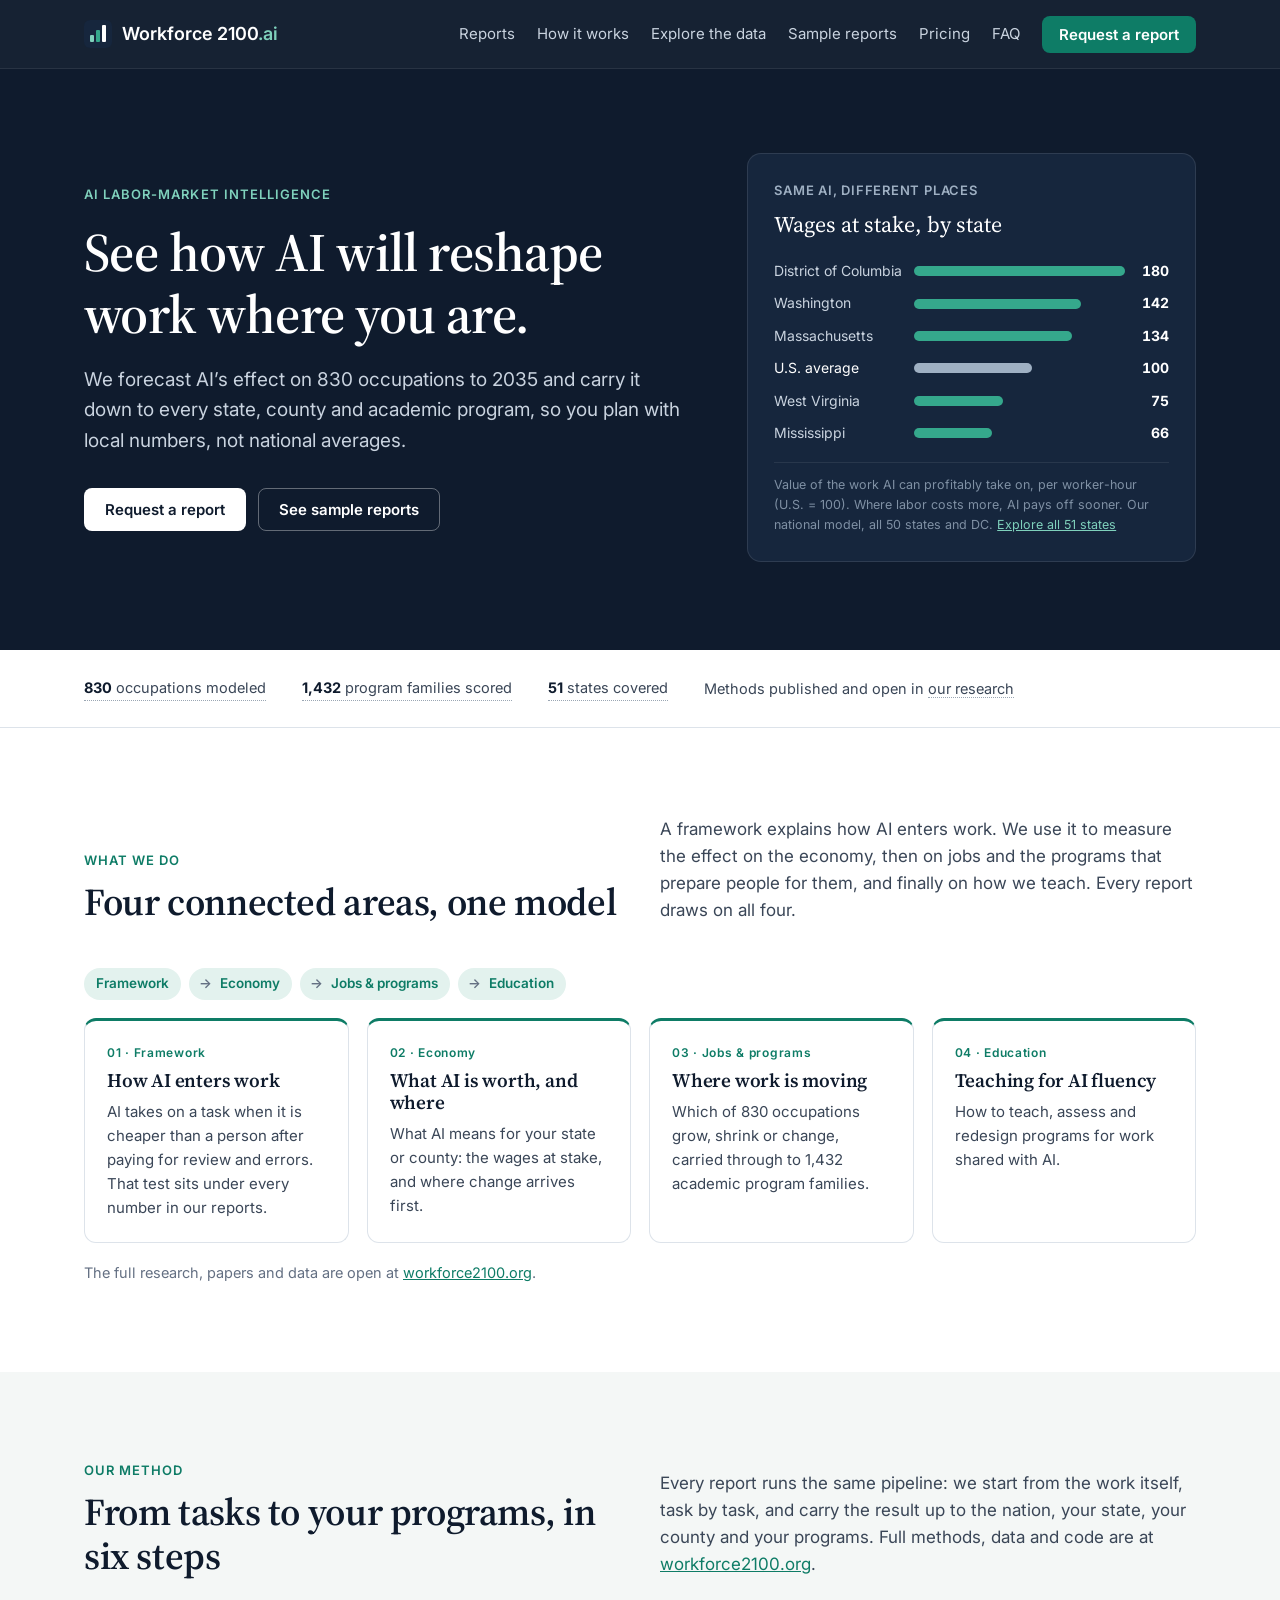
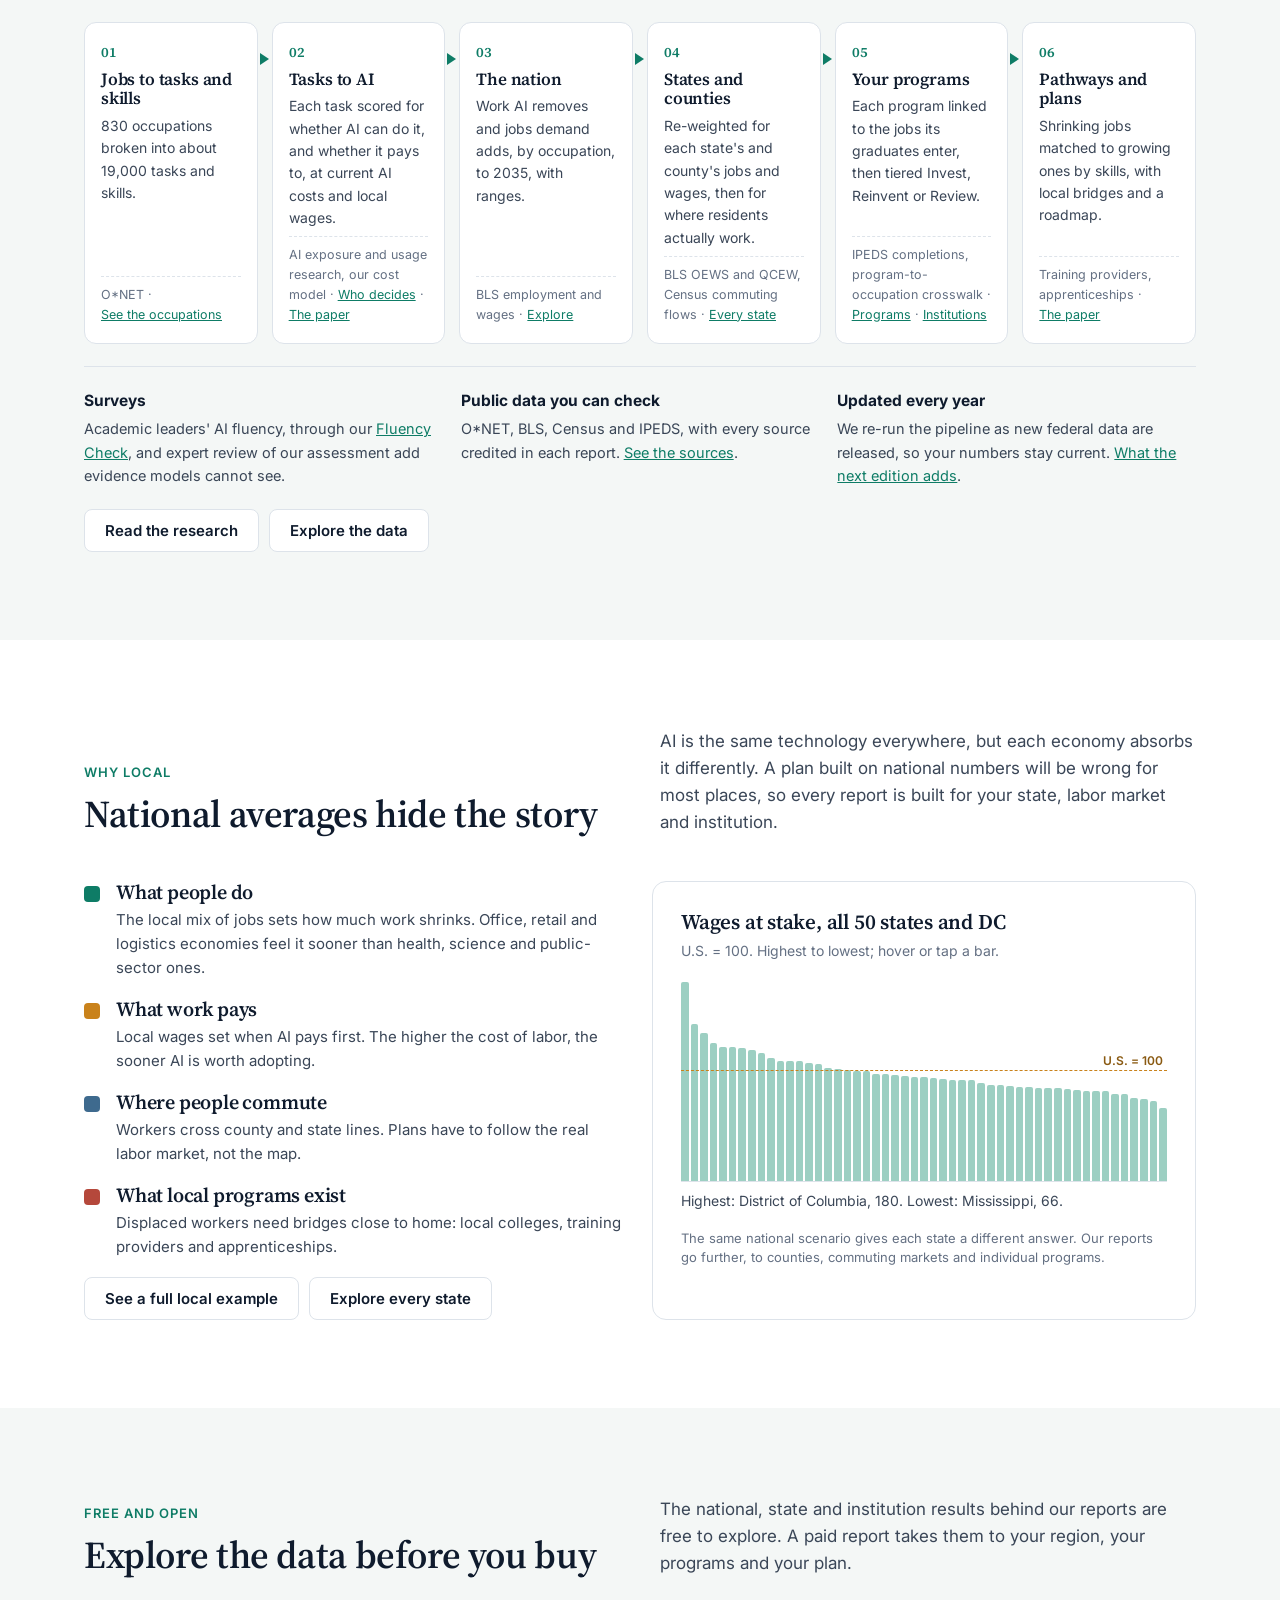
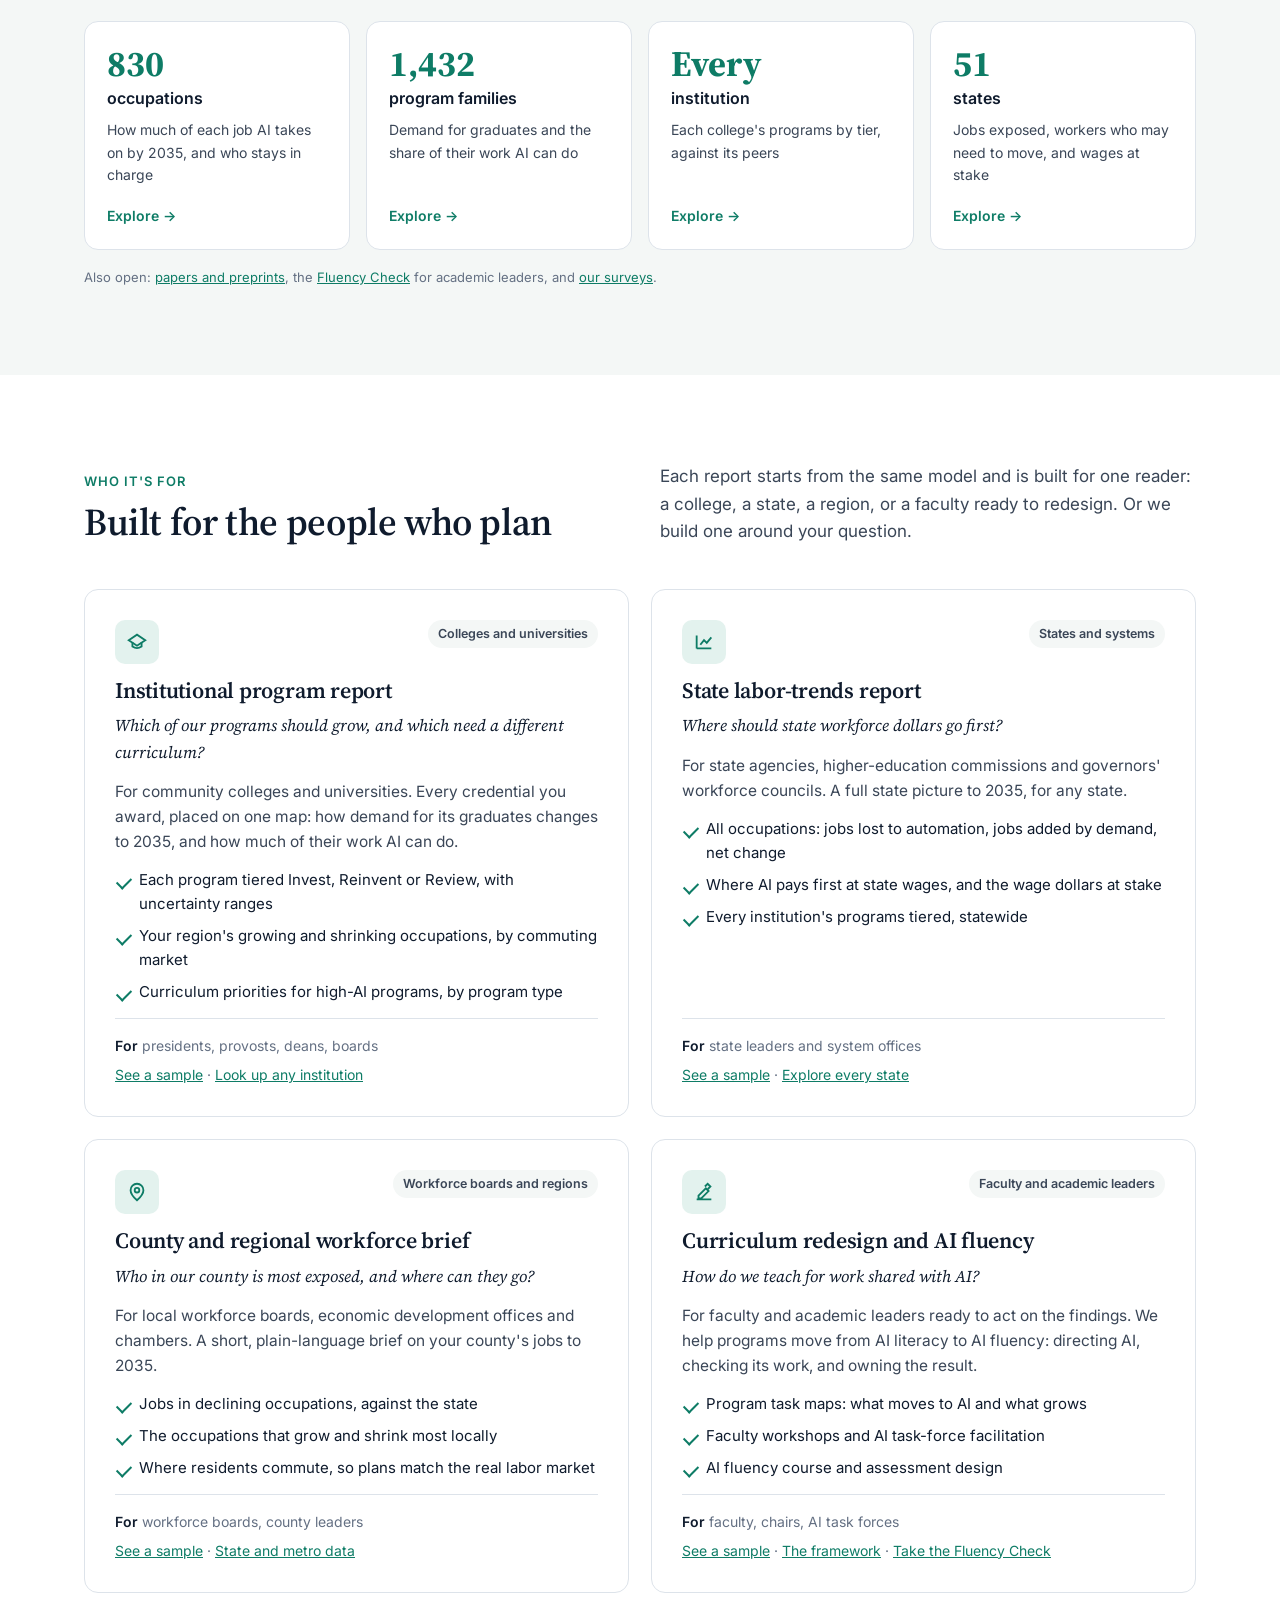
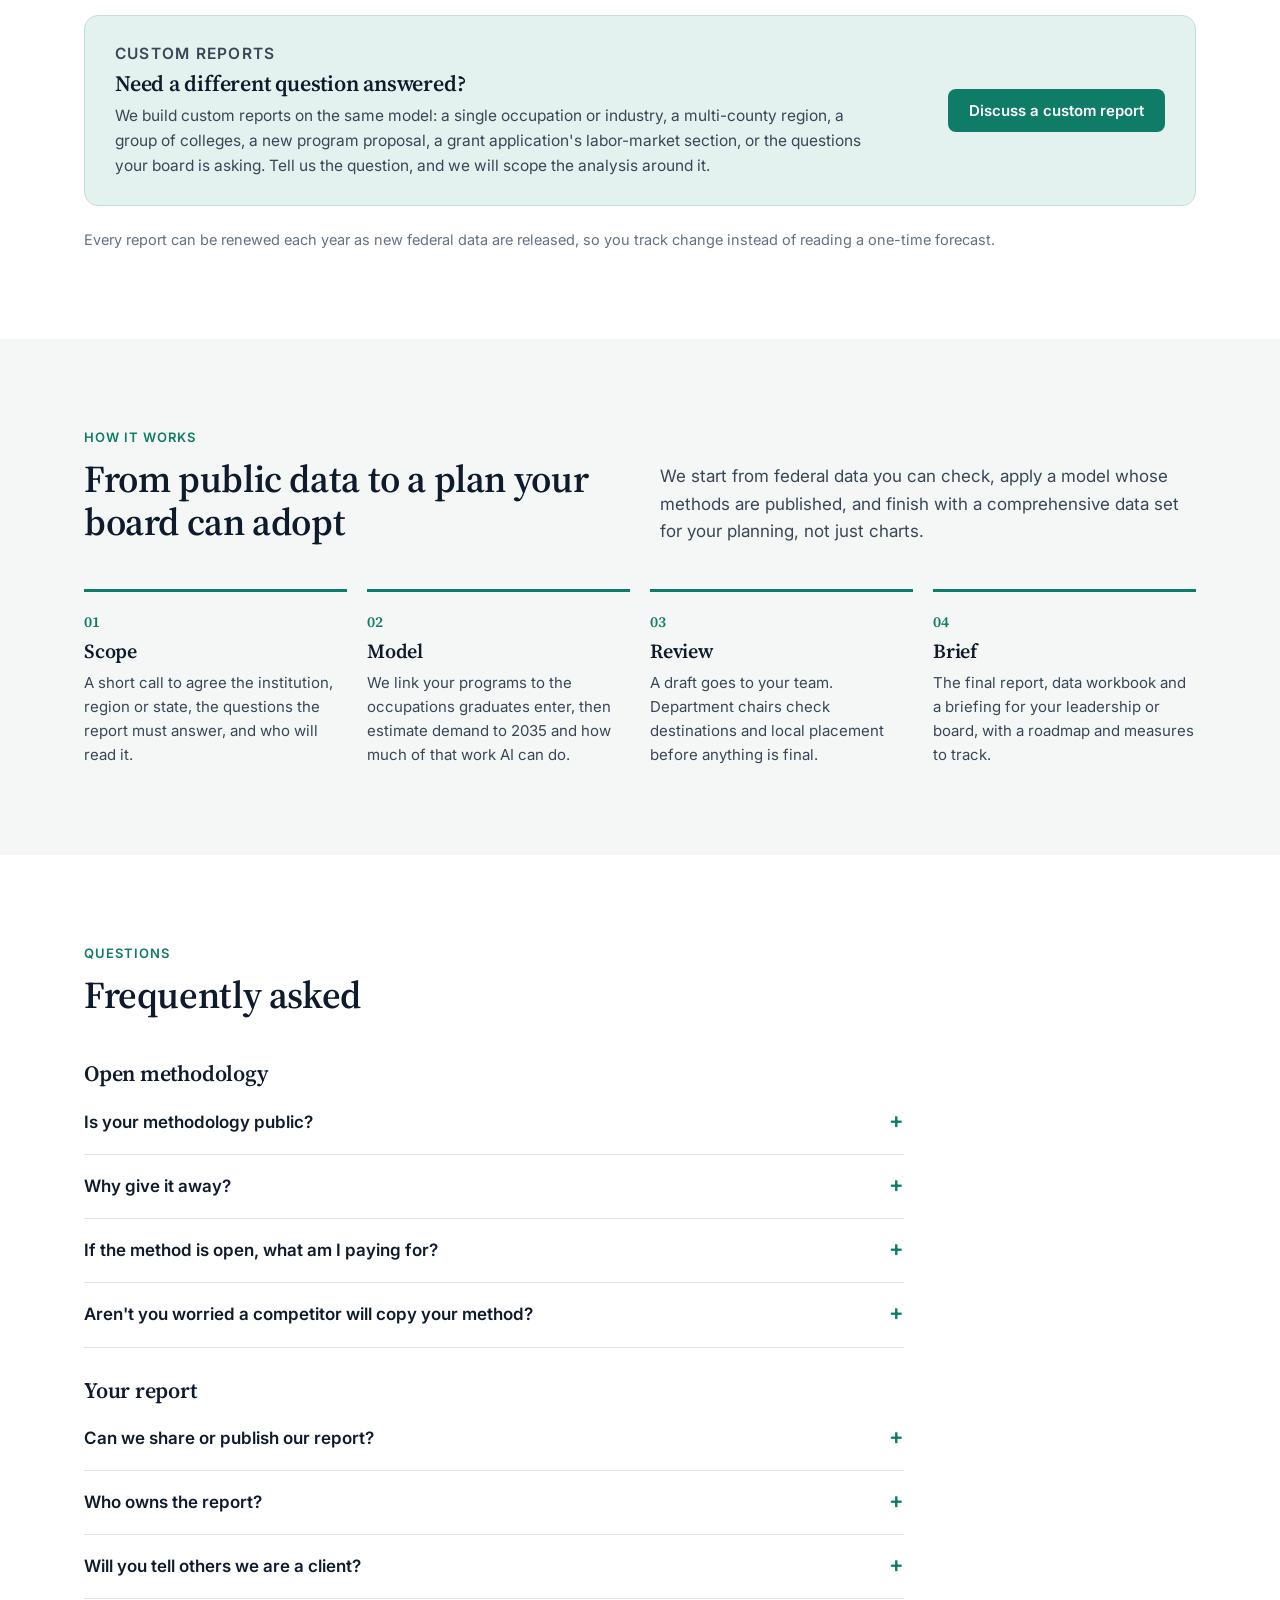
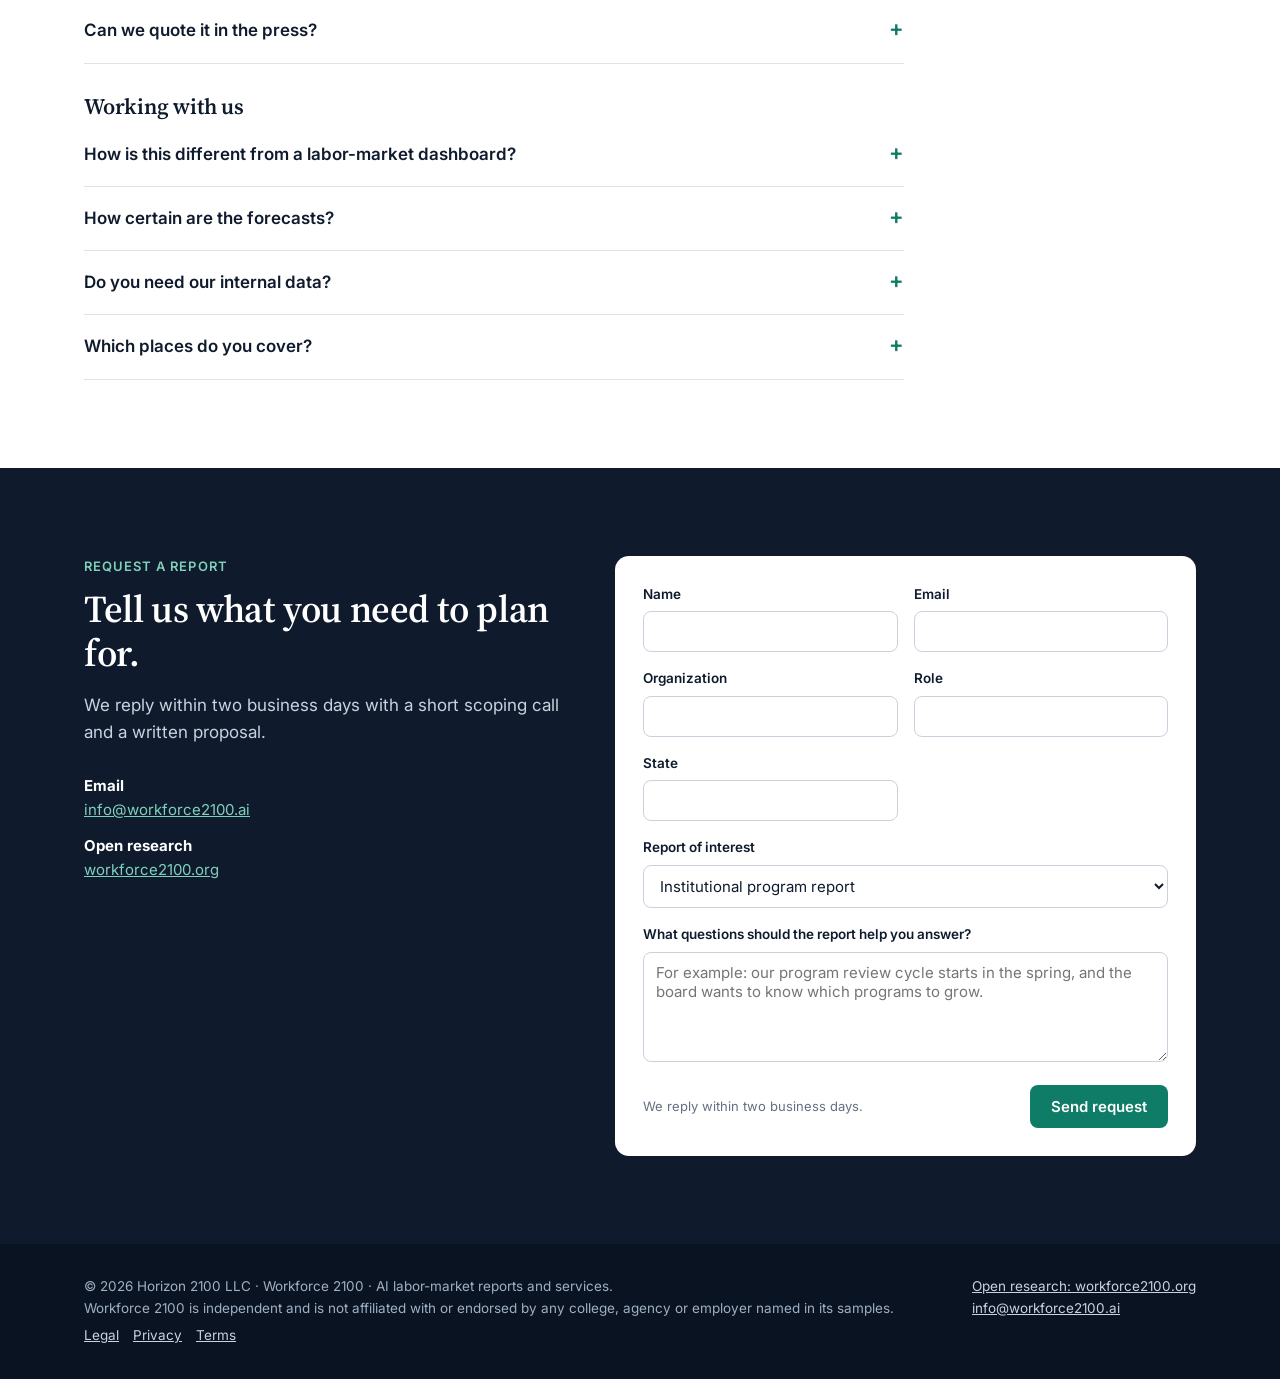
==== index.html @ 504d91e5 "FAQ: drop unclear closing sentence in competitor answer Co-Authored-By: Claude Opus 5.5 <noreply@ant" ====
<!doctype html>
<html lang="en">
<head>
<meta charset="utf-8">
<meta name="viewport" content="width=device-width, initial-scale=1">
<title>Workforce 2100 — AI labor-market reports for states, counties and colleges</title>
<meta name="description" content="See how AI will reshape work where you are. Forecasts of AI's effect on 830 occupations to 2035, carried down to every state, county and academic program.">
<link rel="preconnect" href="https://fonts.googleapis.com">
<link rel="preconnect" href="https://fonts.gstatic.com" crossorigin>
<link href="https://fonts.googleapis.com/css2?family=Source+Serif+4:opsz,wght@8..60,400;8..60,600;8..60,700&family=Inter:wght@400;500;600&display=swap" rel="stylesheet">
<link rel="stylesheet" href="assets/ai.css?v=6">
<link rel="icon" href="data:image/svg+xml,%3Csvg xmlns='http://www.w3.org/2000/svg' viewBox='0 0 28 28'%3E%3Crect width='28' height='28' rx='6' fill='%230F1B2D'/%3E%3Crect x='6' y='15' width='4' height='7' rx='1' fill='%237FD1BC'/%3E%3Crect x='12' y='10' width='4' height='12' rx='1' fill='%2335A88C'/%3E%3Crect x='18' y='5' width='4' height='17' rx='1' fill='%23ffffff'/%3E%3C/svg%3E">
</head>
<body>
<a class="skip" href="#main">Skip to content</a>
<header class="site-header">
<div class="wrap">
<a class="brand" href="index.html" aria-label="Workforce 2100 home">
<svg width="28" height="28" viewBox="0 0 28 28" aria-hidden="true"><rect width="28" height="28" rx="6" fill="#16263D"/><rect x="6" y="15" width="4" height="7" rx="1" fill="#7FD1BC"/><rect x="12" y="10" width="4" height="12" rx="1" fill="#35A88C"/><rect x="18" y="5" width="4" height="17" rx="1" fill="#fff"/></svg>
<span>Workforce 2100<b>.ai</b></span>
</a>
<nav class="nav" aria-label="Main">
<a href="#reports">Reports</a>
<a href="#how">How it works</a>
<a href="work-2035.html">Explore the data</a>
<a href="sample.html">Sample reports</a>
<a href="pricing.html">Pricing</a>
<a href="#faq">FAQ</a>
<a class="btn btn-primary" href="#contact">Request a report</a>
</nav>
</div>
</header>

<main id="main">
<section class="hero">
<div class="wrap">
<div>
<p class="eyebrow">AI labor-market intelligence</p>
<h1>See how AI will reshape work where you are.</h1>
<p class="lede">We forecast AI&rsquo;s effect on 830 occupations to 2035 and carry it down to every state, county and academic program, so you plan with local numbers, not national averages.</p>
<div class="ctas">
<a class="btn btn-light" href="#contact">Request a report</a>
<a class="btn btn-ghost" href="sample.html">See sample reports</a>
</div>
</div>
<aside class="hero-card" aria-label="Wages at stake by state">
<p class="k">Same AI, different places</p>
<p class="t">Wages at stake, by state</p>
<div class="hbars">
<div><span>District of Columbia</span><i style="width:100%"></i><b>180</b></div>
<div><span>Washington</span><i style="width:79%"></i><b>142</b></div>
<div><span>Massachusetts</span><i style="width:75%"></i><b>134</b></div>
<div class="us"><span>U.S. average</span><i style="width:56%"></i><b>100</b></div>
<div><span>West Virginia</span><i style="width:42%"></i><b>75</b></div>
<div><span>Mississippi</span><i style="width:37%"></i><b>66</b></div>
</div>
<p class="src">Value of the work AI can profitably take on, per worker-hour (U.S. = 100). Where labor costs more, AI pays off sooner. Our national model, all 50 states and DC. <a href="work-2035.html#stateimpact" style="color:#7FD1BC">Explore all 51 states</a></p>
</aside>
</div>
</section>

<div class="trust">
<div class="wrap">
<a href="work-2035.html#occupations"><strong>830</strong> occupations modeled</a>
<a href="work-2035.html#programs"><strong>1,432</strong> program families scored</a>
<a href="work-2035.html#stateimpact"><strong>51</strong> states covered</a>
<span>Methods published and open in <a href="https://workforce2100.org/research.html">our research</a></span>
</div>
</div>

<section class="s" id="what">
<div class="wrap">
<div class="s-head">
<div><p class="eyebrow">What we do</p><h2 style="margin-top:10px">Four connected areas, one model</h2></div>
<p class="lede">A framework explains how AI enters work. We use it to measure the effect on the economy, then on jobs and the programs that prepare people for them, and finally on how we teach. Every report draws on all four.</p>
</div>
<ol class="area-flow" aria-hidden="true"><li>Framework</li><li>Economy</li><li>Jobs &amp; programs</li><li>Education</li></ol>
<div class="areas">
<article class="area"><p class="num">01 · Framework</p><h3>How AI enters work</h3><p>AI takes on a task when it is cheaper than a person after paying for review and errors. That test sits under every number in our reports.</p></article>
<article class="area"><p class="num">02 · Economy</p><h3>What AI is worth, and where</h3><p>What AI means for your state or county: the wages at stake, and where change arrives first.</p></article>
<article class="area"><p class="num">03 · Jobs &amp; programs</p><h3>Where work is moving</h3><p>Which of 830 occupations grow, shrink or change, carried through to 1,432 academic program families.</p></article>
<article class="area"><p class="num">04 · Education</p><h3>Teaching for AI fluency</h3><p>How to teach, assess and redesign programs for work shared with AI.</p></article>
</div>
<p class="muted" style="margin-top:18px;font-size:14.5px">The full research, papers and data are open at <a href="https://workforce2100.org/research.html">workforce2100.org</a>.</p>
</div>
</section>

<section class="s alt" id="research">
<div class="wrap">
<div class="s-head">
<div><p class="eyebrow">Our method</p><h2 style="margin-top:10px">From tasks to your programs, in six steps</h2></div>
<p class="lede">Every report runs the same pipeline: we start from the work itself, task by task, and carry the result up to the nation, your state, your county and your programs. Full methods, data and code are at <a href="https://workforce2100.org/research.html">workforce2100.org</a>.</p>
</div>
<ol class="flow">
<li><span class="no">01</span><h3>Jobs to tasks and skills</h3><p>830 occupations broken into about 19,000 tasks and skills.</p><span class="src">O*NET · <a href="work-2035.html#occupations">See the occupations</a></span></li>
<li><span class="no">02</span><h3>Tasks to AI</h3><p>Each task scored for whether AI can do it, and whether it pays to, at current AI costs and local wages.</p><span class="src">AI exposure and usage research, our cost model · <a href="work-2035.html#value">Who decides</a> · <a href="https://workforce2100.org/research.html#judgment">The paper</a></span></li>
<li><span class="no">03</span><h3>The nation</h3><p>Work AI removes and jobs demand adds, by occupation, to 2035, with ranges.</p><span class="src">BLS employment and wages · <a href="work-2035.html#occupations">Explore</a></span></li>
<li><span class="no">04</span><h3>States and counties</h3><p>Re-weighted for each state's and county's jobs and wages, then for where residents actually work.</p><span class="src">BLS OEWS and QCEW, Census commuting flows · <a href="work-2035.html#stateimpact">Every state</a></span></li>
<li><span class="no">05</span><h3>Your programs</h3><p>Each program linked to the jobs its graduates enter, then tiered Invest, Reinvent or Review.</p><span class="src">IPEDS completions, program-to-occupation crosswalk · <a href="work-2035.html#programs">Programs</a> · <a href="work-2035.html#institutions">Institutions</a></span></li>
<li><span class="no">06</span><h3>Pathways and plans</h3><p>Shrinking jobs matched to growing ones by skills, with local bridges and a roadmap.</p><span class="src">Training providers, apprenticeships · <a href="https://workforce2100.org/research.html#moving">The paper</a></span></li>
</ol>
<div class="basis">
<div><b>Surveys</b><span>Academic leaders' AI fluency, through our <a href="https://workforce2100.org/surveys.html">Fluency Check</a>, and expert review of our assessment add evidence models cannot see.</span></div>
<div><b>Public data you can check</b><span>O*NET, BLS, Census and IPEDS, with every source credited in each report. <a href="work-2035.html#sources">See the sources</a>.</span></div>
<div><b>Updated every year</b><span>We re-run the pipeline as new federal data are released, so your numbers stay current. <a href="work-2035.html#updates">What the next edition adds</a>.</span></div>
</div>
<p style="margin-top:22px;display:flex;gap:10px;flex-wrap:wrap"><a class="btn btn-outline" href="https://workforce2100.org/research.html">Read the research</a><a class="btn btn-outline" href="work-2035.html">Explore the data</a></p>
</div>
</section>

<section class="s" id="local">
<div class="wrap">
<div class="s-head">
<div><p class="eyebrow">Why local</p><h2 style="margin-top:10px">National averages hide the story</h2></div>
<p class="lede">AI is the same technology everywhere, but each economy absorbs it differently. A plan built on national numbers will be wrong for most places, so every report is built for your state, labor market and institution.</p>
</div>
<div class="sample">
<div class="tier-defs">
<div class="tdef"><span class="sw" style="background:var(--teal)"></span><div><h3>What people do</h3><p>The local mix of jobs sets how much work shrinks. Office, retail and logistics economies feel it sooner than health, science and public-sector ones.</p></div></div>
<div class="tdef"><span class="sw" style="background:var(--amber)"></span><div><h3>What work pays</h3><p>Local wages set when AI pays first. The higher the cost of labor, the sooner AI is worth adopting.</p></div></div>
<div class="tdef"><span class="sw" style="background:#3E6A8E"></span><div><h3>Where people commute</h3><p>Workers cross county and state lines. Plans have to follow the real labor market, not the map.</p></div></div>
<div class="tdef"><span class="sw" style="background:var(--red)"></span><div><h3>What local programs exist</h3><p>Displaced workers need bridges close to home: local colleges, training providers and apprenticeships.</p></div></div>
<p style="display:flex;gap:10px;flex-wrap:wrap"><a class="btn btn-outline" href="sample-workforce.html">See a full local example</a><a class="btn btn-outline" href="work-2035.html#stateimpact">Explore every state</a></p>
</div>
<article class="panel">
<h3>Wages at stake, all 50 states and DC</h3>
<p class="sub">U.S. = 100. Highest to lowest; hover or tap a bar.</p>
<div id="state-strip" class="strip" role="img" aria-label="Wages at stake index by state, from 180 in DC to 66 in Mississippi"></div>
<p class="map-tip" id="strip-tip" aria-live="polite">Highest: District of Columbia, 180. Lowest: Mississippi, 66.</p>
<p class="fineprint">The same national scenario gives each state a different answer. Our reports go further, to counties, commuting markets and individual programs.</p>
</article>
</div>
</div>
</section>

<section class="s alt" id="free-data">
<div class="wrap">
<div class="s-head">
<div><p class="eyebrow">Free and open</p><h2 style="margin-top:10px">Explore the data before you buy</h2></div>
<p class="lede">The national, state and institution results behind our reports are free to explore. A paid report takes them to your region, your programs and your plan.</p>
</div>
<div class="free-tiles">
<a class="free-tile" href="work-2035.html#occupations"><b>830</b><span>occupations</span><em>How much of each job AI takes on by 2035, and who stays in charge</em></a>
<a class="free-tile" href="work-2035.html#programs"><b>1,432</b><span>program families</span><em>Demand for graduates and the share of their work AI can do</em></a>
<a class="free-tile" href="work-2035.html#institutions"><b>Every</b><span>institution</span><em>Each college's programs by tier, against its peers</em></a>
<a class="free-tile" href="work-2035.html#stateimpact"><b>51</b><span>states</span><em>Jobs exposed, workers who may need to move, and wages at stake</em></a>
</div>
<p class="fineprint" style="margin-top:18px">Also open: <a href="https://workforce2100.org/research.html">papers and preprints</a>, the <a href="https://workforce2100.org/fluency-check.html">Fluency Check</a> for academic leaders, and <a href="https://workforce2100.org/surveys.html">our surveys</a>.</p>
</div>
</section>

<section class="s" id="reports">
<div class="wrap">
<div class="s-head">
<div><p class="eyebrow">Who it's for</p><h2 style="margin-top:10px">Built for the people who plan</h2></div>
<p class="lede">Each report starts from the same model and is built for one reader: a college, a state, a region, or a faculty ready to redesign. Or we build one around your question.</p>
</div>
<div class="offers">

<article class="offer" id="report-institution">
<div class="top"><div class="ic" aria-hidden="true"><svg width="22" height="22" viewBox="0 0 24 24" fill="none" stroke="currentColor" stroke-width="2"><path d="M3 10l9-6 9 6-9 6-9-6z"/><path d="M7 12v5c3 2 7 2 10 0v-5"/></svg></div><span class="tag">Colleges and universities</span></div>
<h3>Institutional program report</h3>
<p class="q">Which of our programs should grow, and which need a different curriculum?</p>
<p>For community colleges and universities. Every credential you award, placed on one map: how demand for its graduates changes to 2035, and how much of their work AI can do.</p>
<ul>
<li>Each program tiered Invest, Reinvent or Review, with uncertainty ranges</li>
<li>Your region's growing and shrinking occupations, by commuting market</li>
<li>Curriculum priorities for high-AI programs, by program type</li>
</ul>
<div class="meta"><span><b>For</b> presidents, provosts, deans, boards</span><span><a href="sample-colleges.html">See a sample</a> · <a href="work-2035.html#institutions">Look up any institution</a></span></div>
</article>

<article class="offer" id="report-state">
<div class="top"><div class="ic" aria-hidden="true"><svg width="22" height="22" viewBox="0 0 24 24" fill="none" stroke="currentColor" stroke-width="2"><path d="M4 19V5M4 19h16M8 15l4-5 3 3 5-6"/></svg></div><span class="tag">States and systems</span></div>
<h3>State labor-trends report</h3>
<p class="q">Where should state workforce dollars go first?</p>
<p>For state agencies, higher-education commissions and governors' workforce councils. A full state picture to 2035, for any state.</p>
<ul>
<li>All occupations: jobs lost to automation, jobs added by demand, net change</li>
<li>Where AI pays first at state wages, and the wage dollars at stake</li>
<li>Every institution's programs tiered, statewide</li>
</ul>
<div class="meta"><span><b>For</b> state leaders and system offices</span><span><a href="sample-state.html">See a sample</a> · <a href="work-2035.html#stateimpact">Explore every state</a></span></div>
</article>

<article class="offer" id="report-county">
<div class="top"><div class="ic" aria-hidden="true"><svg width="22" height="22" viewBox="0 0 24 24" fill="none" stroke="currentColor" stroke-width="2"><path d="M12 21s-7-6.2-7-11a7 7 0 0114 0c0 4.8-7 11-7 11z"/><circle cx="12" cy="10" r="2.5"/></svg></div><span class="tag">Workforce boards and regions</span></div>
<h3>County and regional workforce brief</h3>
<p class="q">Who in our county is most exposed, and where can they go?</p>
<p>For local workforce boards, economic development offices and chambers. A short, plain-language brief on your county's jobs to 2035.</p>
<ul>
<li>Jobs in declining occupations, against the state</li>
<li>The occupations that grow and shrink most locally</li>
<li>Where residents commute, so plans match the real labor market</li>
</ul>
<div class="meta"><span><b>For</b> workforce boards, county leaders</span><span><a href="sample-workforce.html">See a sample</a> · <a href="work-2035.html#states">State and metro data</a></span></div>
</article>

<article class="offer" id="report-curriculum">
<div class="top"><div class="ic" aria-hidden="true"><svg width="22" height="22" viewBox="0 0 24 24" fill="none" stroke="currentColor" stroke-width="2"><path d="M4 20h16M6 16l8-8 3 3-8 8H6v-3z"/><path d="M13 6l3-3 3 3-3 3"/></svg></div><span class="tag">Faculty and academic leaders</span></div>
<h3>Curriculum redesign and AI fluency</h3>
<p class="q">How do we teach for work shared with AI?</p>
<p>For faculty and academic leaders ready to act on the findings. We help programs move from AI literacy to AI fluency: directing AI, checking its work, and owning the result.</p>
<ul>
<li>Program task maps: what moves to AI and what grows</li>
<li>Faculty workshops and AI task-force facilitation</li>
<li>AI fluency course and assessment design</li>
</ul>
<div class="meta"><span><b>For</b> faculty, chairs, AI task forces</span><span><a href="sample-curriculum.html">See a sample</a> · <a href="https://workforce2100.org/research.html#delegation">The framework</a> · <a href="https://workforce2100.org/fluency-check.html">Take the Fluency Check</a></span></div>
</article>

</div>
<div class="custom">
<div><p class="eyebrow">Custom reports</p><h3>Need a different question answered?</h3>
<p>We build custom reports on the same model: a single occupation or industry, a multi-county region, a group of colleges, a new program proposal, a grant application's labor-market section, or the questions your board is asking. Tell us the question, and we will scope the analysis around it.</p></div>
<a class="btn btn-primary" href="#contact" onclick="var s=document.getElementById('f-type');if(s)s.value='Custom report';">Discuss a custom report</a>
</div>
<p class="muted" style="margin-top:22px;font-size:14.5px">Every report can be renewed each year as new federal data are released, so you track change instead of reading a one-time forecast.</p>
</div>
</section>

<section class="s alt" id="how">
<div class="wrap">
<div class="s-head">
<div><p class="eyebrow">How it works</p><h2 style="margin-top:10px">From public data to a plan your board can adopt</h2></div>
<p class="lede">We start from federal data you can check, apply a model whose methods are published, and finish with a comprehensive data set for your planning, not just charts.</p>
</div>
<div class="steps">
<div class="step"><p class="no">01</p><h3>Scope</h3><p>A short call to agree the institution, region or state, the questions the report must answer, and who will read it.</p></div>
<div class="step"><p class="no">02</p><h3>Model</h3><p>We link your programs to the occupations graduates enter, then estimate demand to 2035 and how much of that work AI can do.</p></div>
<div class="step"><p class="no">03</p><h3>Review</h3><p>A draft goes to your team. Department chairs check destinations and local placement before anything is final.</p></div>
<div class="step"><p class="no">04</p><h3>Brief</h3><p>The final report, data workbook and a briefing for your leadership or board, with a roadmap and measures to track.</p></div>
</div>
</div>
</section>

<section class="s" id="faq">
<div class="wrap">
<div class="s-head"><div><p class="eyebrow">Questions</p><h2 style="margin-top:10px">Frequently asked</h2></div></div>
<div class="faq">
<h3 class="faq-h">Open methodology</h3>
<details><summary>Is your methodology public?</summary><p>Yes. Our methods, our own datasets and our research are published on <a href="https://workforce2100.org/research.html">workforce2100.org</a> under a Creative Commons Attribution license (CC BY 4.0). Anyone can read, test and build on them, as long as they credit Workforce 2100. Third-party data inside them, such as O*NET, keeps its own license; see the <a href="https://workforce2100.org/license.html">license and data credits</a>. The numbers start from federal public data (BLS employment and wages, Census commuting flows, IPEDS completions and O*NET tasks), and every source is listed with the <a href="work-2035.html#sources">public data</a>. We believe decisions about academic programs deserve methods that can be checked, not a black box.</p></details>
<details><summary>Why give it away?</summary><p>Because trust matters more than secrecy. Your institutional research team, your faculty and your board should be able to see exactly how a program got its rating. We invite researchers to replicate and challenge our results.</p><p>There is a bigger reason too. We expect the pace of technological change ahead to outrun any one organization's ability to keep up. The traditional approach of building on locked-up intellectual property will not help colleges, states and workers adapt in time. Open methods let everyone learn faster, check each other's work and move forward together.</p><p>Each edition documents what changed, and earlier editions stay available so past results remain citable; see <a href="work-2035.html#updates">how the estimates are updated</a>.</p></details>
<details><summary>If the method is open, what am I paying for?</summary><p>The work of running it for you. That starts with curating the data: gathering many federal and state sources, cleaning them, matching occupations, programs and skills that each source codes differently, and checking every edition against the last. It also means our data pipeline covering every state and DC, results for your own commuting area, ranges that show uncertainty, retraining paths for displaced workers, and our time walking your leadership through what it means and what to do next. The recipe is public. We do the cooking.</p></details>
<details><summary>Aren't you worried a competitor will copy your method?</summary><p>Not much. The method is never finished. AI is moving from tools that help people to agents that carry out work on their own, and next to humanoid robots and wider automation. Each wave changes which tasks shift and how fast, so each needs a new way to measure its effect and new leading indicators to track it.</p><p>We spend our time rebuilding the model for what is coming, not guarding last year's version. A copy of today's method would be out of date by the next edition.</p></details>
<h3 class="faq-h">Your report</h3>
<details><summary>Can we share or publish our report?</summary><p>Yes. Once you have bought a report, you can use it any way you like: with your board, faculty, accreditors, state agencies or the public. We only ask that anything you publish, including excerpts, credits Workforce 2100 and gives the report date. Public institutions should note that reports they receive may be subject to public-records requests.</p></details>
<details><summary>Who owns the report?</summary><p>Horizon 2100 LLC keeps the copyright and owns the models and analysis behind the report; any data you provide stays yours. You get a permanent license to use and share the report itself. The one thing you cannot do is resell it, or have another vendor repackage it as their own product. Unlike our open research on workforce2100.org, paid reports are not released under CC BY. See our <a href="engagement.html">engagement terms</a>.</p></details>
<details><summary>Will you tell others we are a client?</summary><p>Only if you say yes. We may ask to name you as a client, or to use anonymized results in our research, and you can decline either one.</p></details>
<details><summary>Can we quote it in the press?</summary><p>Of course. Every report includes a short note on its date, scenario and limits. Quoting that note with the numbers keeps them in context.</p></details>
<h3 class="faq-h">Working with us</h3>
<details><summary>How is this different from a labor-market dashboard?</summary><p>Job boards and labor-market dashboards show lagging indicators: postings and hires that already happened. They tell you where demand has been. Our models build leading indicators, estimating how much of each job AI can take on and how demand is likely to shift, so you can see at least ten years ahead. We forecast to 2035 at the occupation level, separate the work AI removes from the jobs demand adds, and tie both to your specific programs. The result is a comprehensive data set that supports your own decision-making, not a chart to interpret.</p></details>
<details><summary>How certain are the forecasts?</summary><p>They are estimates under one scenario, not predictions. Every report shows ranges, flags programs whose range crosses zero, and lists its limits. We recommend renewing each year as new data arrive; see <a href="work-2035.html#updates">how the estimates are updated</a>.</p></details>
<details><summary>Do you need our internal data?</summary><p>No. A first report uses public data only. If you share program-level placement or noncredit enrollment, we can add it, and it stays confidential to you.</p></details>
<details><summary>Which places do you cover?</summary><p>All 50 states and the District of Columbia, down to counties, commuting markets and individual colleges. Our sample reports use an illustrative state and county.</p></details>
</div>
</div>
</section>

<section class="contact" id="contact">
<div class="wrap">
<div>
<p class="eyebrow">Request a report</p>
<h2>Tell us what you need to plan for.</h2>
<p class="lede">We reply within two business days with a short scoping call and a written proposal.</p>
<ul class="facts">
<li><b>Email</b><br><a href="mailto:info@workforce2100.ai" style="color:#7FD1BC">info@workforce2100.ai</a></li>
<li><b>Open research</b><br><a href="https://workforce2100.org" style="color:#7FD1BC">workforce2100.org</a></li>
</ul>
</div>
<form class="req" id="req" novalidate>
<div style="position:absolute;left:-9999px" aria-hidden="true"><label for="f-website">Leave this empty</label><input id="f-website" name="website" tabindex="-1" autocomplete="off"></div>
<div><label for="f-name">Name</label><input id="f-name" name="name" autocomplete="name" required></div>
<div><label for="f-email">Email</label><input id="f-email" name="email" type="email" autocomplete="email" required></div>
<div><label for="f-org">Organization</label><input id="f-org" name="org" autocomplete="organization" required></div>
<div><label for="f-role">Role</label><input id="f-role" name="role" autocomplete="organization-title"></div>
<div><label for="f-state">State</label><input id="f-state" name="state"></div>
<div class="full"><label for="f-type">Report of interest</label>
<select id="f-type" name="type">
<option>Institutional program report</option>
<option>State labor-trends report</option>
<option>County or regional workforce brief</option>
<option>Curriculum redesign and AI fluency</option>
<option>Custom report</option>
<option>Not sure yet</option>
</select></div>
<div class="full"><label for="f-msg">What questions should the report help you answer?</label><textarea id="f-msg" name="msg" placeholder="For example: our program review cycle starts in the spring, and the board wants to know which programs to grow."></textarea></div>
<div class="full" style="display:flex;flex-wrap:wrap;gap:12px;align-items:center;justify-content:space-between">
<span class="note" id="req-note">We reply within two business days.</span>
<button class="btn btn-primary" type="submit">Send request</button>
</div>
</form>
</div>
</section>
</main>

<footer class="site-footer">
<div class="wrap">
<div>© 2026 Horizon 2100 LLC · Workforce 2100 · AI labor-market reports and services.<br>Workforce 2100 is independent and is not affiliated with or endorsed by any college, agency or employer named in its samples.<div class="footer-legal"><a href="legal.html">Legal</a><a href="privacy.html">Privacy</a><a href="terms.html">Terms</a></div></div>
<div><a href="https://workforce2100.org">Open research: workforce2100.org</a><br><a href="mailto:info@workforce2100.ai">info@workforce2100.ai</a></div>
</div>
</footer>

<script>
(function(){
  var S=[["DC","District of Columbia",179.8],["WA","Washington",142.3],["MA","Massachusetts",134.1],["CO","Colorado",125.0],["CA","California",121.7],["MD","Maryland",121.1],["NY","New York",120.3],["VA","Virginia",118.5],["NJ","New Jersey",116.3],["CT","Connecticut",111.5],["RI","Rhode Island",109.0],["OR","Oregon",108.7],["NH","New Hampshire",108.5],["DE","Delaware",107.0],["MN","Minnesota",106.1],["AK","Alaska",102.2],["UT","Utah",101.9],["VT","Vermont",101.0],["IL","Illinois",100.1],["AZ","Arizona",99.3],["NC","North Carolina",97.2],["TX","Texas",96.8],["GA","Georgia",95.9],["MI","Michigan",95.3],["FL","Florida",94.6],["ME","Maine",93.8],["PA","Pennsylvania",93.2],["WI","Wisconsin",92.6],["NM","New Mexico",91.6],["HI","Hawaii",91.5],["OH","Ohio",91.5],["NE","Nebraska",88.9],["MT","Montana",87.3],["MO","Missouri",87.0],["KS","Kansas",86.4],["ID","Idaho",85.4],["TN","Tennessee",85.2],["SC","South Carolina",84.6],["IA","Iowa",84.4],["ND","North Dakota",84.4],["SD","South Dakota",83.5],["WY","Wyoming",82.1],["AL","Alabama",81.7],["IN","Indiana",81.6],["NV","Nevada",81.5],["KY","Kentucky",79.2],["OK","Oklahoma",78.8],["WV","West Virginia",75.2],["LA","Louisiana",73.9],["AR","Arkansas",72.9],["MS","Mississippi",66.1]];
  var host=document.getElementById('state-strip'),tip=document.getElementById('strip-tip');
  S.forEach(function(r){var d=document.createElement('button');d.type='button';d.className='sb'+(r[0]==='US'?' us':'');
    d.style.height=(r[2]/180*100)+'%';d.setAttribute('aria-label',r[1]+': '+Math.round(r[2]));
    var show=function(){tip.textContent=r[1]+': '+Math.round(r[2])+(r[2]>=100?' (above':' (below')+' the U.S. average)';};
    d.addEventListener('mouseenter',show);d.addEventListener('focus',show);d.addEventListener('click',show);host.appendChild(d);});
  var line=document.createElement('div');line.className='strip-us';line.style.bottom=(100/180*100)+'%';line.innerHTML='<span>U.S. = 100</span>';host.appendChild(line);
  var FORM_URL='https://script.google.com/macros/s/AKfycbxYNaLG-dv8NAPukrcl-bZeJ1graS-H77T_N2WqNKpxx6Oz98kl4hYawVmzKqpMx3YO/exec', t0=Date.now();
  document.getElementById('req').addEventListener('submit',function(e){
    e.preventDefault();
    var f=e.target, g=function(n){return (f.elements[n].value||'').trim();}, note=document.getElementById('req-note'), btn=f.querySelector('button[type=submit]');
    var miss=['name','email','org'].filter(function(n){return !g(n);})[0];
    if(miss){f.elements[miss].focus();note.textContent='Please add your name, email and organization.';return;}
    if(!/^[^\s@]+@[^\s@]+\.[^\s@]+$/.test(g('email'))){f.elements.email.focus();note.textContent='Please check your email address.';return;}
    var data=new URLSearchParams();['name','email','org','role','state','type','msg','website'].forEach(function(n){data.append(n,g(n));});
    data.append('t0',t0);data.append('page',location.href);
    btn.disabled=true;btn.textContent='Sending\u2026';
    var fallback=function(){var body='Name: '+g('name')+'\nEmail: '+g('email')+'\nOrganization: '+g('org')+'\nRole: '+g('role')+'\nState: '+g('state')+'\nReport: '+g('type')+'\n\n'+g('msg');
      note.innerHTML='Something went wrong sending the form. Please <a href="mailto:info@workforce2100.ai?subject='+encodeURIComponent('Report request: '+g('type')+' ('+g('org')+')')+'&body='+encodeURIComponent(body)+'" style="color:inherit;text-decoration:underline">email us instead</a>.';
      btn.disabled=false;btn.textContent='Send request';};
    fetch(FORM_URL,{method:'POST',body:data}).then(function(r){return r.json();}).then(function(j){
      if(!j.ok){fallback();return;}
      f.innerHTML='<div class="full" role="status" style="padding:8px 0"><h3 style="margin:0 0 6px">Thank you, we have your request.</h3><p style="margin:0">We will reply to '+g('email').replace(/</g,'&lt;')+' within two business days.</p></div>';
    }).catch(fallback);
  });
})();
</script>
<script src="assets/nav.js?v=1"></script>
</body>
</html>
---- assets/ai.css ----
:root{
  --ink:#0F1B2D; --ink-2:#3A4657; --ink-3:#647083; --line:#DDE3EA; --bg:#FFFFFF; --tint:#F4F7F6;
  --teal:#0E7C66; --teal-d:#0A5E4D; --teal-t:#E3F2EE; --amber:#C9821B; --amber-t:#FBF0DE; --navy:#0F1B2D; --red:#B5483B;
  --serif:"Source Serif 4",Georgia,serif; --sans:Inter,system-ui,-apple-system,"Segoe UI",Roboto,sans-serif;
}
*{box-sizing:border-box}
html{scroll-behavior:smooth}
body{margin:0;background:var(--bg);color:var(--ink);font:16px/1.6 var(--sans);-webkit-font-smoothing:antialiased}
a{color:var(--teal)} a:hover{color:var(--teal-d)}
img,svg{max-width:100%}
.wrap{max-width:1160px;margin:0 auto;padding:0 24px}
.skip{position:absolute;left:-999px}.skip:focus{left:16px;top:16px;background:#fff;padding:8px 12px;z-index:10}
h1,h2,h3{font-family:var(--serif);font-weight:600;line-height:1.15;margin:0;letter-spacing:-.01em}
h2{font-size:38px} h3{font-size:22px}
p{margin:0}
.eyebrow{font-size:13px;font-weight:600;letter-spacing:.08em;text-transform:uppercase;color:var(--teal)}
.lede{font-size:19px;line-height:1.6;color:var(--ink-2);max-width:62ch}
.muted{color:var(--ink-3)}

/* header */
.site-header{position:sticky;top:0;z-index:5;background:rgba(15,27,45,.97);color:#fff;border-bottom:1px solid rgba(255,255,255,.08)}
.site-header .wrap{display:flex;align-items:center;justify-content:space-between;gap:20px;height:68px}
.brand{display:flex;align-items:center;gap:10px;color:#fff;text-decoration:none;font-weight:600;font-size:18px;white-space:nowrap}
.brand b{color:#7FD1BC;font-weight:600}
.nav{display:flex;align-items:center;gap:22px;font-size:15px}
.nav a{color:#C9D3DF;text-decoration:none}.nav a:hover,.nav a[aria-current]{color:#fff}
.btn{display:inline-flex;align-items:center;justify-content:center;gap:8px;padding:11px 20px;border-radius:8px;font:600 15px var(--sans);text-decoration:none;border:1px solid transparent;cursor:pointer}
.btn-primary{background:var(--teal);color:#fff}.btn-primary:hover{background:var(--teal-d);color:#fff}
.btn-light{background:#fff;color:var(--ink)}.btn-light:hover{background:#EAF0EE;color:var(--ink)}
.btn-ghost{border-color:rgba(255,255,255,.35);color:#fff}.btn-ghost:hover{border-color:#fff;color:#fff}
.btn-outline{border-color:var(--line);color:var(--ink);background:#fff}.btn-outline:hover{border-color:var(--teal);color:var(--teal)}
.nav .btn{padding:8px 16px;color:#fff}

/* hero */
.hero{background:var(--navy);color:#fff;overflow:hidden}
.hero .wrap{display:grid;grid-template-columns:1.15fr .85fr;gap:56px;align-items:center;padding-top:84px;padding-bottom:88px}
.hero h1{font-size:54px;color:#fff}
.hero .lede{color:#C9D3DF;margin-top:20px}
.hero .eyebrow{color:#7FD1BC;margin-bottom:16px}
.hero .ctas{display:flex;gap:12px;flex-wrap:wrap;margin-top:32px}
.hero-card{background:#16263D;border:1px solid rgba(255,255,255,.1);border-radius:14px;padding:26px}
.hero-card .k{font-size:13px;color:#9FB0C3;text-transform:uppercase;letter-spacing:.06em;font-weight:600}
.hero-card .t{font-family:var(--serif);font-size:22px;margin:6px 0 18px}
.stat-row{display:grid;grid-template-columns:repeat(2,1fr);gap:18px 20px}
.stat-row .n{font-family:var(--serif);font-size:34px;font-weight:600;color:#fff;line-height:1}
.stat-row .l{font-size:13.5px;color:#9FB0C3;margin-top:6px;line-height:1.4}
.hero-card .src{font-size:12.5px;color:#7F90A4;margin-top:18px;border-top:1px solid rgba(255,255,255,.08);padding-top:12px}

/* sections */
section.s{padding:88px 0}
section.s.alt{background:var(--tint)}
.s-head{display:grid;grid-template-columns:1fr 1fr;gap:40px;align-items:end;margin-bottom:44px}
.s-head .lede{font-size:17px}
.trust{border-bottom:1px solid var(--line);padding:26px 0}
.trust .wrap{display:flex;flex-wrap:wrap;gap:12px 36px;align-items:center;font-size:14.5px;color:var(--ink-2)}
.trust strong{color:var(--ink)}

/* offer cards */
.offers{display:grid;grid-template-columns:repeat(2,minmax(0,1fr));gap:22px}
.offer{background:#fff;border:1px solid var(--line);border-radius:14px;padding:30px;display:flex;flex-direction:column;gap:14px}
.offer .top{display:flex;justify-content:space-between;align-items:flex-start;gap:12px}
.offer .ic{width:44px;height:44px;border-radius:10px;background:var(--teal-t);display:grid;place-items:center;color:var(--teal);flex:none}
.tag{font-size:12.5px;font-weight:600;padding:4px 10px;border-radius:99px;background:var(--tint);color:var(--ink-2);white-space:nowrap}
.tag.amber{background:var(--amber-t);color:#8A5A12}
.offer p{color:var(--ink-2);font-size:15.5px}
.offer ul{margin:0;padding:0;list-style:none;display:grid;gap:8px;font-size:15px}
.offer li{padding-left:24px;position:relative}
.offer li:before{content:"";position:absolute;left:2px;top:9px;width:12px;height:7px;border-left:2px solid var(--teal);border-bottom:2px solid var(--teal);transform:rotate(-45deg)}
.offer .meta{margin-top:auto;padding-top:16px;border-top:1px solid var(--line);display:flex;flex-wrap:wrap;gap:6px 22px;font-size:14px;color:var(--ink-3)}
.offer .meta b{color:var(--ink);font-weight:600}

/* steps */
.steps{display:grid;grid-template-columns:repeat(4,minmax(0,1fr));gap:20px;counter-reset:st}
.step{border-top:3px solid var(--teal);padding-top:18px}
.step .no{font-family:var(--serif);font-size:15px;color:var(--teal);font-weight:600}
.step h3{font-size:20px;margin:6px 0 8px}
.step p{font-size:15px;color:var(--ink-2)}

/* sample */
.sample{display:grid;grid-template-columns:1fr 1fr;gap:24px}
.panel{background:#fff;border:1px solid var(--line);border-radius:14px;padding:28px}
.panel h3{font-size:21px;margin-bottom:6px}
.panel .sub{font-size:14px;color:var(--ink-3);margin-bottom:20px}
.bars{display:grid;gap:12px}
.bar-row{display:grid;grid-template-columns:150px 1fr 64px;gap:12px;align-items:center;font-size:14.5px}
.bar-track{height:12px;background:#EEF2F5;border-radius:6px;position:relative;overflow:hidden}
.bar-fill{position:absolute;top:0;bottom:0;border-radius:6px}
.bar-row .v{text-align:right;font-variant-numeric:tabular-nums;font-weight:600}
.diverge .bar-track{background:none;overflow:visible}
.diverge .bar-track:before{content:"";position:absolute;left:50%;top:-4px;bottom:-4px;width:1px;background:#B9C3CE}
.tiers{display:flex;height:44px;border-radius:8px;overflow:hidden;margin:6px 0 14px}
.tiers div{display:flex;align-items:center;padding:0 10px;color:#fff;font-weight:600;font-size:14px;white-space:nowrap}
.legend{display:flex;flex-wrap:wrap;gap:8px 20px;font-size:14px;color:var(--ink-2)}
.legend i{display:inline-block;width:10px;height:10px;border-radius:2px;margin-right:6px;vertical-align:0}
.callouts{display:grid;grid-template-columns:repeat(3,1fr);gap:16px;margin-top:22px}
.callout{background:var(--tint);border-radius:10px;padding:16px}
.callout .n{font-family:var(--serif);font-size:28px;font-weight:600}
.callout .l{font-size:13.5px;color:var(--ink-2);line-height:1.4;margin-top:4px}
.toc{margin:0;padding:0;list-style:none;counter-reset:t;display:grid;gap:10px}
.toc li{counter-increment:t;display:grid;grid-template-columns:30px 1fr;font-size:15px}
.toc li:before{content:counter(t,decimal-leading-zero);font-weight:600;color:var(--teal);font-size:13px;padding-top:2px}
.toc li span{color:var(--ink-3);display:block;font-size:14px}
.fineprint{font-size:13px;color:var(--ink-3);margin-top:16px;line-height:1.5}

/* audiences */
.aud{display:grid;grid-template-columns:repeat(3,1fr);gap:22px}
.aud .panel p{color:var(--ink-2);font-size:15px;margin-top:8px}
.aud .q{font-family:var(--serif);font-style:italic;color:var(--ink);font-size:16.5px;margin-top:14px;padding-left:14px;border-left:3px solid var(--amber)}

/* faq */
.faq{max-width:820px}
.faq details{border-bottom:1px solid var(--line);padding:18px 0}
.faq summary{cursor:pointer;font-weight:600;font-size:17px;list-style:none;display:flex;justify-content:space-between;gap:16px}
.faq summary::-webkit-details-marker{display:none}
.faq summary:after{content:"+";color:var(--teal);font-size:22px;line-height:1}
.faq details[open] summary:after{content:"–"}
.faq details p{margin-top:10px;color:var(--ink-2);font-size:15.5px;max-width:70ch}

/* contact */
.contact{background:var(--navy);color:#fff}
.contact .wrap{display:grid;grid-template-columns:.9fr 1.1fr;gap:56px;padding-top:88px;padding-bottom:88px}
.contact h2{color:#fff}.contact .lede{color:#C9D3DF;margin-top:16px;font-size:17px}
.contact .eyebrow{color:#7FD1BC;margin-bottom:12px}
form.req{background:#fff;color:var(--ink);border-radius:14px;padding:28px;display:grid;grid-template-columns:1fr 1fr;gap:16px}
form.req .full{grid-column:1/-1}
form.req label{display:block;font-size:13.5px;font-weight:600;margin-bottom:6px}
form.req input,form.req select,form.req textarea{width:100%;font:15px var(--sans);padding:10px 12px;border:1px solid #C9D2DC;border-radius:8px;background:#fff;color:var(--ink)}
form.req textarea{min-height:110px;resize:vertical}
form.req input:focus,form.req select:focus,form.req textarea:focus{outline:2px solid var(--teal);outline-offset:1px;border-color:var(--teal)}
form.req .note{font-size:13px;color:var(--ink-3)}
.contact ul.facts{list-style:none;padding:0;margin:28px 0 0;display:grid;gap:12px;font-size:15px;color:#C9D3DF}
.contact ul.facts b{color:#fff}

/* footer */
.site-footer{background:#0A1322;color:#9FB0C3;font-size:13.5px;padding:32px 0}
.site-footer .wrap{display:flex;justify-content:space-between;gap:24px;flex-wrap:wrap;line-height:1.6}
.site-footer a{color:#C9D3DF}

/* sample page */
.page-hero{background:var(--navy);color:#fff}
.page-hero .wrap{padding-top:64px;padding-bottom:56px}
.page-hero h1{font-size:44px;color:#fff;max-width:20ch}
.page-hero .lede{color:#C9D3DF;margin-top:16px}
.page-hero .eyebrow{color:#7FD1BC;margin-bottom:14px}
table.t{width:100%;border-collapse:collapse;font-size:15px}
table.t th,table.t td{padding:10px 8px;border-bottom:1px solid var(--line);text-align:left}
table.t th{font-size:13px;color:var(--ink-3);font-weight:600;text-transform:uppercase;letter-spacing:.04em}
table.t td.r,table.t th.r{text-align:right;font-variant-numeric:tabular-nums}
.pos{color:var(--teal);font-weight:600}.neg{color:var(--red);font-weight:600}
.findings{display:grid;gap:18px;counter-reset:f;margin:0;padding:0;list-style:none}
.findings li{counter-increment:f;display:grid;grid-template-columns:44px 1fr;gap:4px}
.findings li:before{content:counter(f);font-family:var(--serif);font-size:26px;font-weight:600;color:var(--teal);line-height:1.1}
.findings b{display:block;font-size:17px;margin-bottom:2px}
.findings p{color:var(--ink-2);font-size:15.5px}

@media (max-width:960px){
  .hero .wrap,.contact .wrap,.s-head,.sample{grid-template-columns:1fr}
  .steps{grid-template-columns:repeat(2,1fr)}
  .aud{grid-template-columns:1fr}
  .nav a:not(.btn){display:none}
  .hero h1{font-size:42px}
}
@media (max-width:640px){
  .wrap{padding:0 16px}
  .offers,.steps,.callouts{grid-template-columns:1fr}
  form.req{grid-template-columns:1fr}
  h2{font-size:30px}
  .hero h1{font-size:34px}.page-hero h1{font-size:32px}
  .hero .wrap{padding-top:56px;padding-bottom:56px}
  section.s{padding:64px 0}
  .bar-row{grid-template-columns:110px 1fr 54px;font-size:13.5px}
  .tiers div{font-size:12.5px;padding:0 6px}
  .brand{font-size:16px}
}

/* program map */
.map-grid{display:grid;grid-template-columns:minmax(0,.8fr) minmax(0,1.35fr);gap:28px;align-items:start}
.tier-defs{display:grid;gap:18px}
.tdef{display:grid;grid-template-columns:18px 1fr;gap:14px;align-items:start}
.tdef .sw{width:16px;height:16px;border-radius:4px;margin-top:5px}
.tdef .sw.line{height:0;border-top:2px dashed var(--amber);border-radius:0;margin-top:13px}
.tdef h3{font-size:20px}
.tdef p{font-size:15px;color:var(--ink-2);margin-top:4px}
.tdef p.rule{color:var(--ink);font-weight:600;font-size:14.5px}
.tdef.ai{padding-top:16px;border-top:1px solid var(--line)}
.howto{font-size:14px;color:var(--ink-3);background:var(--tint);border-radius:10px;padding:14px 16px;line-height:1.5}
.howto b{color:var(--ink)}
.map-panel{margin:0;padding:22px}
.map-panel figcaption{display:grid;gap:2px;font-size:14px;color:var(--ink-3);margin-bottom:10px}
.map-panel figcaption b{font-family:var(--serif);font-size:20px;color:var(--ink);font-weight:600}
#program-map-svg svg{width:100%;height:auto;display:block;font-family:var(--sans)}
#program-map-svg .ax{font-size:12px;fill:#647083}
#program-map-svg .lab{font-size:12px;fill:#0F1B2D}
#program-map-svg .zone{font-size:13px;font-weight:600;letter-spacing:.04em;text-transform:uppercase}
#program-map-svg circle{cursor:pointer;outline:none}
.map-tip{font-size:14px;color:var(--ink-2);margin-top:8px;min-height:1.5em}
@media (max-width:960px){.map-grid{grid-template-columns:1fr}.map-panel{order:-1}}
@media (max-width:640px){.map-panel{padding:14px}#program-map-svg .lab{font-size:15px}#program-map-svg .ax{font-size:15px}}

/* pathways */
.paths{display:grid;gap:14px}
.path{display:grid;grid-template-columns:1fr 150px 1fr;gap:10px;align-items:center;padding-bottom:14px;border-bottom:1px solid var(--line)}
.path .from,.path .to{padding:10px 12px;border-radius:8px;font-size:14.5px;font-weight:600;line-height:1.3}
.path .from{background:#F8E9E6;color:#7A2E24}
.path .to{background:var(--teal-t);color:var(--teal-d)}
.path .arrow{position:relative;height:30px;display:flex;align-items:flex-start;justify-content:center}
.path .arrow:before{content:"";position:absolute;left:0;right:10px;top:22px;height:3px;background:var(--c);border-radius:2px}
.path .arrow:after{content:"";position:absolute;right:0;top:17px;border-left:12px solid var(--c);border-top:6.5px solid transparent;border-bottom:6.5px solid transparent}
.path .arrow span{font-size:12px;font-weight:600;color:var(--ink-2);white-space:nowrap}
.path .bridge{grid-column:1/-1;font-size:13.5px;color:var(--ink-3)}
.cap{margin-top:18px;background:var(--tint);border-radius:10px;padding:16px}
@media (max-width:640px){.path{grid-template-columns:1fr}.path .arrow{height:34px}.path .arrow:before{left:50%;right:auto;top:0;bottom:8px;width:3px;height:auto}.path .arrow:after{left:calc(50% - 5px);right:auto;top:auto;bottom:0;border-left:6.5px solid transparent;border-right:6.5px solid transparent;border-top:10px solid var(--c);border-bottom:0}.path .arrow span{position:absolute;left:calc(50% + 12px);top:8px}.cap .bar-row{grid-template-columns:120px 1fr 56px!important}}
.s.alt .callout{background:#fff;border:1px solid var(--line)}

/* national hero bars */
.hbars{display:grid;gap:10px}
.hbars div{display:grid;grid-template-columns:130px 1fr 34px;gap:10px;align-items:center;font-size:14px;color:#C9D3DF}
.hbars i{display:block;height:10px;border-radius:5px;background:#35A88C}
.hbars .us i{background:#9FB0C3}.hbars .us span,.hbars .us b{color:#fff}
.hbars b{text-align:right;color:#fff;font-variant-numeric:tabular-nums}
/* state strip */
.strip{position:relative;height:200px;display:flex;align-items:flex-end;gap:2px;border-bottom:1px solid var(--line);margin-top:6px}
.strip .sb{flex:1;min-width:0;border:0;padding:0;background:#9CCFC2;border-radius:2px 2px 0 0;cursor:pointer}
.strip .sb:hover,.strip .sb:focus{background:var(--teal);outline:none}
.strip-us{position:absolute;left:0;right:0;border-top:1.5px dashed var(--amber);pointer-events:none}
.strip-us span{position:absolute;right:0;top:-20px;font-size:12px;font-weight:600;color:#8A5A12;background:#fff;padding:0 4px}
/* research pillars */
.pillars{display:grid;grid-template-columns:repeat(4,minmax(0,1fr));gap:18px}
.pillar{display:flex;flex-direction:column;gap:8px;background:#fff;border:1px solid var(--line);border-radius:14px;padding:22px;text-decoration:none;color:var(--ink)}
.pillar:hover{border-color:var(--teal);color:var(--ink)}
.pillar .no{font-family:var(--serif);font-weight:600;color:var(--teal);font-size:15px}
.pillar h3{font-size:19px}
.pillar p{font-size:14.5px;color:var(--ink-2)}
.pillar .more{margin-top:auto;padding-top:8px;font-size:14px;font-weight:600;color:var(--teal)}
.pillar .more:after{content:" →"}
.basis{display:grid;grid-template-columns:repeat(3,1fr);gap:18px;margin-top:22px;padding-top:22px;border-top:1px solid var(--line)}
.basis div{display:grid;gap:4px;font-size:14.5px;color:var(--ink-2)}
.basis b{color:var(--ink);font-size:15.5px}
@media (max-width:960px){.pillars{grid-template-columns:repeat(2,1fr)}}
@media (max-width:640px){.pillars,.basis{grid-template-columns:1fr}.hbars div{grid-template-columns:110px 1fr 30px;font-size:13px}.strip{height:160px;gap:1px}}

/* method flow */
.flow{list-style:none;margin:0;padding:0;display:grid;grid-template-columns:repeat(6,minmax(0,1fr));gap:14px}
.flow li{position:relative;background:#fff;border:1px solid var(--line);border-radius:12px;padding:18px 16px;display:flex;flex-direction:column;gap:6px}
.flow li:not(:last-child):after{content:"";position:absolute;right:-12px;top:30px;border-left:9px solid var(--teal);border-top:6px solid transparent;border-bottom:6px solid transparent;z-index:1}
.flow .no{font-family:var(--serif);font-weight:600;color:var(--teal);font-size:14px}
.flow h3{font-size:17px}
.flow p{font-size:14px;color:var(--ink-2)}
.flow .src{margin-top:auto;padding-top:8px;font-size:12.5px;color:var(--ink-3);border-top:1px dashed var(--line)}
@media (max-width:1100px){.flow{grid-template-columns:repeat(3,1fr)}.flow li:nth-child(3):after{display:none}}
@media (max-width:640px){.flow{grid-template-columns:1fr}.flow li:after{display:none}}
.basis div{align-content:start}

/* sample switcher */
.switch{display:inline-flex;gap:4px;margin-top:28px;background:rgba(255,255,255,.08);border-radius:10px;padding:4px;flex-wrap:wrap}
.switch a{padding:9px 16px;border-radius:7px;color:#C9D3DF;text-decoration:none;font-weight:600;font-size:14.5px}
.switch a[aria-current]{background:#fff;color:var(--ink)}
.switch a:hover{color:#fff}.switch a[aria-current]:hover{color:var(--ink)}
a.offer.pick{text-decoration:none;color:var(--ink)}
a.offer.pick:hover{border-color:var(--teal)}
a.offer.pick .more{margin-top:auto;padding-top:12px;font-weight:600;color:var(--teal);font-size:15px}
a.offer.pick .more:after{content:" →"}
@media (max-width:960px){.sample{grid-template-columns:minmax(0,1fr)}}
@media (max-width:640px){table.t{font-size:13.5px}table.t th,table.t td{padding:8px 5px}.panel{padding:20px}}

/* regional jobs table */
.tscroll{overflow-x:auto;-webkit-overflow-scrolling:touch}
table.jobs{min-width:820px}
table.jobs td,table.jobs th{padding:11px 14px;vertical-align:middle}
table.jobs .sub,table.t .sub{font-size:12.5px;color:var(--ink-3);font-weight:400;margin-top:2px}
.tdot{display:inline-block;width:9px;height:9px;border-radius:50%;margin-right:8px;vertical-align:1px}
td.rng,th.rng-h{width:34%}
th.rng-h span{display:block}
th.rng-h .axis{display:flex;justify-content:space-between;font-weight:400;text-transform:none;letter-spacing:0;margin-top:4px;position:relative}
th.rng-h .axis i{font-style:normal;font-size:11.5px}
th.rng-h .axis i:nth-child(2){position:absolute;left:44.4%;transform:translateX(-50%)}
.rbar{position:relative;height:16px}
.rbar .zero{position:absolute;top:-6px;bottom:-6px;width:1px;background:#B9C3CE}
.rbar .band{position:absolute;top:5px;height:6px;border-radius:3px;opacity:.35}
.rbar .mid{position:absolute;top:1px;width:10px;height:10px;margin-left:-5px;border-radius:50%;background:#fff;border:3px solid}
/* curriculum plan */
.sub-h{font-size:24px;margin-bottom:16px}
.shifts{margin:0;padding:0;list-style:none;counter-reset:sh;display:grid;grid-template-columns:repeat(5,minmax(0,1fr));gap:14px}
.shifts li{counter-increment:sh;background:#fff;border:1px solid var(--line);border-radius:12px;padding:18px}
.shifts li:before{content:counter(sh);font-family:var(--serif);font-weight:600;color:var(--teal);font-size:22px;display:block;margin-bottom:6px}
.shifts b{display:block;font-size:15.5px;margin-bottom:6px;line-height:1.3}
.shifts p{font-size:14px;color:var(--ink-2)}
.ptabs{display:flex;gap:6px;flex-wrap:wrap;margin-bottom:12px}
.ptabs button{font:600 14.5px var(--sans);padding:9px 16px;border-radius:8px;border:1px solid var(--line);background:#fff;color:var(--ink-2);cursor:pointer}
.ptabs button[aria-selected="true"]{background:var(--ink);color:#fff;border-color:var(--ink)}
.pt-head{display:flex;justify-content:space-between;gap:24px;flex-wrap:wrap;align-items:flex-start}
.pt-head h3{font-size:21px}
.pt-head .sub{margin:4px 0 0}
.pt-stats{display:flex;gap:18px}
.pt-stats div{display:grid;text-align:right}
.pt-stats b{font-family:var(--serif);font-size:26px;line-height:1}
.pt-stats span{font-size:12.5px;color:var(--ink-3)}
.risk{margin:16px 0 18px;padding:12px 14px;background:var(--amber-t);border-radius:8px;font-size:15px;color:#6B4710}
.tlwm{display:grid;grid-template-columns:repeat(4,minmax(0,1fr));gap:16px}
.tlwm h4{margin:0 0 6px;font-size:13px;text-transform:uppercase;letter-spacing:.05em;color:var(--teal)}
.tlwm p{font-size:14.5px;color:var(--ink-2)}
table.pbp{min-width:900px}
table.pbp td{vertical-align:top;font-size:14px;padding:12px 14px}
table.pbp th{padding:12px 14px}
.years{display:grid;grid-template-columns:repeat(3,minmax(0,1fr));gap:18px;margin-top:18px}
.years h3{font-size:18px;margin:4px 0 10px}
.years ul{margin:0;padding-left:18px;display:grid;gap:6px;font-size:14.5px;color:var(--ink-2)}
.phases{list-style:none;margin:0;padding:0;display:grid;grid-template-columns:repeat(4,minmax(0,1fr));gap:0;border-top:3px solid var(--teal)}
.phases li{padding:18px 18px 0 0;position:relative}
.phases li:before{content:"";position:absolute;top:-9px;left:0;width:15px;height:15px;border-radius:50%;background:#fff;border:3px solid var(--teal)}
.phases .when{font-size:13px;font-weight:600;color:var(--teal)}
.phases h3{font-size:20px;margin:4px 0 6px}
.phases p{font-size:14.5px;color:var(--ink-2)}
@media (max-width:1100px){.shifts{grid-template-columns:repeat(2,1fr)}.tlwm{grid-template-columns:repeat(2,1fr)}}
@media (max-width:760px){.years,.phases{grid-template-columns:1fr}.phases{border-top:0;border-left:3px solid var(--teal);padding-left:18px;gap:18px}.phases li{padding:0}.phases li:before{left:-27px;top:2px}}
@media (max-width:640px){.shifts,.tlwm{grid-template-columns:1fr}.pt-stats{gap:12px}}
/* legal pages */
.legal-hero{padding:56px 0 40px;border-bottom:1px solid var(--line)}
.legal-hero.org{background:var(--tint)}
.legal-hero.ai{background:var(--navy,#0F1B2D);color:#fff;border-bottom:0}
.legal-hero.ai h1{color:#fff}.legal-hero.ai .eyebrow{color:#7FD1BC}.legal-hero.ai .legal-meta{color:#C9D3DF}
.legal-hero .eyebrow{font-size:13px;font-weight:600;letter-spacing:.08em;text-transform:uppercase;color:var(--blue,var(--teal));margin:0 0 10px}
.legal-hero h1{font-family:var(--serif);font-size:42px;line-height:1.15;margin:0}
.legal-meta{margin:12px 0 0;font-size:14.5px;color:var(--ink-3)}
.legal-wrap{padding:44px 0 72px}
.legal-grid{display:grid;grid-template-columns:240px minmax(0,1fr);gap:48px;align-items:start}
.legal-nav{position:sticky;top:96px;display:grid;gap:2px;font-size:14.5px}
.legal-nav a{padding:7px 10px;border-radius:6px;color:var(--ink-2);text-decoration:none}
.legal-nav a:hover{background:var(--tint);color:var(--ink)}
.legal-nav a:first-child{font-weight:600;color:var(--ink);margin-bottom:6px}
.legal{max-width:72ch;font-size:16px;line-height:1.65;color:var(--ink-2)}
.legal h2{font-family:var(--serif);font-size:22px;color:var(--ink);margin:30px 0 8px;font-weight:600}
.legal p{margin:0 0 12px}.legal ul{margin:0 0 12px;padding-left:22px}.legal li{margin-bottom:6px}
.legal mark{background:#FFF1C2;color:#5C4400;padding:0 3px;border-radius:3px}
.legal .draft{background:#FFF7E0;border:1px solid #F0D58C;border-radius:8px;padding:12px 14px;font-size:14.5px;color:#5C4400}
.legal .note{background:var(--tint);border-radius:8px;padding:12px 14px;font-size:15px}
.legal-cards{display:grid;grid-template-columns:repeat(3,minmax(0,1fr));gap:16px}
.legal-card{display:grid;gap:6px;padding:20px;border:1px solid var(--line);border-radius:12px;background:#fff;text-decoration:none;color:var(--ink-2);font-size:14.5px}
.legal-card b{font-family:var(--serif);font-size:19px;color:var(--ink)}
.legal-card:hover{border-color:var(--blue,var(--teal))}
.legal-foot{margin-top:24px;font-size:14.5px;color:var(--ink-3)}
.footer-legal{margin-top:6px;font-size:13.5px}.footer-legal a{margin-right:14px}
@media (max-width:860px){.legal-grid{grid-template-columns:1fr;gap:20px}.legal-nav{position:static;display:flex;flex-wrap:wrap;gap:4px}.legal-cards{grid-template-columns:1fr}.legal-hero h1{font-size:32px}}
.toc2{grid-template-columns:repeat(2,minmax(0,1fr));column-gap:32px;row-gap:12px;margin-top:16px}
.toc2 .tdot{margin-right:6px}
@media (max-width:760px){.toc2{grid-template-columns:1fr}}
.toc2 .tt{font-weight:400;display:block}.toc2 .tt .tdot{display:inline-block}

.statgrid{display:grid;grid-template-columns:repeat(3,minmax(0,1fr));gap:16px}
.statgrid .callout{background:#fff;border:1px solid var(--line);padding:20px}
.statgrid .n{font-size:34px}
.scale{display:grid;grid-template-columns:repeat(4,1fr);gap:4px;margin-top:8px}
.scale .seg{background:var(--tint);border-radius:6px;padding:10px;text-align:center;font-size:13.5px;font-weight:600;color:var(--ink-3)}
.scale .seg small{font-weight:400}
.scale .seg.on{background:#3E6A8E;color:#fff}
.types3{display:grid;grid-template-columns:repeat(3,minmax(0,1fr));gap:18px}
.types3 h3{font-size:18px;margin-top:4px}
.steps4{list-style:none;padding:0;margin:12px 0 0;display:grid;grid-template-columns:repeat(2,1fr);gap:12px;counter-reset:s4}
.steps4 li{counter-increment:s4;background:var(--tint);border-radius:10px;padding:14px;display:grid;gap:4px;font-size:14px;color:var(--ink-2)}
.steps4 li b:before{content:counter(s4) ". ";color:var(--teal)}
.steps4 b{color:var(--ink);font-size:15px}
@media (max-width:860px){.statgrid,.types3{grid-template-columns:1fr}.steps4{grid-template-columns:1fr}.scale{grid-template-columns:repeat(2,1fr)}}

@media (max-width:640px){.switch a{padding:8px 12px;font-size:13.5px}}
.custom{margin-top:22px;display:flex;gap:28px;align-items:center;justify-content:space-between;background:var(--teal-t);border:1px solid #BFE3D8;border-radius:14px;padding:26px 30px}
.custom h3{font-size:22px;margin:4px 0 8px}
.custom p{color:var(--ink-2);font-size:15.5px;max-width:75ch}
.custom .btn{flex:none}
@media (max-width:760px){.custom{flex-direction:column;align-items:flex-start;padding:22px}}
.trust a{color:var(--ink-2);text-decoration:none;border-bottom:1px dotted #9AA6B3}
.trust a:hover{color:var(--teal);border-color:var(--teal)}
.flow .src a{color:var(--teal);white-space:nowrap}
.free-tiles{display:grid;grid-template-columns:repeat(4,minmax(0,1fr));gap:16px}
.free-tile{display:grid;gap:2px;background:#fff;border:1px solid var(--line);border-radius:14px;padding:22px;text-decoration:none;color:var(--ink)}
.free-tile:hover{border-color:var(--teal);box-shadow:0 4px 14px rgba(15,27,45,.06)}
.free-tile b{font-family:var(--serif);font-size:36px;line-height:1.1;color:var(--teal)}
.free-tile span{font-weight:600;font-size:16px}
.free-tile em{font-style:normal;font-size:14px;color:var(--ink-2);margin-top:6px}
.free-tile:after{content:"Explore →";margin-top:10px;font-weight:600;font-size:14px;color:var(--teal)}
@media (max-width:900px){.free-tiles{grid-template-columns:repeat(2,minmax(0,1fr))}}
@media (max-width:520px){.free-tiles{grid-template-columns:1fr}}
.free-tile{display:flex;flex-direction:column;gap:2px}
.free-tile:after{margin-top:auto;padding-top:12px}
.free-tile em{margin-bottom:4px}
/* explorer "go further" boxes */
.svc{margin:28px 0 8px;display:flex;align-items:center;gap:18px;flex-wrap:wrap;border:1px solid #BFE3D8;border-radius:12px;padding:16px 20px;background:var(--teal-t)}
.svc-tag{flex:0 0 100%;font-size:11.5px;font-weight:600;letter-spacing:.08em;text-transform:uppercase;color:var(--teal)}
.svc-body{flex:1 1 420px;display:grid;gap:3px;font-size:15px;color:var(--ink-2);line-height:1.5}
.svc-body b{color:var(--ink);font-size:16px}
.svc-btn{flex:none;font-weight:600;font-size:14.5px;padding:9px 16px;border-radius:8px;background:var(--teal);color:#fff!important;text-decoration:none}
.svc-btn:hover{background:var(--teal-d)}

.price-line{margin:0;font-size:14.5px;color:var(--ink-2)}.price-line b{color:var(--ink);font-family:var(--serif);font-size:18px}

.price-line{margin:0;font-size:14.5px;color:var(--ink-2)}.price-line b{color:var(--ink);font-family:var(--serif);font-size:18px}

.price-line{margin:0;font-size:14.5px;color:var(--ink-2)}.price-line b{color:var(--ink);font-family:var(--serif);font-size:18px}
.faq-h{font-family:var(--serif);font-size:22px;margin:30px 0 4px;color:var(--ink)}.faq .faq-h:first-child{margin-top:0}

/* mobile menu */
.nav-toggle{display:none;align-items:center;gap:8px;background:transparent;border:1px solid rgba(255,255,255,.3);color:#fff;border-radius:8px;padding:8px 12px;font:600 14px var(--sans);cursor:pointer}
.nav-toggle:hover,.nav-toggle:focus-visible{border-color:#fff}
.nav-toggle .bars{position:relative;width:16px;height:2px;background:currentColor;border-radius:1px}
.nav-toggle .bars:before,.nav-toggle .bars:after{content:"";position:absolute;left:0;width:16px;height:2px;background:currentColor;border-radius:1px}
.nav-toggle .bars:before{top:-5px}.nav-toggle .bars:after{top:5px}
.nav-open .nav-toggle .bars{background:transparent}
.nav-open .nav-toggle .bars:before{top:0;transform:rotate(45deg)}.nav-open .nav-toggle .bars:after{top:0;transform:rotate(-45deg)}
@media (max-width:960px){
  .site-header .wrap{position:relative;gap:12px}
  .nav-toggle{display:inline-flex}
  .site-header .nav{margin-left:auto}
  .nav-open .nav{position:absolute;top:68px;left:0;right:0;margin:0;flex-direction:column;align-items:stretch;gap:0;padding:8px 20px 20px;background:#0F1B2D;border-bottom:1px solid rgba(255,255,255,.12);box-shadow:0 12px 24px rgba(0,0,0,.25);max-height:calc(100vh - 68px);overflow:auto}
  .nav-open .nav a:not(.btn){display:block;padding:14px 4px;border-bottom:1px solid rgba(255,255,255,.08);font-size:17px}
  .nav-open .nav .btn{margin-top:16px;padding:13px 16px}
}
@media (max-width:480px){
  .site-header .nav .btn{display:none}
  .nav-open .nav .btn{display:flex}
  .brand{font-size:17px}
}

/* what we do */
.area-flow{list-style:none;margin:0 0 18px;padding:0;display:flex;flex-wrap:wrap;gap:8px;font-size:13.5px;font-weight:600;color:var(--ink-2)}
.area-flow li{background:var(--teal-t);color:var(--teal);border-radius:999px;padding:5px 12px}
.area-flow li+li:before{content:"\2192";margin:0 8px 0 -2px;color:var(--ink-3)}
.areas{display:grid;grid-template-columns:repeat(4,minmax(0,1fr));gap:18px}
.area{background:#fff;border:1px solid var(--line);border-top:3px solid var(--teal);border-radius:12px;padding:22px;display:flex;flex-direction:column;gap:8px}
.area .num{margin:0;font-size:12px;font-weight:600;letter-spacing:.06em;color:var(--teal)}
.area h3{font-size:19px}
.area p{font-size:15px;color:var(--ink-2)}
.area .go{margin-top:auto;padding-top:8px;font-size:14px;font-weight:600}
.offer .q{font-family:var(--serif);font-style:italic;color:var(--ink);font-size:16.5px;margin-top:-4px}
.offer[id]{scroll-margin-top:84px}
@media (max-width:1100px){.areas{grid-template-columns:repeat(2,minmax(0,1fr))}}
@media (max-width:600px){.areas{grid-template-columns:1fr}}
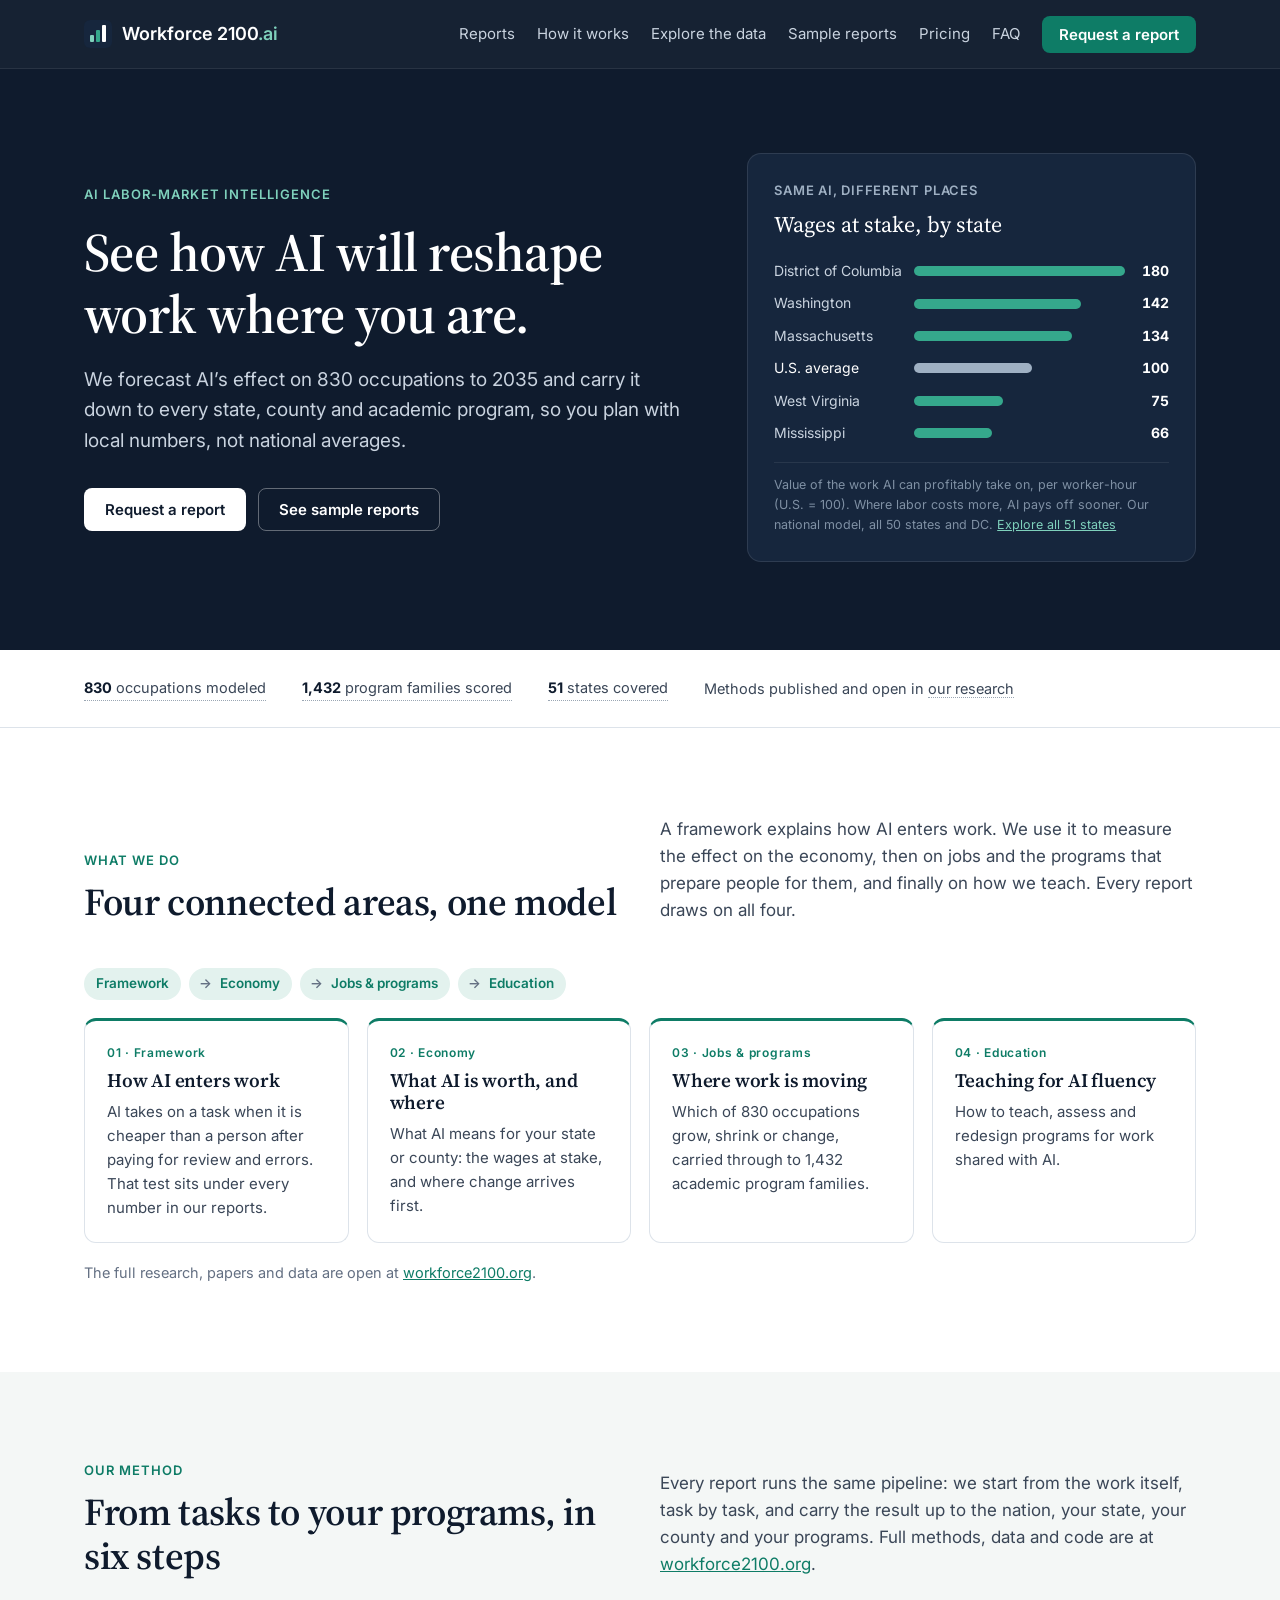
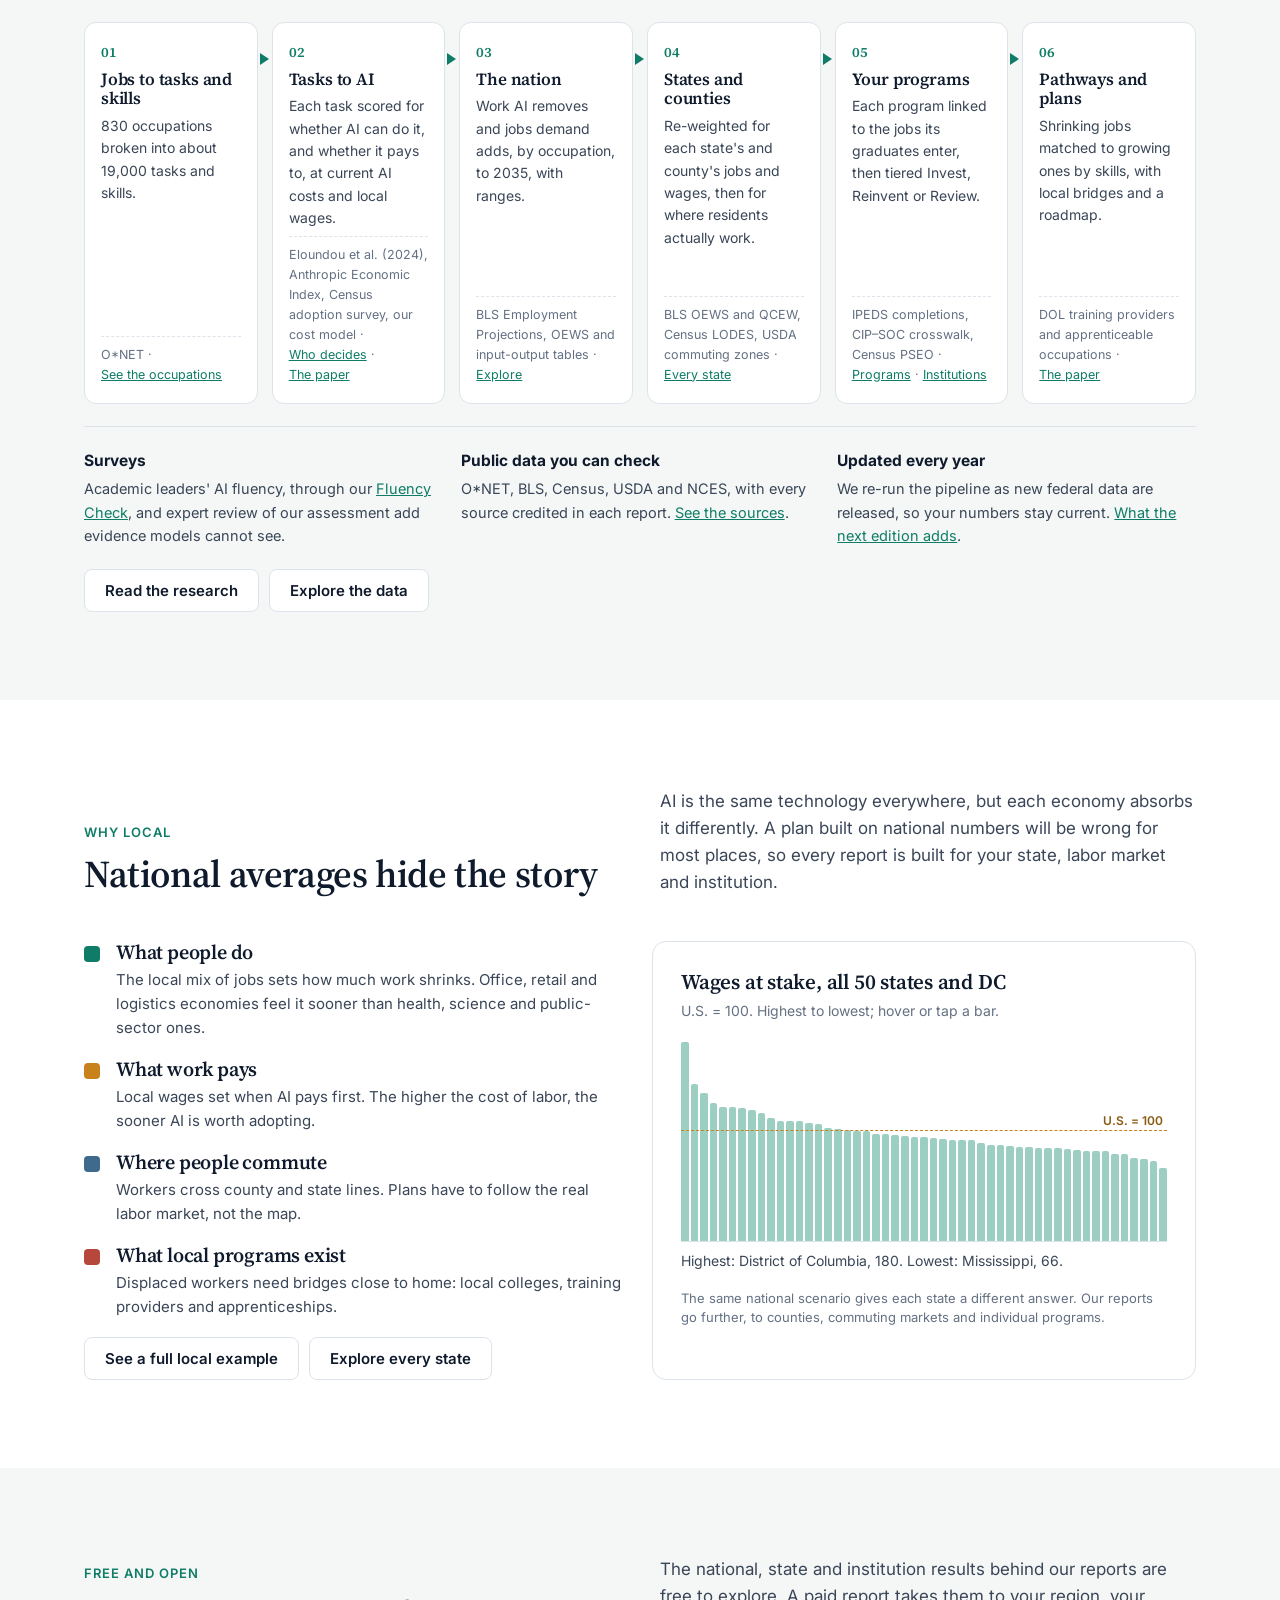
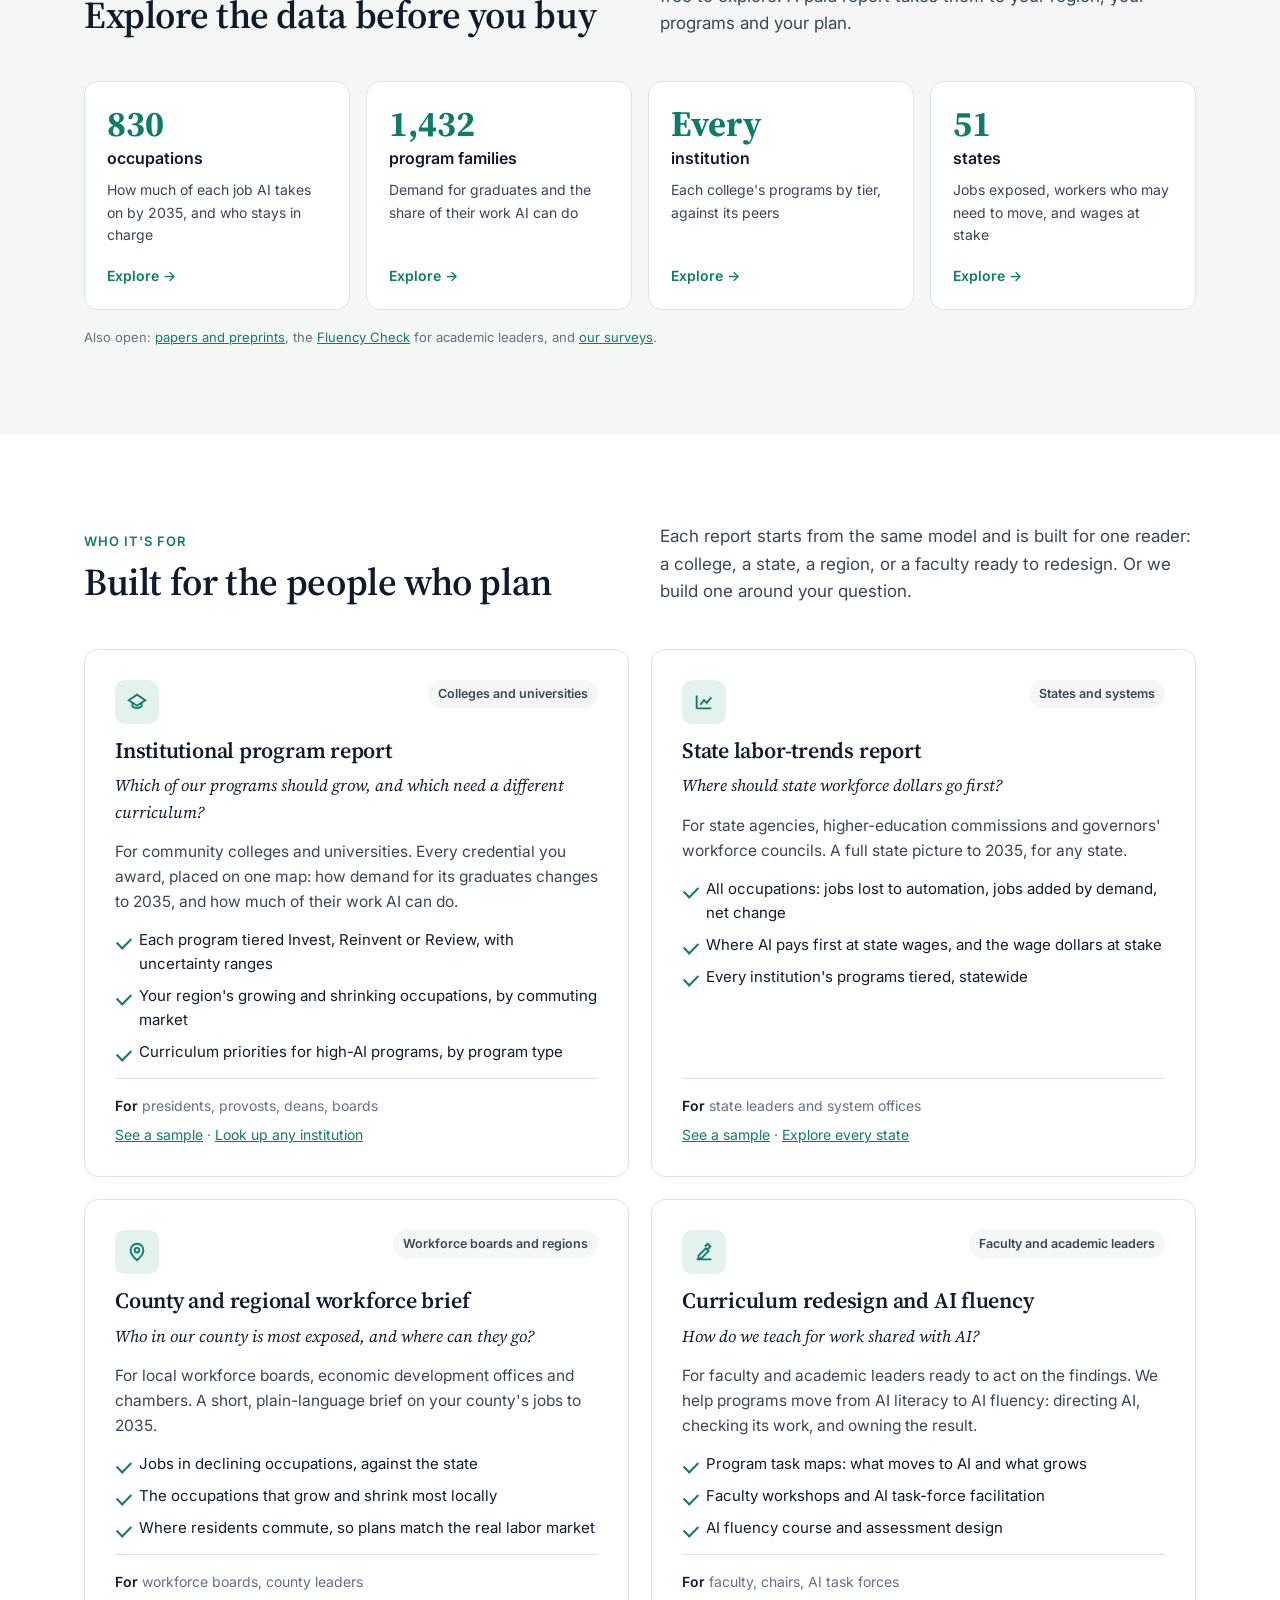
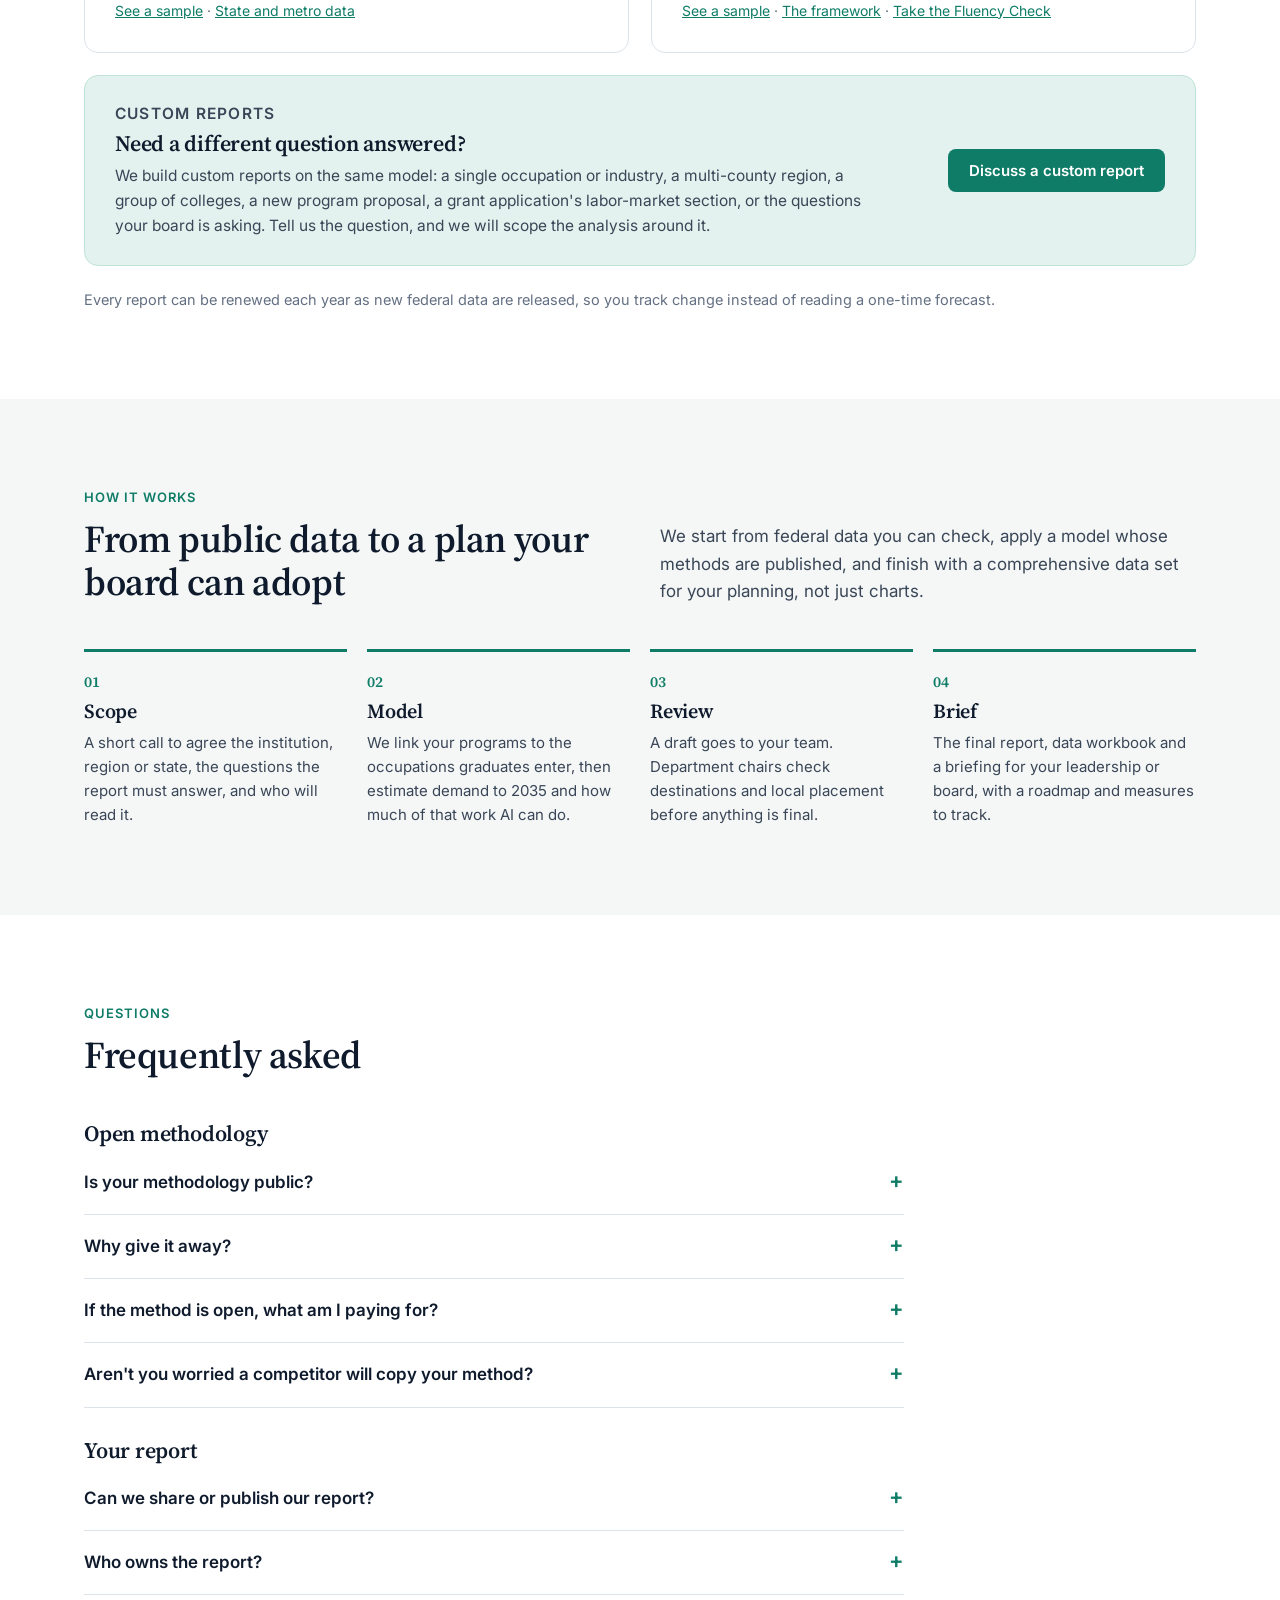
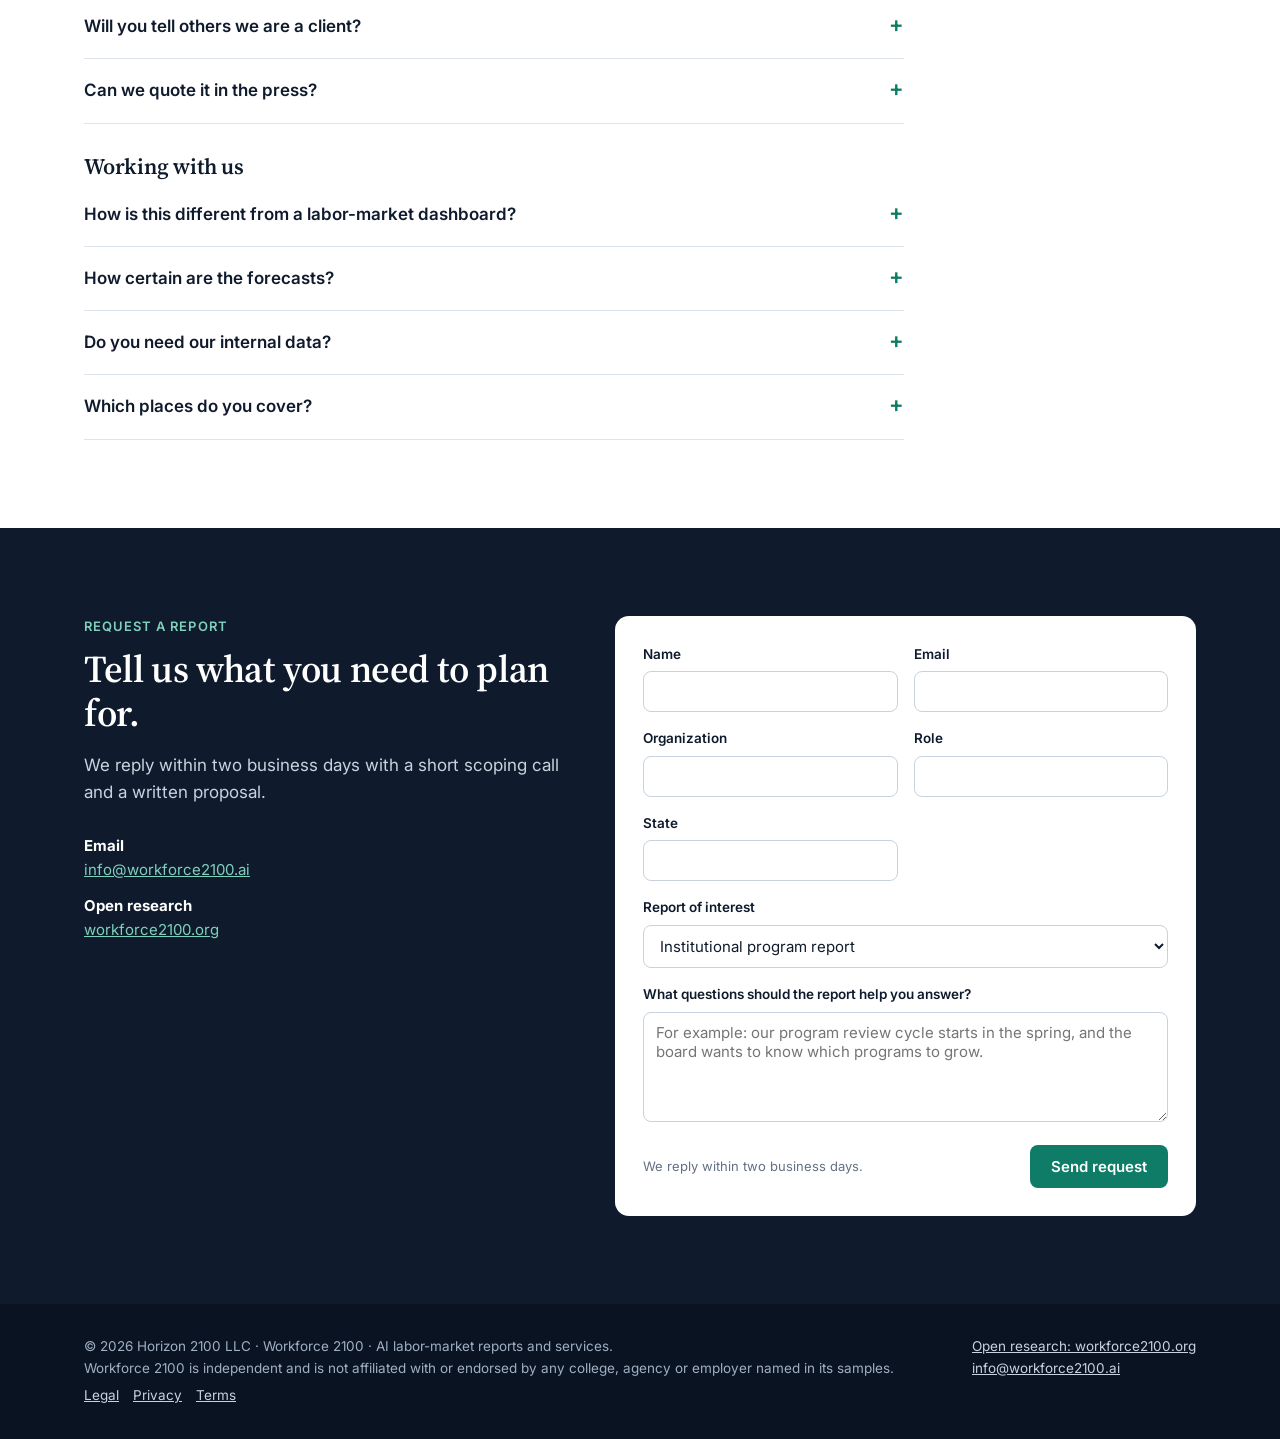
==== commit 91d408e2: "Data sources: full grouped list, state workbook note, license notices Co-Authored-By: Claude Opus 5." ====
--- a/index.html
+++ b/index.html
@@ -10,12 +10,13 @@
 <link href="https://fonts.googleapis.com/css2?family=Source+Serif+4:opsz,wght@8..60,400;8..60,600;8..60,700&family=Inter:wght@400;500;600&display=swap" rel="stylesheet">
 <link rel="stylesheet" href="assets/ai.css?v=6">
 <link rel="icon" href="data:image/svg+xml,%3Csvg xmlns='http://www.w3.org/2000/svg' viewBox='0 0 28 28'%3E%3Crect width='28' height='28' rx='6' fill='%230F1B2D'/%3E%3Crect x='6' y='15' width='4' height='7' rx='1' fill='%237FD1BC'/%3E%3Crect x='12' y='10' width='4' height='12' rx='1' fill='%2335A88C'/%3E%3Crect x='18' y='5' width='4' height='17' rx='1' fill='%23ffffff'/%3E%3C/svg%3E">
+<link rel="canonical" href="https://workforce2100.ai/">
 </head>
 <body>
 <a class="skip" href="#main">Skip to content</a>
 <header class="site-header">
 <div class="wrap">
-<a class="brand" href="index.html" aria-label="Workforce 2100 home">
+<a class="brand" href="/" aria-label="Workforce 2100 home">
 <svg width="28" height="28" viewBox="0 0 28 28" aria-hidden="true"><rect width="28" height="28" rx="6" fill="#16263D"/><rect x="6" y="15" width="4" height="7" rx="1" fill="#7FD1BC"/><rect x="12" y="10" width="4" height="12" rx="1" fill="#35A88C"/><rect x="18" y="5" width="4" height="17" rx="1" fill="#fff"/></svg>
 <span>Workforce 2100<b>.ai</b></span>
 </a>
@@ -93,15 +94,15 @@
 </div>
 <ol class="flow">
 <li><span class="no">01</span><h3>Jobs to tasks and skills</h3><p>830 occupations broken into about 19,000 tasks and skills.</p><span class="src">O*NET · <a href="work-2035.html#occupations">See the occupations</a></span></li>
-<li><span class="no">02</span><h3>Tasks to AI</h3><p>Each task scored for whether AI can do it, and whether it pays to, at current AI costs and local wages.</p><span class="src">AI exposure and usage research, our cost model · <a href="work-2035.html#value">Who decides</a> · <a href="https://workforce2100.org/research.html#judgment">The paper</a></span></li>
-<li><span class="no">03</span><h3>The nation</h3><p>Work AI removes and jobs demand adds, by occupation, to 2035, with ranges.</p><span class="src">BLS employment and wages · <a href="work-2035.html#occupations">Explore</a></span></li>
-<li><span class="no">04</span><h3>States and counties</h3><p>Re-weighted for each state's and county's jobs and wages, then for where residents actually work.</p><span class="src">BLS OEWS and QCEW, Census commuting flows · <a href="work-2035.html#stateimpact">Every state</a></span></li>
-<li><span class="no">05</span><h3>Your programs</h3><p>Each program linked to the jobs its graduates enter, then tiered Invest, Reinvent or Review.</p><span class="src">IPEDS completions, program-to-occupation crosswalk · <a href="work-2035.html#programs">Programs</a> · <a href="work-2035.html#institutions">Institutions</a></span></li>
-<li><span class="no">06</span><h3>Pathways and plans</h3><p>Shrinking jobs matched to growing ones by skills, with local bridges and a roadmap.</p><span class="src">Training providers, apprenticeships · <a href="https://workforce2100.org/research.html#moving">The paper</a></span></li>
+<li><span class="no">02</span><h3>Tasks to AI</h3><p>Each task scored for whether AI can do it, and whether it pays to, at current AI costs and local wages.</p><span class="src">Eloundou et al. (2024), Anthropic Economic Index, Census adoption survey, our cost model · <a href="work-2035.html#value">Who decides</a> · <a href="https://workforce2100.org/research.html#judgment">The paper</a></span></li>
+<li><span class="no">03</span><h3>The nation</h3><p>Work AI removes and jobs demand adds, by occupation, to 2035, with ranges.</p><span class="src">BLS Employment Projections, OEWS and input-output tables · <a href="work-2035.html#occupations">Explore</a></span></li>
+<li><span class="no">04</span><h3>States and counties</h3><p>Re-weighted for each state's and county's jobs and wages, then for where residents actually work.</p><span class="src">BLS OEWS and QCEW, Census LODES, USDA commuting zones · <a href="work-2035.html#stateimpact">Every state</a></span></li>
+<li><span class="no">05</span><h3>Your programs</h3><p>Each program linked to the jobs its graduates enter, then tiered Invest, Reinvent or Review.</p><span class="src">IPEDS completions, CIP–SOC crosswalk, Census PSEO · <a href="work-2035.html#programs">Programs</a> · <a href="work-2035.html#institutions">Institutions</a></span></li>
+<li><span class="no">06</span><h3>Pathways and plans</h3><p>Shrinking jobs matched to growing ones by skills, with local bridges and a roadmap.</p><span class="src">DOL training providers and apprenticeable occupations · <a href="https://workforce2100.org/research.html#moving">The paper</a></span></li>
 </ol>
 <div class="basis">
 <div><b>Surveys</b><span>Academic leaders' AI fluency, through our <a href="https://workforce2100.org/surveys.html">Fluency Check</a>, and expert review of our assessment add evidence models cannot see.</span></div>
-<div><b>Public data you can check</b><span>O*NET, BLS, Census and IPEDS, with every source credited in each report. <a href="work-2035.html#sources">See the sources</a>.</span></div>
+<div><b>Public data you can check</b><span>O*NET, BLS, Census, USDA and NCES, with every source credited in each report. <a href="work-2035.html#sources">See the sources</a>.</span></div>
 <div><b>Updated every year</b><span>We re-run the pipeline as new federal data are released, so your numbers stay current. <a href="work-2035.html#updates">What the next edition adds</a>.</span></div>
 </div>
 <p style="margin-top:22px;display:flex;gap:10px;flex-wrap:wrap"><a class="btn btn-outline" href="https://workforce2100.org/research.html">Read the research</a><a class="btn btn-outline" href="work-2035.html">Explore the data</a></p>
@@ -239,7 +240,7 @@
 <div class="s-head"><div><p class="eyebrow">Questions</p><h2 style="margin-top:10px">Frequently asked</h2></div></div>
 <div class="faq">
 <h3 class="faq-h">Open methodology</h3>
-<details><summary>Is your methodology public?</summary><p>Yes. Our methods, our own datasets and our research are published on <a href="https://workforce2100.org/research.html">workforce2100.org</a> under a Creative Commons Attribution license (CC BY 4.0). Anyone can read, test and build on them, as long as they credit Workforce 2100. Third-party data inside them, such as O*NET, keeps its own license; see the <a href="https://workforce2100.org/license.html">license and data credits</a>. The numbers start from federal public data (BLS employment and wages, Census commuting flows, IPEDS completions and O*NET tasks), and every source is listed with the <a href="work-2035.html#sources">public data</a>. We believe decisions about academic programs deserve methods that can be checked, not a black box.</p></details>
+<details><summary>Is your methodology public?</summary><p>Yes. Our methods, our own datasets and our research are published on <a href="https://workforce2100.org/research.html">workforce2100.org</a> under a Creative Commons Attribution license (CC BY 4.0). Anyone can read, test and build on them, as long as they credit Workforce 2100. Third-party data inside them, such as O*NET, keeps its own license; see the <a href="https://workforce2100.org/license.html">license and data credits</a>. The numbers start from federal public data (BLS employment, wages and projections, Census commuting and graduate outcomes, IPEDS completions and O*NET tasks), and every source is listed with the <a href="work-2035.html#sources">public data</a>. We believe decisions about academic programs deserve methods that can be checked, not a black box.</p></details>
 <details><summary>Why give it away?</summary><p>Because trust matters more than secrecy. Your institutional research team, your faculty and your board should be able to see exactly how a program got its rating. We invite researchers to replicate and challenge our results.</p><p>There is a bigger reason too. We expect the pace of technological change ahead to outrun any one organization's ability to keep up. The traditional approach of building on locked-up intellectual property will not help colleges, states and workers adapt in time. Open methods let everyone learn faster, check each other's work and move forward together.</p><p>Each edition documents what changed, and earlier editions stay available so past results remain citable; see <a href="work-2035.html#updates">how the estimates are updated</a>.</p></details>
 <details><summary>If the method is open, what am I paying for?</summary><p>The work of running it for you. That starts with curating the data: gathering many federal and state sources, cleaning them, matching occupations, programs and skills that each source codes differently, and checking every edition against the last. It also means our data pipeline covering every state and DC, results for your own commuting area, ranges that show uncertainty, retraining paths for displaced workers, and our time walking your leadership through what it means and what to do next. The recipe is public. We do the cooking.</p></details>
 <details><summary>Aren't you worried a competitor will copy your method?</summary><p>Not much. The method is never finished. AI is moving from tools that help people to agents that carry out work on their own, and next to humanoid robots and wider automation. Each wave changes which tasks shift and how fast, so each needs a new way to measure its effect and new leading indicators to track it.</p><p>We spend our time rebuilding the model for what is coming, not guarding last year's version. A copy of today's method would be out of date by the next edition.</p></details>
--- a/assets/ai.css
+++ b/assets/ai.css
@@ -433,3 +433,4 @@
 .offer[id]{scroll-margin-top:84px}
 @media (max-width:1100px){.areas{grid-template-columns:repeat(2,minmax(0,1fr))}}
 @media (max-width:600px){.areas{grid-template-columns:1fr}}
+.legal h3{font-family:var(--sans);font-size:16.5px;font-weight:600;color:var(--ink);margin:20px 0 6px}
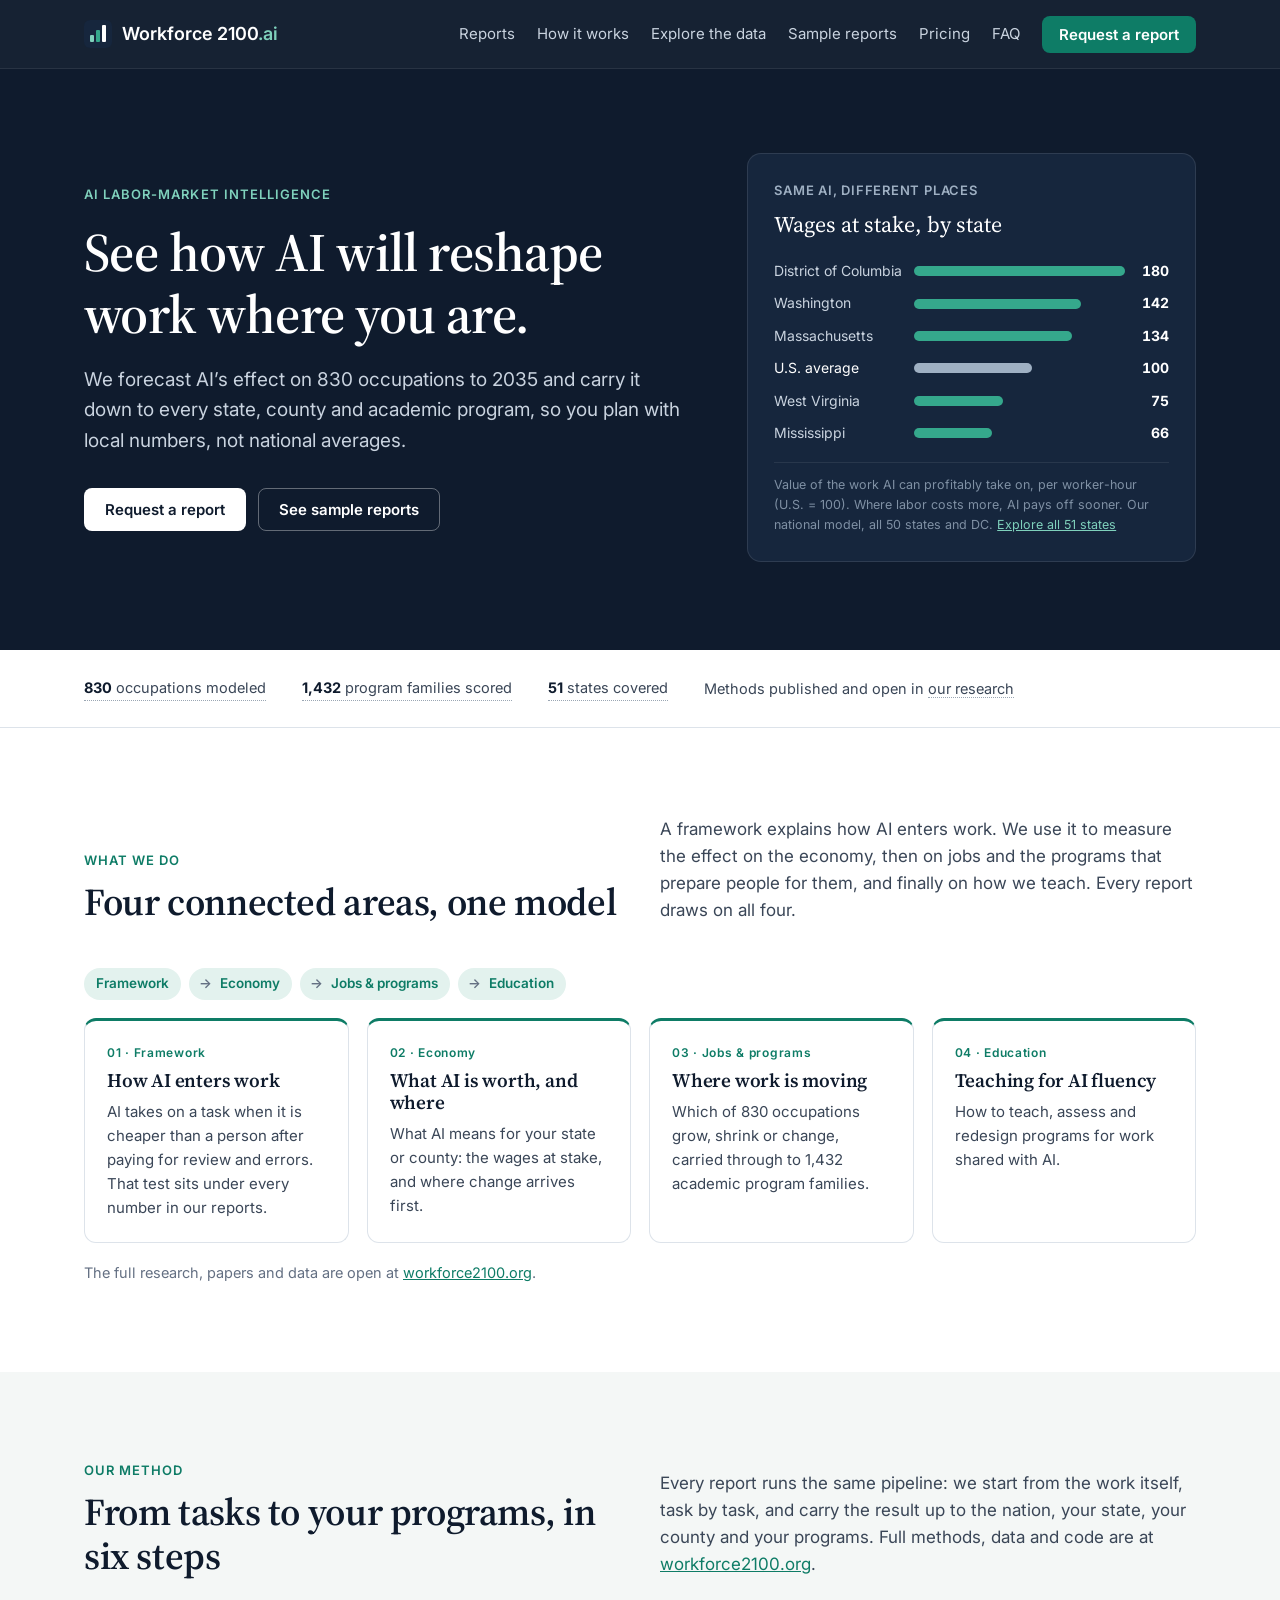
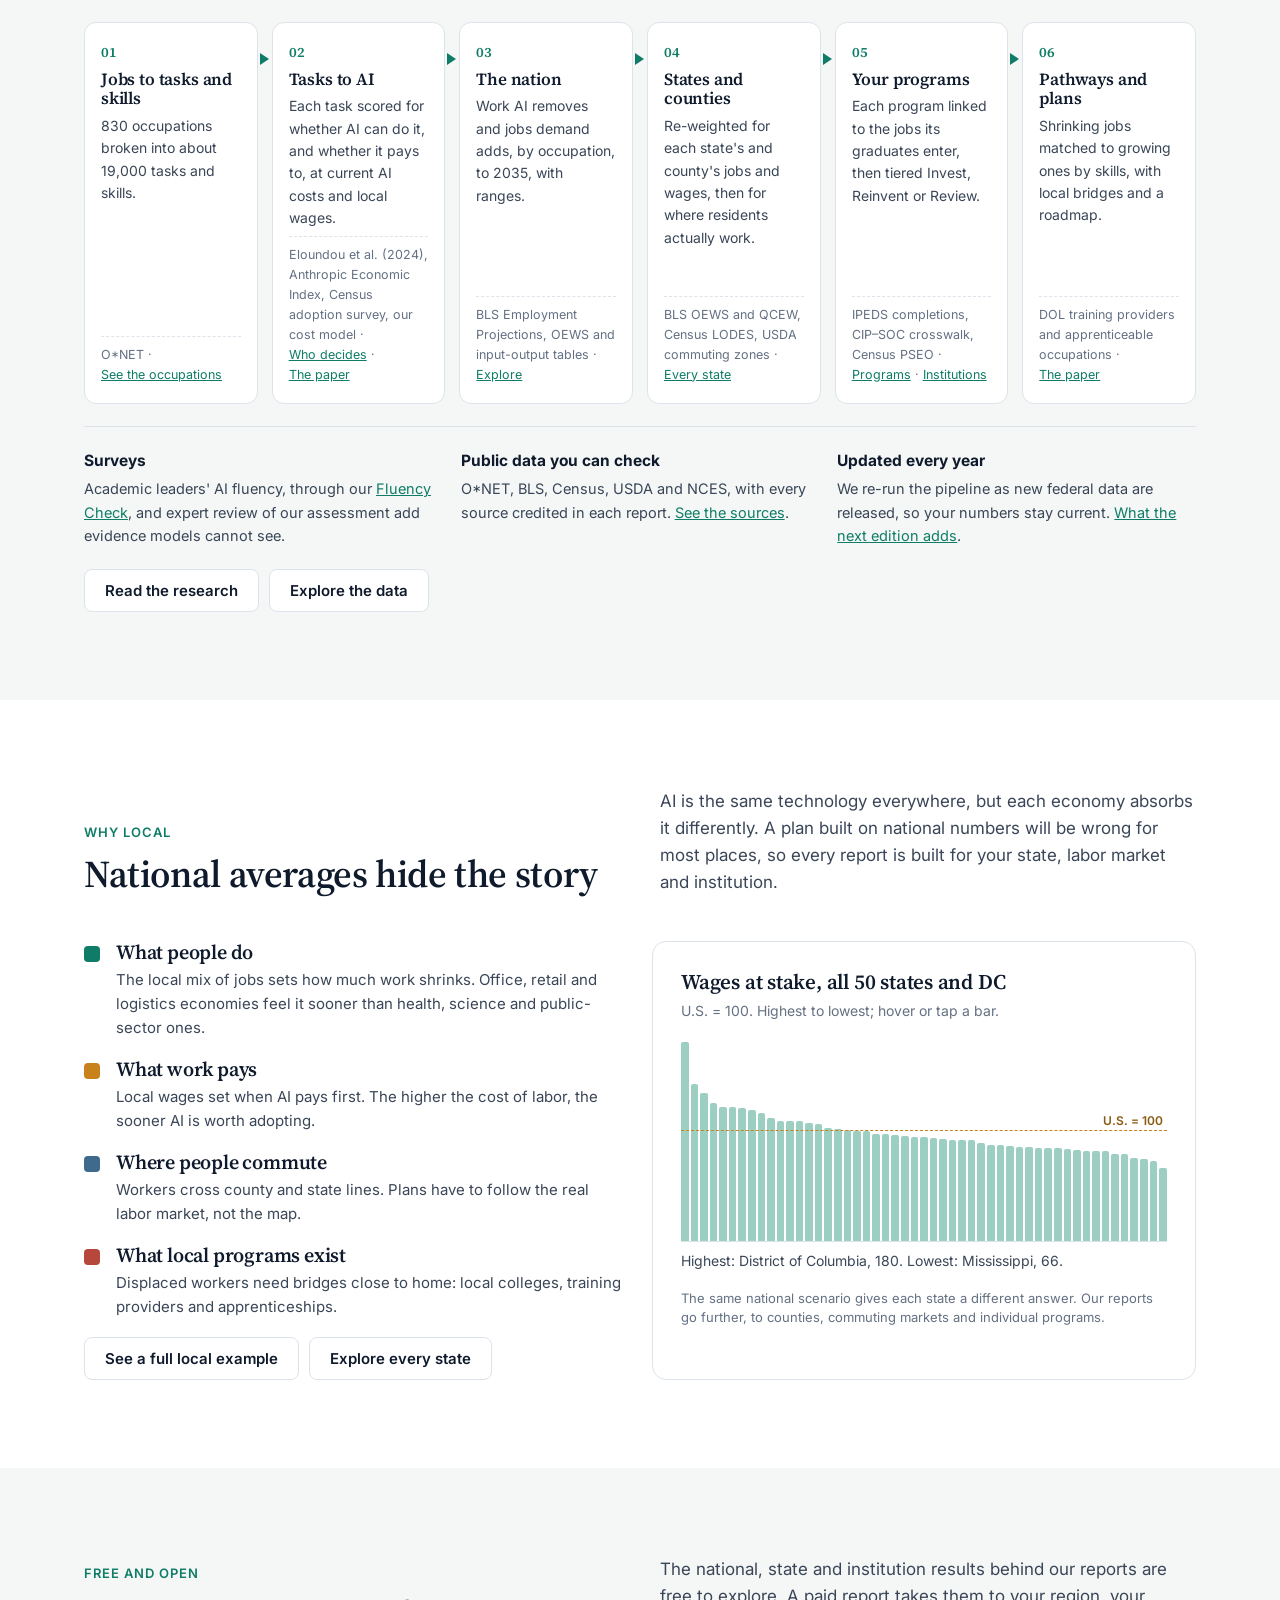
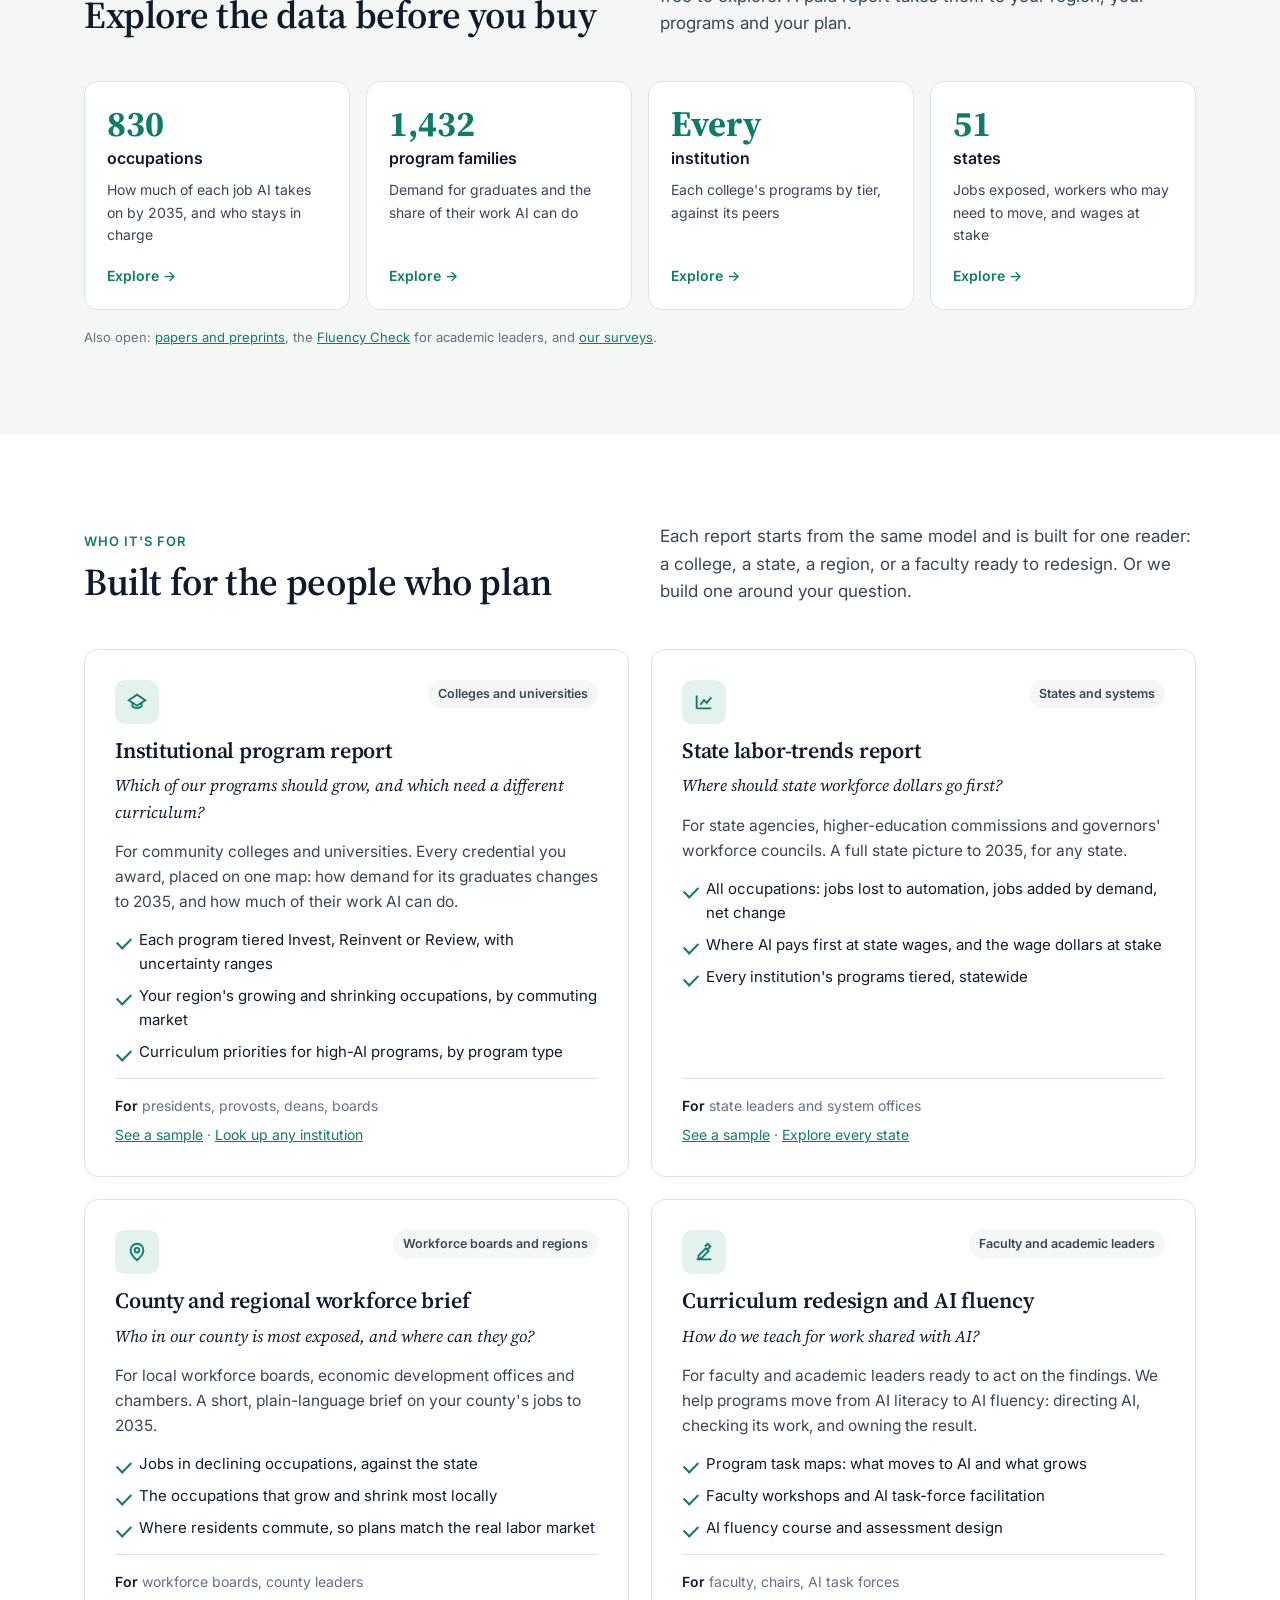
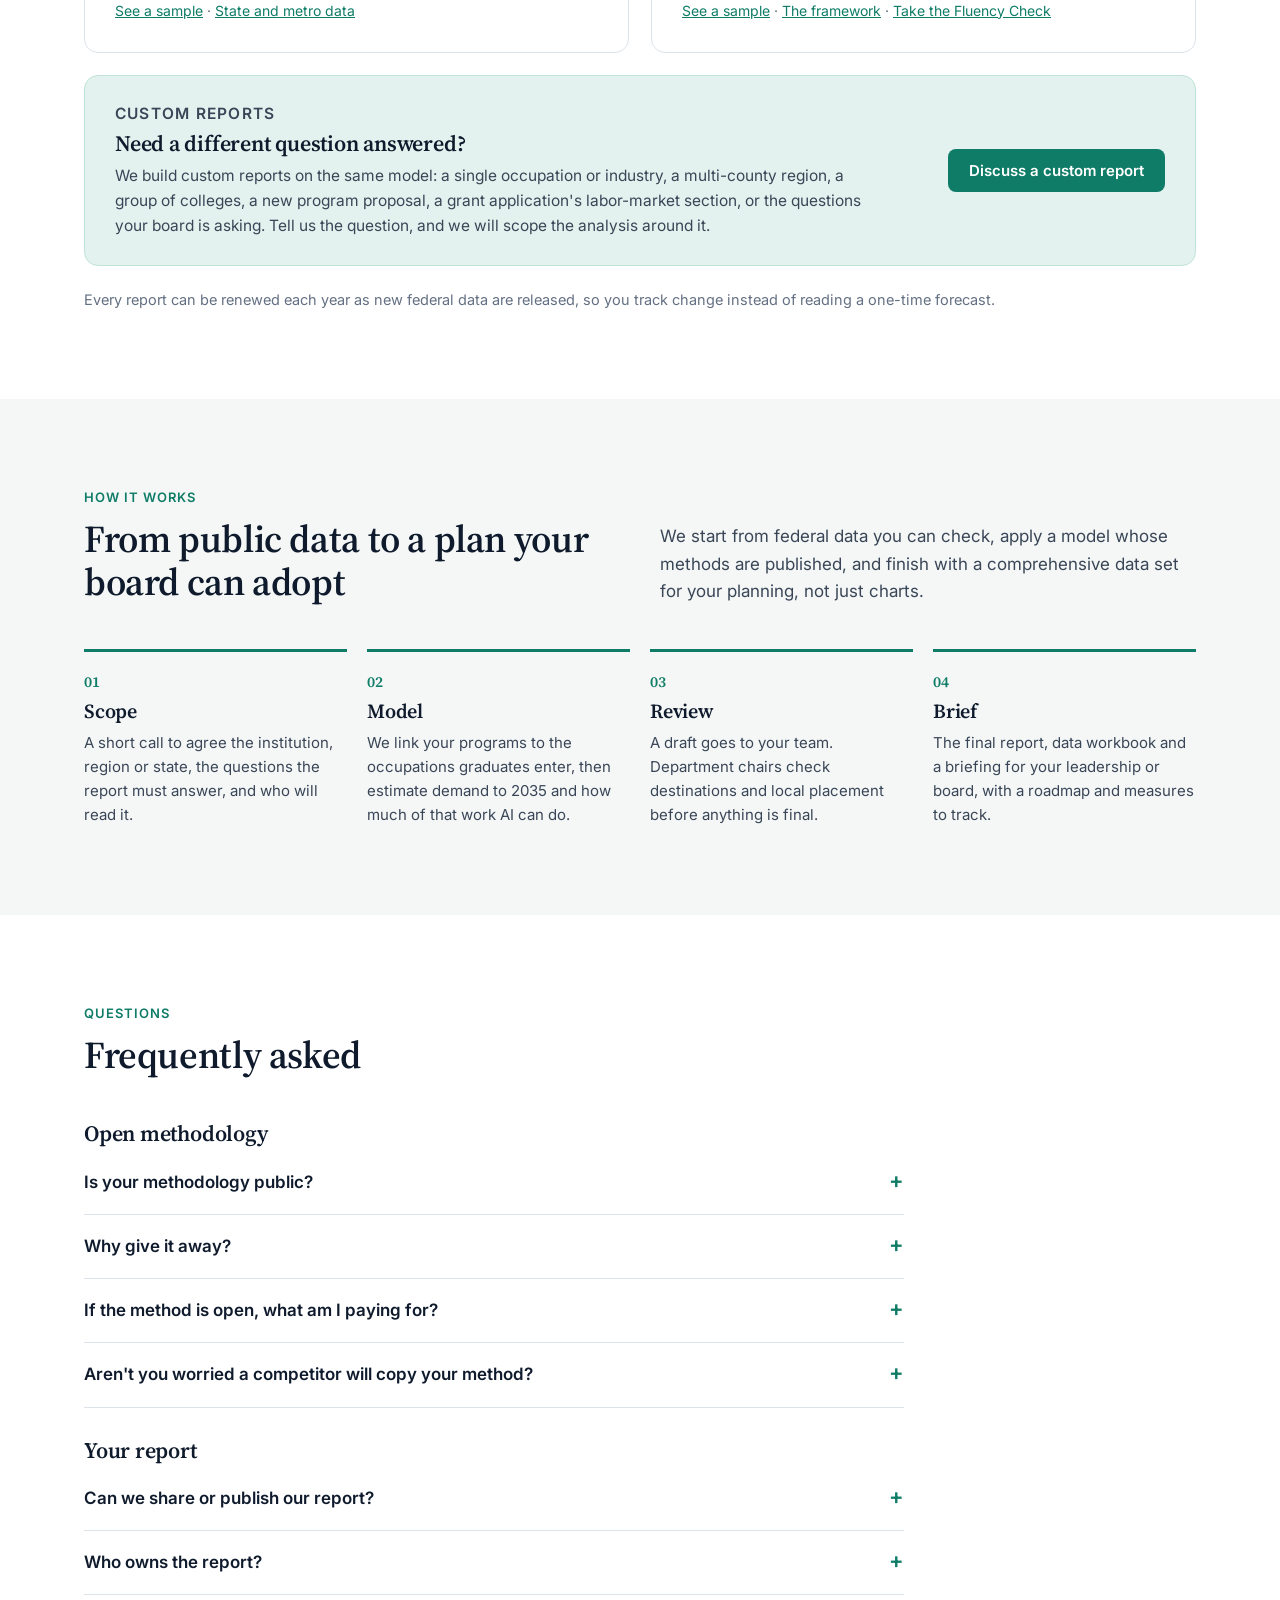
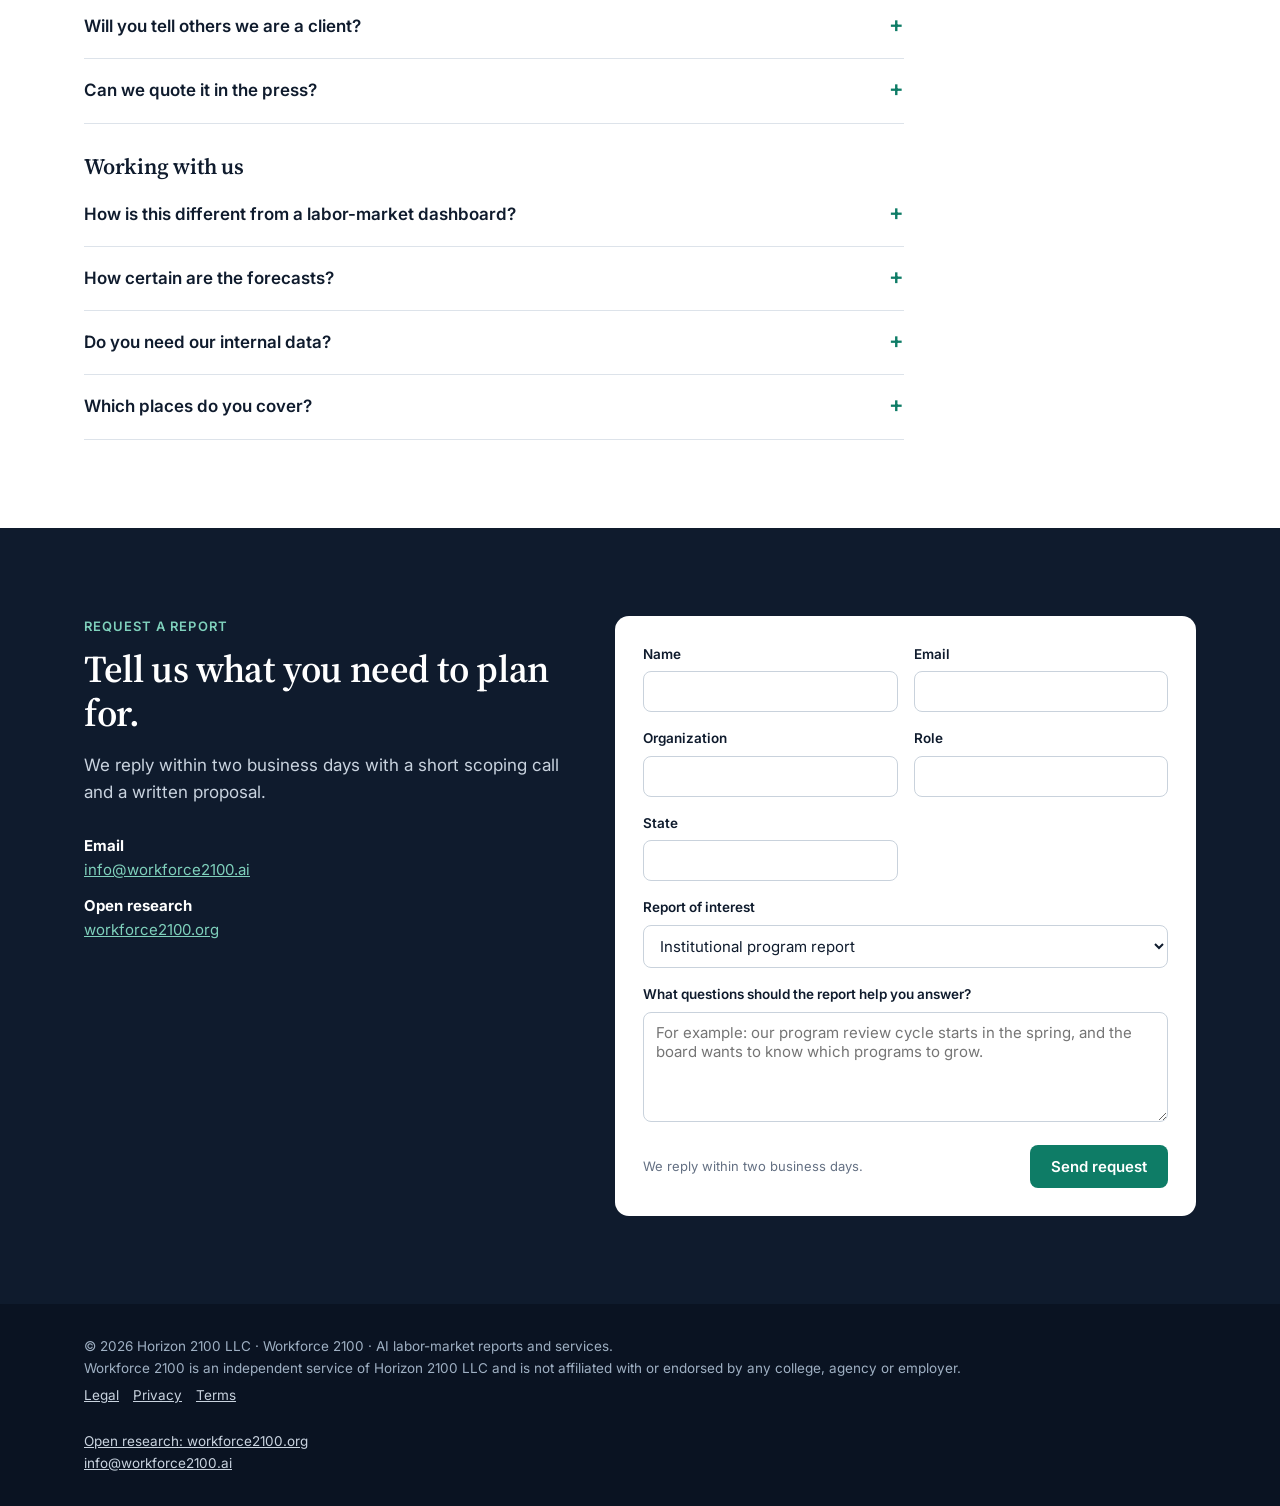
==== commit 97739afe: "Refresh sample pages with November 2026 independent-model results Rescaled state, county and college" ====
--- a/index.html
+++ b/index.html
@@ -297,7 +297,7 @@
 
 <footer class="site-footer">
 <div class="wrap">
-<div>© 2026 Horizon 2100 LLC · Workforce 2100 · AI labor-market reports and services.<br>Workforce 2100 is independent and is not affiliated with or endorsed by any college, agency or employer named in its samples.<div class="footer-legal"><a href="legal.html">Legal</a><a href="privacy.html">Privacy</a><a href="terms.html">Terms</a></div></div>
+<div>© 2026 Horizon 2100 LLC · Workforce 2100 · AI labor-market reports and services.<br>Workforce 2100 is an independent service of Horizon 2100 LLC and is not affiliated with or endorsed by any college, agency or employer.<div class="footer-legal"><a href="legal.html">Legal</a><a href="privacy.html">Privacy</a><a href="terms.html">Terms</a></div></div>
 <div><a href="https://workforce2100.org">Open research: workforce2100.org</a><br><a href="mailto:info@workforce2100.ai">info@workforce2100.ai</a></div>
 </div>
 </footer>
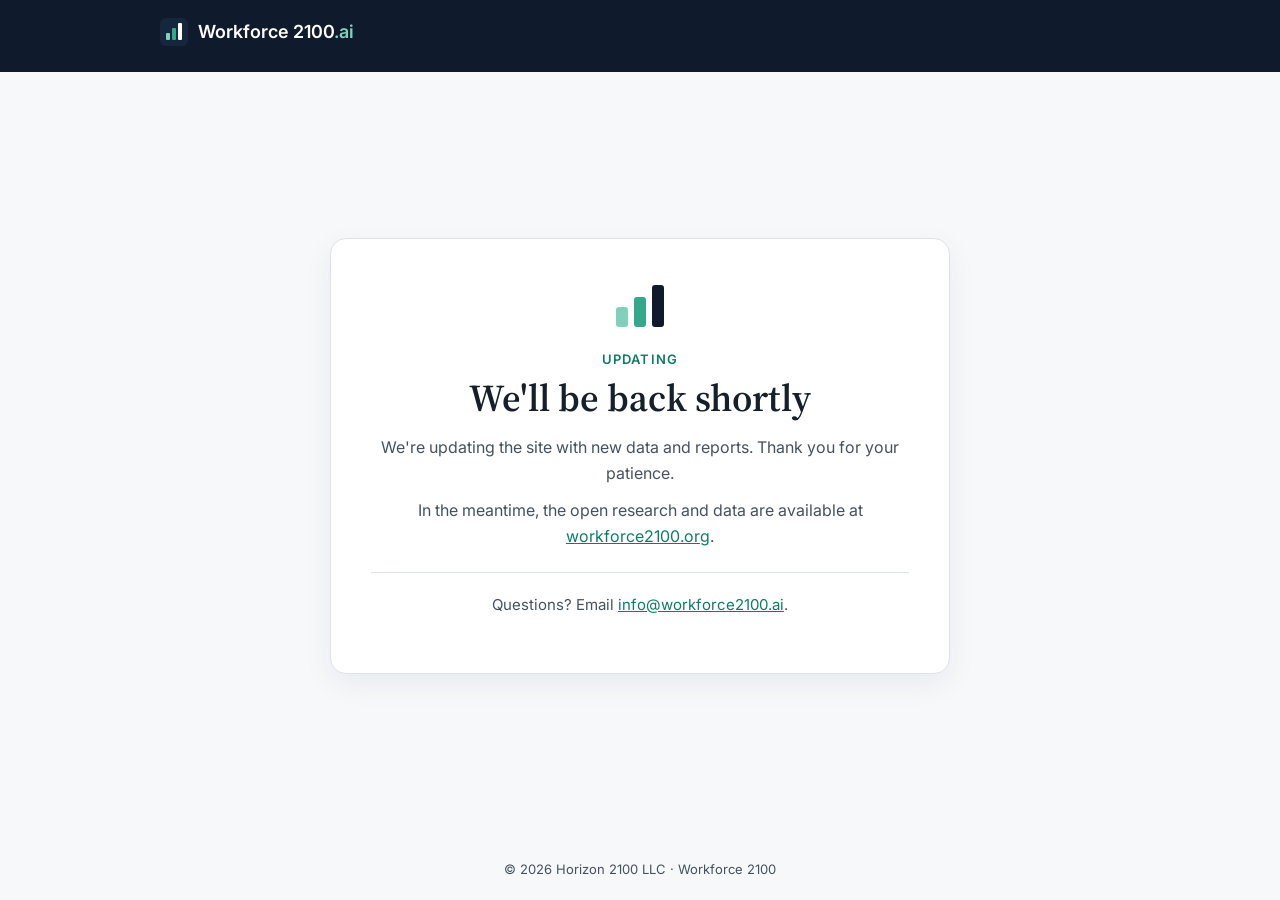
==== commit 8922da03: "Temporary maintenance page: we'll be back shortly (full site saved in branch site-backup) Co-Authore" ====
--- a/index.html
+++ b/index.html
@@ -3,334 +3,52 @@
 <head>
 <meta charset="utf-8">
 <meta name="viewport" content="width=device-width, initial-scale=1">
-<title>Workforce 2100 — AI labor-market reports for states, counties and colleges</title>
-<meta name="description" content="See how AI will reshape work where you are. Forecasts of AI's effect on 830 occupations to 2035, carried down to every state, county and academic program.">
+<title>Workforce 2100 — Back shortly</title>
+<meta name="description" content="Workforce 2100 is being updated and will be back shortly.">
+<meta name="robots" content="noindex">
 <link rel="preconnect" href="https://fonts.googleapis.com">
 <link rel="preconnect" href="https://fonts.gstatic.com" crossorigin>
-<link href="https://fonts.googleapis.com/css2?family=Source+Serif+4:opsz,wght@8..60,400;8..60,600;8..60,700&family=Inter:wght@400;500;600&display=swap" rel="stylesheet">
-<link rel="stylesheet" href="assets/ai.css?v=6">
-<link rel="icon" href="data:image/svg+xml,%3Csvg xmlns='http://www.w3.org/2000/svg' viewBox='0 0 28 28'%3E%3Crect width='28' height='28' rx='6' fill='%230F1B2D'/%3E%3Crect x='6' y='15' width='4' height='7' rx='1' fill='%237FD1BC'/%3E%3Crect x='12' y='10' width='4' height='12' rx='1' fill='%2335A88C'/%3E%3Crect x='18' y='5' width='4' height='17' rx='1' fill='%23ffffff'/%3E%3C/svg%3E">
-<link rel="canonical" href="https://workforce2100.ai/">
+<link href="https://fonts.googleapis.com/css2?family=Source+Serif+4:opsz,wght@8..60,600&family=Inter:wght@400;500;600&display=swap" rel="stylesheet">
+<style>
+:root{--navy:#0F1B2D;--teal:#0E7C66;--ink:#16202A;--ink-2:#46525E;--line:#DDE3E9;--bg:#F6F8FA}
+*{box-sizing:border-box}
+html,body{margin:0;height:100%}
+body{background:var(--bg);color:var(--ink);font:16px/1.6 Inter,system-ui,-apple-system,"Segoe UI",sans-serif;display:flex;flex-direction:column;min-height:100vh}
+header{background:var(--navy);padding:18px 16px}
+.brand{display:inline-flex;align-items:center;gap:10px;color:#fff;text-decoration:none;font-weight:600;font-size:18px;max-width:960px;margin:0 auto;width:100%}
+.brand b{color:#7FD1BC;font-weight:600}
+.hdr{max-width:960px;margin:0 auto}
+main{flex:1;display:flex;align-items:center;justify-content:center;padding:48px 16px}
+.card{background:#fff;border:1px solid var(--line);border-radius:16px;padding:44px 40px;max-width:620px;width:100%;text-align:center;box-shadow:0 10px 30px rgba(15,27,45,.06)}
+.bars{display:flex;gap:6px;justify-content:center;align-items:flex-end;height:44px;margin:0 auto 22px}
+.bars i{display:block;width:12px;border-radius:3px;animation:rise 1.6s ease-in-out infinite}
+.bars i:nth-child(1){height:20px;background:#7FD1BC}
+.bars i:nth-child(2){height:30px;background:#35A88C;animation-delay:.2s}
+.bars i:nth-child(3){height:42px;background:var(--navy);animation-delay:.4s}
+@keyframes rise{0%,100%{transform:scaleY(1)}50%{transform:scaleY(.6)}}
+@media (prefers-reduced-motion:reduce){.bars i{animation:none}}
+.eyebrow{margin:0 0 8px;font-size:13px;font-weight:600;letter-spacing:.08em;text-transform:uppercase;color:var(--teal)}
+h1{font-family:"Source Serif 4",Georgia,serif;font-weight:600;font-size:clamp(28px,5vw,38px);line-height:1.15;margin:0 0 14px}
+p{margin:0 0 12px;color:var(--ink-2)}
+.contact{margin-top:22px;padding-top:20px;border-top:1px solid var(--line);font-size:15px}
+a{color:var(--teal)}
+footer{text-align:center;font-size:13px;color:var(--ink-2);padding:20px 16px}
+</style>
 </head>
 <body>
-<a class="skip" href="#main">Skip to content</a>
-<header class="site-header">
-<div class="wrap">
-<a class="brand" href="/" aria-label="Workforce 2100 home">
+<header><div class="hdr"><a class="brand" href="/" aria-label="Workforce 2100 home">
 <svg width="28" height="28" viewBox="0 0 28 28" aria-hidden="true"><rect width="28" height="28" rx="6" fill="#16263D"/><rect x="6" y="15" width="4" height="7" rx="1" fill="#7FD1BC"/><rect x="12" y="10" width="4" height="12" rx="1" fill="#35A88C"/><rect x="18" y="5" width="4" height="17" rx="1" fill="#fff"/></svg>
-<span>Workforce 2100<b>.ai</b></span>
-</a>
-<nav class="nav" aria-label="Main">
-<a href="#reports">Reports</a>
-<a href="#how">How it works</a>
-<a href="work-2035.html">Explore the data</a>
-<a href="sample.html">Sample reports</a>
-<a href="pricing.html">Pricing</a>
-<a href="#faq">FAQ</a>
-<a class="btn btn-primary" href="#contact">Request a report</a>
-</nav>
+<span>Workforce 2100<b>.ai</b></span></a></div></header>
+<main>
+<div class="card" role="status">
+<div class="bars" aria-hidden="true"><i></i><i></i><i></i></div>
+<p class="eyebrow">Updating</p>
+<h1>We'll be back shortly</h1>
+<p>We're updating the site with new data and reports. Thank you for your patience.</p>
+<p>In the meantime, the open research and data are available at <a href="https://workforce2100.org/">workforce2100.org</a>.</p>
+<p class="contact">Questions? Email <a href="mailto:info@workforce2100.ai">info@workforce2100.ai</a>.</p>
 </div>
-</header>
-
-<main id="main">
-<section class="hero">
-<div class="wrap">
-<div>
-<p class="eyebrow">AI labor-market intelligence</p>
-<h1>See how AI will reshape work where you are.</h1>
-<p class="lede">We forecast AI&rsquo;s effect on 830 occupations to 2035 and carry it down to every state, county and academic program, so you plan with local numbers, not national averages.</p>
-<div class="ctas">
-<a class="btn btn-light" href="#contact">Request a report</a>
-<a class="btn btn-ghost" href="sample.html">See sample reports</a>
-</div>
-</div>
-<aside class="hero-card" aria-label="Wages at stake by state">
-<p class="k">Same AI, different places</p>
-<p class="t">Wages at stake, by state</p>
-<div class="hbars">
-<div><span>District of Columbia</span><i style="width:100%"></i><b>180</b></div>
-<div><span>Washington</span><i style="width:79%"></i><b>142</b></div>
-<div><span>Massachusetts</span><i style="width:75%"></i><b>134</b></div>
-<div class="us"><span>U.S. average</span><i style="width:56%"></i><b>100</b></div>
-<div><span>West Virginia</span><i style="width:42%"></i><b>75</b></div>
-<div><span>Mississippi</span><i style="width:37%"></i><b>66</b></div>
-</div>
-<p class="src">Value of the work AI can profitably take on, per worker-hour (U.S. = 100). Where labor costs more, AI pays off sooner. Our national model, all 50 states and DC. <a href="work-2035.html#stateimpact" style="color:#7FD1BC">Explore all 51 states</a></p>
-</aside>
-</div>
-</section>
-
-<div class="trust">
-<div class="wrap">
-<a href="work-2035.html#occupations"><strong>830</strong> occupations modeled</a>
-<a href="work-2035.html#programs"><strong>1,432</strong> program families scored</a>
-<a href="work-2035.html#stateimpact"><strong>51</strong> states covered</a>
-<span>Methods published and open in <a href="https://workforce2100.org/research.html">our research</a></span>
-</div>
-</div>
-
-<section class="s" id="what">
-<div class="wrap">
-<div class="s-head">
-<div><p class="eyebrow">What we do</p><h2 style="margin-top:10px">Four connected areas, one model</h2></div>
-<p class="lede">A framework explains how AI enters work. We use it to measure the effect on the economy, then on jobs and the programs that prepare people for them, and finally on how we teach. Every report draws on all four.</p>
-</div>
-<ol class="area-flow" aria-hidden="true"><li>Framework</li><li>Economy</li><li>Jobs &amp; programs</li><li>Education</li></ol>
-<div class="areas">
-<article class="area"><p class="num">01 · Framework</p><h3>How AI enters work</h3><p>AI takes on a task when it is cheaper than a person after paying for review and errors. That test sits under every number in our reports.</p></article>
-<article class="area"><p class="num">02 · Economy</p><h3>What AI is worth, and where</h3><p>What AI means for your state or county: the wages at stake, and where change arrives first.</p></article>
-<article class="area"><p class="num">03 · Jobs &amp; programs</p><h3>Where work is moving</h3><p>Which of 830 occupations grow, shrink or change, carried through to 1,432 academic program families.</p></article>
-<article class="area"><p class="num">04 · Education</p><h3>Teaching for AI fluency</h3><p>How to teach, assess and redesign programs for work shared with AI.</p></article>
-</div>
-<p class="muted" style="margin-top:18px;font-size:14.5px">The full research, papers and data are open at <a href="https://workforce2100.org/research.html">workforce2100.org</a>.</p>
-</div>
-</section>
-
-<section class="s alt" id="research">
-<div class="wrap">
-<div class="s-head">
-<div><p class="eyebrow">Our method</p><h2 style="margin-top:10px">From tasks to your programs, in six steps</h2></div>
-<p class="lede">Every report runs the same pipeline: we start from the work itself, task by task, and carry the result up to the nation, your state, your county and your programs. Full methods, data and code are at <a href="https://workforce2100.org/research.html">workforce2100.org</a>.</p>
-</div>
-<ol class="flow">
-<li><span class="no">01</span><h3>Jobs to tasks and skills</h3><p>830 occupations broken into about 19,000 tasks and skills.</p><span class="src">O*NET · <a href="work-2035.html#occupations">See the occupations</a></span></li>
-<li><span class="no">02</span><h3>Tasks to AI</h3><p>Each task scored for whether AI can do it, and whether it pays to, at current AI costs and local wages.</p><span class="src">Eloundou et al. (2024), Anthropic Economic Index, Census adoption survey, our cost model · <a href="work-2035.html#value">Who decides</a> · <a href="https://workforce2100.org/research.html#judgment">The paper</a></span></li>
-<li><span class="no">03</span><h3>The nation</h3><p>Work AI removes and jobs demand adds, by occupation, to 2035, with ranges.</p><span class="src">BLS Employment Projections, OEWS and input-output tables · <a href="work-2035.html#occupations">Explore</a></span></li>
-<li><span class="no">04</span><h3>States and counties</h3><p>Re-weighted for each state's and county's jobs and wages, then for where residents actually work.</p><span class="src">BLS OEWS and QCEW, Census LODES, USDA commuting zones · <a href="work-2035.html#stateimpact">Every state</a></span></li>
-<li><span class="no">05</span><h3>Your programs</h3><p>Each program linked to the jobs its graduates enter, then tiered Invest, Reinvent or Review.</p><span class="src">IPEDS completions, CIP–SOC crosswalk, Census PSEO · <a href="work-2035.html#programs">Programs</a> · <a href="work-2035.html#institutions">Institutions</a></span></li>
-<li><span class="no">06</span><h3>Pathways and plans</h3><p>Shrinking jobs matched to growing ones by skills, with local bridges and a roadmap.</p><span class="src">DOL training providers and apprenticeable occupations · <a href="https://workforce2100.org/research.html#moving">The paper</a></span></li>
-</ol>
-<div class="basis">
-<div><b>Surveys</b><span>Academic leaders' AI fluency, through our <a href="https://workforce2100.org/surveys.html">Fluency Check</a>, and expert review of our assessment add evidence models cannot see.</span></div>
-<div><b>Public data you can check</b><span>O*NET, BLS, Census, USDA and NCES, with every source credited in each report. <a href="work-2035.html#sources">See the sources</a>.</span></div>
-<div><b>Updated every year</b><span>We re-run the pipeline as new federal data are released, so your numbers stay current. <a href="work-2035.html#updates">What the next edition adds</a>.</span></div>
-</div>
-<p style="margin-top:22px;display:flex;gap:10px;flex-wrap:wrap"><a class="btn btn-outline" href="https://workforce2100.org/research.html">Read the research</a><a class="btn btn-outline" href="work-2035.html">Explore the data</a></p>
-</div>
-</section>
-
-<section class="s" id="local">
-<div class="wrap">
-<div class="s-head">
-<div><p class="eyebrow">Why local</p><h2 style="margin-top:10px">National averages hide the story</h2></div>
-<p class="lede">AI is the same technology everywhere, but each economy absorbs it differently. A plan built on national numbers will be wrong for most places, so every report is built for your state, labor market and institution.</p>
-</div>
-<div class="sample">
-<div class="tier-defs">
-<div class="tdef"><span class="sw" style="background:var(--teal)"></span><div><h3>What people do</h3><p>The local mix of jobs sets how much work shrinks. Office, retail and logistics economies feel it sooner than health, science and public-sector ones.</p></div></div>
-<div class="tdef"><span class="sw" style="background:var(--amber)"></span><div><h3>What work pays</h3><p>Local wages set when AI pays first. The higher the cost of labor, the sooner AI is worth adopting.</p></div></div>
-<div class="tdef"><span class="sw" style="background:#3E6A8E"></span><div><h3>Where people commute</h3><p>Workers cross county and state lines. Plans have to follow the real labor market, not the map.</p></div></div>
-<div class="tdef"><span class="sw" style="background:var(--red)"></span><div><h3>What local programs exist</h3><p>Displaced workers need bridges close to home: local colleges, training providers and apprenticeships.</p></div></div>
-<p style="display:flex;gap:10px;flex-wrap:wrap"><a class="btn btn-outline" href="sample-workforce.html">See a full local example</a><a class="btn btn-outline" href="work-2035.html#stateimpact">Explore every state</a></p>
-</div>
-<article class="panel">
-<h3>Wages at stake, all 50 states and DC</h3>
-<p class="sub">U.S. = 100. Highest to lowest; hover or tap a bar.</p>
-<div id="state-strip" class="strip" role="img" aria-label="Wages at stake index by state, from 180 in DC to 66 in Mississippi"></div>
-<p class="map-tip" id="strip-tip" aria-live="polite">Highest: District of Columbia, 180. Lowest: Mississippi, 66.</p>
-<p class="fineprint">The same national scenario gives each state a different answer. Our reports go further, to counties, commuting markets and individual programs.</p>
-</article>
-</div>
-</div>
-</section>
-
-<section class="s alt" id="free-data">
-<div class="wrap">
-<div class="s-head">
-<div><p class="eyebrow">Free and open</p><h2 style="margin-top:10px">Explore the data before you buy</h2></div>
-<p class="lede">The national, state and institution results behind our reports are free to explore. A paid report takes them to your region, your programs and your plan.</p>
-</div>
-<div class="free-tiles">
-<a class="free-tile" href="work-2035.html#occupations"><b>830</b><span>occupations</span><em>How much of each job AI takes on by 2035, and who stays in charge</em></a>
-<a class="free-tile" href="work-2035.html#programs"><b>1,432</b><span>program families</span><em>Demand for graduates and the share of their work AI can do</em></a>
-<a class="free-tile" href="work-2035.html#institutions"><b>Every</b><span>institution</span><em>Each college's programs by tier, against its peers</em></a>
-<a class="free-tile" href="work-2035.html#stateimpact"><b>51</b><span>states</span><em>Jobs exposed, workers who may need to move, and wages at stake</em></a>
-</div>
-<p class="fineprint" style="margin-top:18px">Also open: <a href="https://workforce2100.org/research.html">papers and preprints</a>, the <a href="https://workforce2100.org/fluency-check.html">Fluency Check</a> for academic leaders, and <a href="https://workforce2100.org/surveys.html">our surveys</a>.</p>
-</div>
-</section>
-
-<section class="s" id="reports">
-<div class="wrap">
-<div class="s-head">
-<div><p class="eyebrow">Who it's for</p><h2 style="margin-top:10px">Built for the people who plan</h2></div>
-<p class="lede">Each report starts from the same model and is built for one reader: a college, a state, a region, or a faculty ready to redesign. Or we build one around your question.</p>
-</div>
-<div class="offers">
-
-<article class="offer" id="report-institution">
-<div class="top"><div class="ic" aria-hidden="true"><svg width="22" height="22" viewBox="0 0 24 24" fill="none" stroke="currentColor" stroke-width="2"><path d="M3 10l9-6 9 6-9 6-9-6z"/><path d="M7 12v5c3 2 7 2 10 0v-5"/></svg></div><span class="tag">Colleges and universities</span></div>
-<h3>Institutional program report</h3>
-<p class="q">Which of our programs should grow, and which need a different curriculum?</p>
-<p>For community colleges and universities. Every credential you award, placed on one map: how demand for its graduates changes to 2035, and how much of their work AI can do.</p>
-<ul>
-<li>Each program tiered Invest, Reinvent or Review, with uncertainty ranges</li>
-<li>Your region's growing and shrinking occupations, by commuting market</li>
-<li>Curriculum priorities for high-AI programs, by program type</li>
-</ul>
-<div class="meta"><span><b>For</b> presidents, provosts, deans, boards</span><span><a href="sample-colleges.html">See a sample</a> · <a href="work-2035.html#institutions">Look up any institution</a></span></div>
-</article>
-
-<article class="offer" id="report-state">
-<div class="top"><div class="ic" aria-hidden="true"><svg width="22" height="22" viewBox="0 0 24 24" fill="none" stroke="currentColor" stroke-width="2"><path d="M4 19V5M4 19h16M8 15l4-5 3 3 5-6"/></svg></div><span class="tag">States and systems</span></div>
-<h3>State labor-trends report</h3>
-<p class="q">Where should state workforce dollars go first?</p>
-<p>For state agencies, higher-education commissions and governors' workforce councils. A full state picture to 2035, for any state.</p>
-<ul>
-<li>All occupations: jobs lost to automation, jobs added by demand, net change</li>
-<li>Where AI pays first at state wages, and the wage dollars at stake</li>
-<li>Every institution's programs tiered, statewide</li>
-</ul>
-<div class="meta"><span><b>For</b> state leaders and system offices</span><span><a href="sample-state.html">See a sample</a> · <a href="work-2035.html#stateimpact">Explore every state</a></span></div>
-</article>
-
-<article class="offer" id="report-county">
-<div class="top"><div class="ic" aria-hidden="true"><svg width="22" height="22" viewBox="0 0 24 24" fill="none" stroke="currentColor" stroke-width="2"><path d="M12 21s-7-6.2-7-11a7 7 0 0114 0c0 4.8-7 11-7 11z"/><circle cx="12" cy="10" r="2.5"/></svg></div><span class="tag">Workforce boards and regions</span></div>
-<h3>County and regional workforce brief</h3>
-<p class="q">Who in our county is most exposed, and where can they go?</p>
-<p>For local workforce boards, economic development offices and chambers. A short, plain-language brief on your county's jobs to 2035.</p>
-<ul>
-<li>Jobs in declining occupations, against the state</li>
-<li>The occupations that grow and shrink most locally</li>
-<li>Where residents commute, so plans match the real labor market</li>
-</ul>
-<div class="meta"><span><b>For</b> workforce boards, county leaders</span><span><a href="sample-workforce.html">See a sample</a> · <a href="work-2035.html#states">State and metro data</a></span></div>
-</article>
-
-<article class="offer" id="report-curriculum">
-<div class="top"><div class="ic" aria-hidden="true"><svg width="22" height="22" viewBox="0 0 24 24" fill="none" stroke="currentColor" stroke-width="2"><path d="M4 20h16M6 16l8-8 3 3-8 8H6v-3z"/><path d="M13 6l3-3 3 3-3 3"/></svg></div><span class="tag">Faculty and academic leaders</span></div>
-<h3>Curriculum redesign and AI fluency</h3>
-<p class="q">How do we teach for work shared with AI?</p>
-<p>For faculty and academic leaders ready to act on the findings. We help programs move from AI literacy to AI fluency: directing AI, checking its work, and owning the result.</p>
-<ul>
-<li>Program task maps: what moves to AI and what grows</li>
-<li>Faculty workshops and AI task-force facilitation</li>
-<li>AI fluency course and assessment design</li>
-</ul>
-<div class="meta"><span><b>For</b> faculty, chairs, AI task forces</span><span><a href="sample-curriculum.html">See a sample</a> · <a href="https://workforce2100.org/research.html#delegation">The framework</a> · <a href="https://workforce2100.org/fluency-check.html">Take the Fluency Check</a></span></div>
-</article>
-
-</div>
-<div class="custom">
-<div><p class="eyebrow">Custom reports</p><h3>Need a different question answered?</h3>
-<p>We build custom reports on the same model: a single occupation or industry, a multi-county region, a group of colleges, a new program proposal, a grant application's labor-market section, or the questions your board is asking. Tell us the question, and we will scope the analysis around it.</p></div>
-<a class="btn btn-primary" href="#contact" onclick="var s=document.getElementById('f-type');if(s)s.value='Custom report';">Discuss a custom report</a>
-</div>
-<p class="muted" style="margin-top:22px;font-size:14.5px">Every report can be renewed each year as new federal data are released, so you track change instead of reading a one-time forecast.</p>
-</div>
-</section>
-
-<section class="s alt" id="how">
-<div class="wrap">
-<div class="s-head">
-<div><p class="eyebrow">How it works</p><h2 style="margin-top:10px">From public data to a plan your board can adopt</h2></div>
-<p class="lede">We start from federal data you can check, apply a model whose methods are published, and finish with a comprehensive data set for your planning, not just charts.</p>
-</div>
-<div class="steps">
-<div class="step"><p class="no">01</p><h3>Scope</h3><p>A short call to agree the institution, region or state, the questions the report must answer, and who will read it.</p></div>
-<div class="step"><p class="no">02</p><h3>Model</h3><p>We link your programs to the occupations graduates enter, then estimate demand to 2035 and how much of that work AI can do.</p></div>
-<div class="step"><p class="no">03</p><h3>Review</h3><p>A draft goes to your team. Department chairs check destinations and local placement before anything is final.</p></div>
-<div class="step"><p class="no">04</p><h3>Brief</h3><p>The final report, data workbook and a briefing for your leadership or board, with a roadmap and measures to track.</p></div>
-</div>
-</div>
-</section>
-
-<section class="s" id="faq">
-<div class="wrap">
-<div class="s-head"><div><p class="eyebrow">Questions</p><h2 style="margin-top:10px">Frequently asked</h2></div></div>
-<div class="faq">
-<h3 class="faq-h">Open methodology</h3>
-<details><summary>Is your methodology public?</summary><p>Yes. Our methods, our own datasets and our research are published on <a href="https://workforce2100.org/research.html">workforce2100.org</a> under a Creative Commons Attribution license (CC BY 4.0). Anyone can read, test and build on them, as long as they credit Workforce 2100. Third-party data inside them, such as O*NET, keeps its own license; see the <a href="https://workforce2100.org/license.html">license and data credits</a>. The numbers start from federal public data (BLS employment, wages and projections, Census commuting and graduate outcomes, IPEDS completions and O*NET tasks), and every source is listed with the <a href="work-2035.html#sources">public data</a>. We believe decisions about academic programs deserve methods that can be checked, not a black box.</p></details>
-<details><summary>Why give it away?</summary><p>Because trust matters more than secrecy. Your institutional research team, your faculty and your board should be able to see exactly how a program got its rating. We invite researchers to replicate and challenge our results.</p><p>There is a bigger reason too. We expect the pace of technological change ahead to outrun any one organization's ability to keep up. The traditional approach of building on locked-up intellectual property will not help colleges, states and workers adapt in time. Open methods let everyone learn faster, check each other's work and move forward together.</p><p>Each edition documents what changed, and earlier editions stay available so past results remain citable; see <a href="work-2035.html#updates">how the estimates are updated</a>.</p></details>
-<details><summary>If the method is open, what am I paying for?</summary><p>The work of running it for you. That starts with curating the data: gathering many federal and state sources, cleaning them, matching occupations, programs and skills that each source codes differently, and checking every edition against the last. It also means our data pipeline covering every state and DC, results for your own commuting area, ranges that show uncertainty, retraining paths for displaced workers, and our time walking your leadership through what it means and what to do next. The recipe is public. We do the cooking.</p></details>
-<details><summary>Aren't you worried a competitor will copy your method?</summary><p>Not much. The method is never finished. AI is moving from tools that help people to agents that carry out work on their own, and next to humanoid robots and wider automation. Each wave changes which tasks shift and how fast, so each needs a new way to measure its effect and new leading indicators to track it.</p><p>We spend our time rebuilding the model for what is coming, not guarding last year's version. A copy of today's method would be out of date by the next edition.</p></details>
-<h3 class="faq-h">Your report</h3>
-<details><summary>Can we share or publish our report?</summary><p>Yes. Once you have bought a report, you can use it any way you like: with your board, faculty, accreditors, state agencies or the public. We only ask that anything you publish, including excerpts, credits Workforce 2100 and gives the report date. Public institutions should note that reports they receive may be subject to public-records requests.</p></details>
-<details><summary>Who owns the report?</summary><p>Horizon 2100 LLC keeps the copyright and owns the models and analysis behind the report; any data you provide stays yours. You get a permanent license to use and share the report itself. The one thing you cannot do is resell it, or have another vendor repackage it as their own product. Unlike our open research on workforce2100.org, paid reports are not released under CC BY. See our <a href="engagement.html">engagement terms</a>.</p></details>
-<details><summary>Will you tell others we are a client?</summary><p>Only if you say yes. We may ask to name you as a client, or to use anonymized results in our research, and you can decline either one.</p></details>
-<details><summary>Can we quote it in the press?</summary><p>Of course. Every report includes a short note on its date, scenario and limits. Quoting that note with the numbers keeps them in context.</p></details>
-<h3 class="faq-h">Working with us</h3>
-<details><summary>How is this different from a labor-market dashboard?</summary><p>Job boards and labor-market dashboards show lagging indicators: postings and hires that already happened. They tell you where demand has been. Our models build leading indicators, estimating how much of each job AI can take on and how demand is likely to shift, so you can see at least ten years ahead. We forecast to 2035 at the occupation level, separate the work AI removes from the jobs demand adds, and tie both to your specific programs. The result is a comprehensive data set that supports your own decision-making, not a chart to interpret.</p></details>
-<details><summary>How certain are the forecasts?</summary><p>They are estimates under one scenario, not predictions. Every report shows ranges, flags programs whose range crosses zero, and lists its limits. We recommend renewing each year as new data arrive; see <a href="work-2035.html#updates">how the estimates are updated</a>.</p></details>
-<details><summary>Do you need our internal data?</summary><p>No. A first report uses public data only. If you share program-level placement or noncredit enrollment, we can add it, and it stays confidential to you.</p></details>
-<details><summary>Which places do you cover?</summary><p>All 50 states and the District of Columbia, down to counties, commuting markets and individual colleges. Our sample reports use an illustrative state and county.</p></details>
-</div>
-</div>
-</section>
-
-<section class="contact" id="contact">
-<div class="wrap">
-<div>
-<p class="eyebrow">Request a report</p>
-<h2>Tell us what you need to plan for.</h2>
-<p class="lede">We reply within two business days with a short scoping call and a written proposal.</p>
-<ul class="facts">
-<li><b>Email</b><br><a href="mailto:info@workforce2100.ai" style="color:#7FD1BC">info@workforce2100.ai</a></li>
-<li><b>Open research</b><br><a href="https://workforce2100.org" style="color:#7FD1BC">workforce2100.org</a></li>
-</ul>
-</div>
-<form class="req" id="req" novalidate>
-<div style="position:absolute;left:-9999px" aria-hidden="true"><label for="f-website">Leave this empty</label><input id="f-website" name="website" tabindex="-1" autocomplete="off"></div>
-<div><label for="f-name">Name</label><input id="f-name" name="name" autocomplete="name" required></div>
-<div><label for="f-email">Email</label><input id="f-email" name="email" type="email" autocomplete="email" required></div>
-<div><label for="f-org">Organization</label><input id="f-org" name="org" autocomplete="organization" required></div>
-<div><label for="f-role">Role</label><input id="f-role" name="role" autocomplete="organization-title"></div>
-<div><label for="f-state">State</label><input id="f-state" name="state"></div>
-<div class="full"><label for="f-type">Report of interest</label>
-<select id="f-type" name="type">
-<option>Institutional program report</option>
-<option>State labor-trends report</option>
-<option>County or regional workforce brief</option>
-<option>Curriculum redesign and AI fluency</option>
-<option>Custom report</option>
-<option>Not sure yet</option>
-</select></div>
-<div class="full"><label for="f-msg">What questions should the report help you answer?</label><textarea id="f-msg" name="msg" placeholder="For example: our program review cycle starts in the spring, and the board wants to know which programs to grow."></textarea></div>
-<div class="full" style="display:flex;flex-wrap:wrap;gap:12px;align-items:center;justify-content:space-between">
-<span class="note" id="req-note">We reply within two business days.</span>
-<button class="btn btn-primary" type="submit">Send request</button>
-</div>
-</form>
-</div>
-</section>
 </main>
-
-<footer class="site-footer">
-<div class="wrap">
-<div>© 2026 Horizon 2100 LLC · Workforce 2100 · AI labor-market reports and services.<br>Workforce 2100 is an independent service of Horizon 2100 LLC and is not affiliated with or endorsed by any college, agency or employer.<div class="footer-legal"><a href="legal.html">Legal</a><a href="privacy.html">Privacy</a><a href="terms.html">Terms</a></div></div>
-<div><a href="https://workforce2100.org">Open research: workforce2100.org</a><br><a href="mailto:info@workforce2100.ai">info@workforce2100.ai</a></div>
-</div>
-</footer>
-
-<script>
-(function(){
-  var S=[["DC","District of Columbia",179.8],["WA","Washington",142.3],["MA","Massachusetts",134.1],["CO","Colorado",125.0],["CA","California",121.7],["MD","Maryland",121.1],["NY","New York",120.3],["VA","Virginia",118.5],["NJ","New Jersey",116.3],["CT","Connecticut",111.5],["RI","Rhode Island",109.0],["OR","Oregon",108.7],["NH","New Hampshire",108.5],["DE","Delaware",107.0],["MN","Minnesota",106.1],["AK","Alaska",102.2],["UT","Utah",101.9],["VT","Vermont",101.0],["IL","Illinois",100.1],["AZ","Arizona",99.3],["NC","North Carolina",97.2],["TX","Texas",96.8],["GA","Georgia",95.9],["MI","Michigan",95.3],["FL","Florida",94.6],["ME","Maine",93.8],["PA","Pennsylvania",93.2],["WI","Wisconsin",92.6],["NM","New Mexico",91.6],["HI","Hawaii",91.5],["OH","Ohio",91.5],["NE","Nebraska",88.9],["MT","Montana",87.3],["MO","Missouri",87.0],["KS","Kansas",86.4],["ID","Idaho",85.4],["TN","Tennessee",85.2],["SC","South Carolina",84.6],["IA","Iowa",84.4],["ND","North Dakota",84.4],["SD","South Dakota",83.5],["WY","Wyoming",82.1],["AL","Alabama",81.7],["IN","Indiana",81.6],["NV","Nevada",81.5],["KY","Kentucky",79.2],["OK","Oklahoma",78.8],["WV","West Virginia",75.2],["LA","Louisiana",73.9],["AR","Arkansas",72.9],["MS","Mississippi",66.1]];
-  var host=document.getElementById('state-strip'),tip=document.getElementById('strip-tip');
-  S.forEach(function(r){var d=document.createElement('button');d.type='button';d.className='sb'+(r[0]==='US'?' us':'');
-    d.style.height=(r[2]/180*100)+'%';d.setAttribute('aria-label',r[1]+': '+Math.round(r[2]));
-    var show=function(){tip.textContent=r[1]+': '+Math.round(r[2])+(r[2]>=100?' (above':' (below')+' the U.S. average)';};
-    d.addEventListener('mouseenter',show);d.addEventListener('focus',show);d.addEventListener('click',show);host.appendChild(d);});
-  var line=document.createElement('div');line.className='strip-us';line.style.bottom=(100/180*100)+'%';line.innerHTML='<span>U.S. = 100</span>';host.appendChild(line);
-  var FORM_URL='https://script.google.com/macros/s/AKfycbxYNaLG-dv8NAPukrcl-bZeJ1graS-H77T_N2WqNKpxx6Oz98kl4hYawVmzKqpMx3YO/exec', t0=Date.now();
-  document.getElementById('req').addEventListener('submit',function(e){
-    e.preventDefault();
-    var f=e.target, g=function(n){return (f.elements[n].value||'').trim();}, note=document.getElementById('req-note'), btn=f.querySelector('button[type=submit]');
-    var miss=['name','email','org'].filter(function(n){return !g(n);})[0];
-    if(miss){f.elements[miss].focus();note.textContent='Please add your name, email and organization.';return;}
-    if(!/^[^\s@]+@[^\s@]+\.[^\s@]+$/.test(g('email'))){f.elements.email.focus();note.textContent='Please check your email address.';return;}
-    var data=new URLSearchParams();['name','email','org','role','state','type','msg','website'].forEach(function(n){data.append(n,g(n));});
-    data.append('t0',t0);data.append('page',location.href);
-    btn.disabled=true;btn.textContent='Sending\u2026';
-    var fallback=function(){var body='Name: '+g('name')+'\nEmail: '+g('email')+'\nOrganization: '+g('org')+'\nRole: '+g('role')+'\nState: '+g('state')+'\nReport: '+g('type')+'\n\n'+g('msg');
-      note.innerHTML='Something went wrong sending the form. Please <a href="mailto:info@workforce2100.ai?subject='+encodeURIComponent('Report request: '+g('type')+' ('+g('org')+')')+'&body='+encodeURIComponent(body)+'" style="color:inherit;text-decoration:underline">email us instead</a>.';
-      btn.disabled=false;btn.textContent='Send request';};
-    fetch(FORM_URL,{method:'POST',body:data}).then(function(r){return r.json();}).then(function(j){
-      if(!j.ok){fallback();return;}
-      f.innerHTML='<div class="full" role="status" style="padding:8px 0"><h3 style="margin:0 0 6px">Thank you, we have your request.</h3><p style="margin:0">We will reply to '+g('email').replace(/</g,'&lt;')+' within two business days.</p></div>';
-    }).catch(fallback);
-  });
-})();
-</script>
-<script src="assets/nav.js?v=1"></script>
+<footer>© 2026 Horizon 2100 LLC · Workforce 2100</footer>
 </body>
 </html>
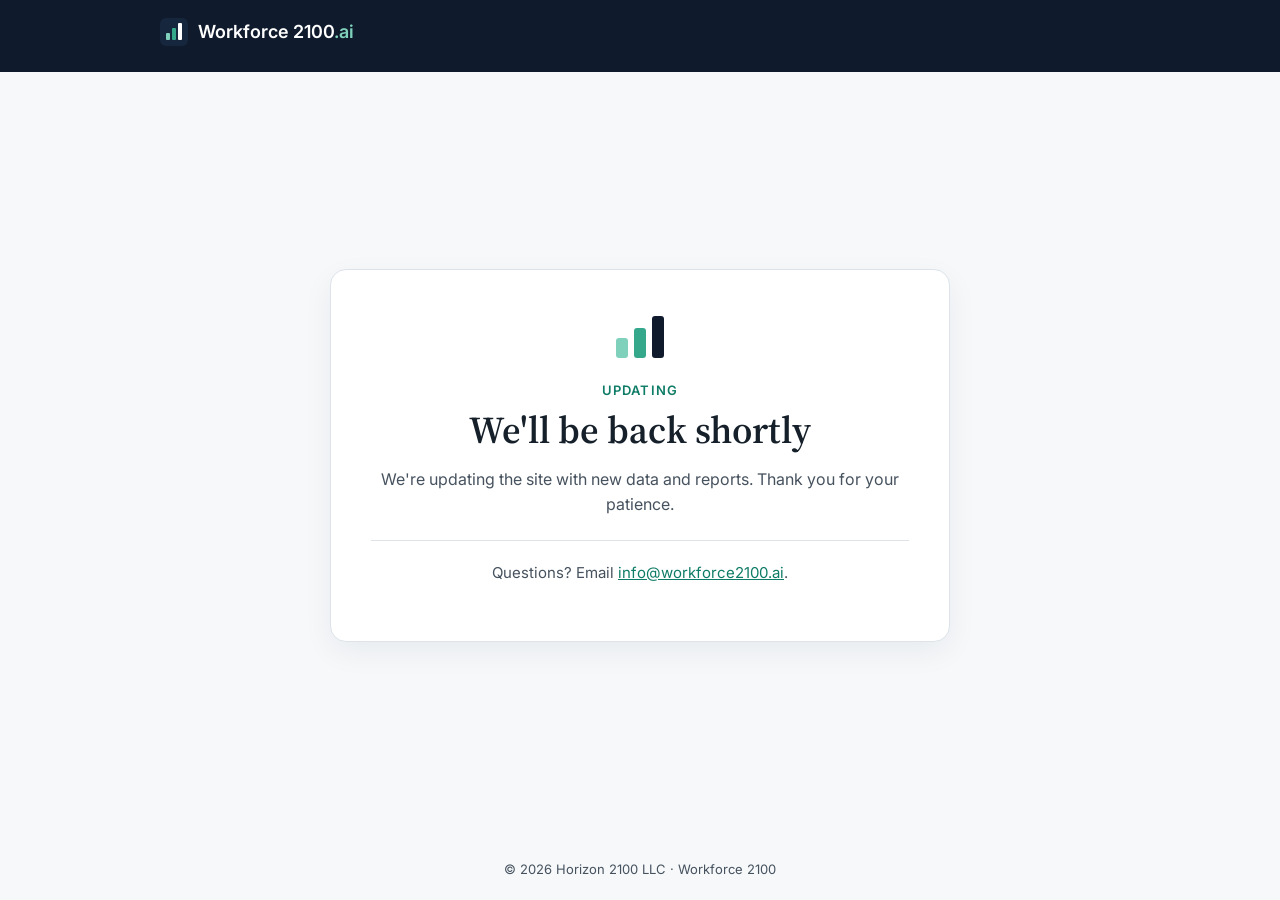
==== commit 44475c31: "Maintenance page: remove the workforce2100.org line Co-Authored-By: Claude Opus 5.5 <noreply@anthrop" ====
--- a/index.html
+++ b/index.html
@@ -45,7 +45,6 @@
 <p class="eyebrow">Updating</p>
 <h1>We'll be back shortly</h1>
 <p>We're updating the site with new data and reports. Thank you for your patience.</p>
-<p>In the meantime, the open research and data are available at <a href="https://workforce2100.org/">workforce2100.org</a>.</p>
 <p class="contact">Questions? Email <a href="mailto:info@workforce2100.ai">info@workforce2100.ai</a>.</p>
 </div>
 </main>
